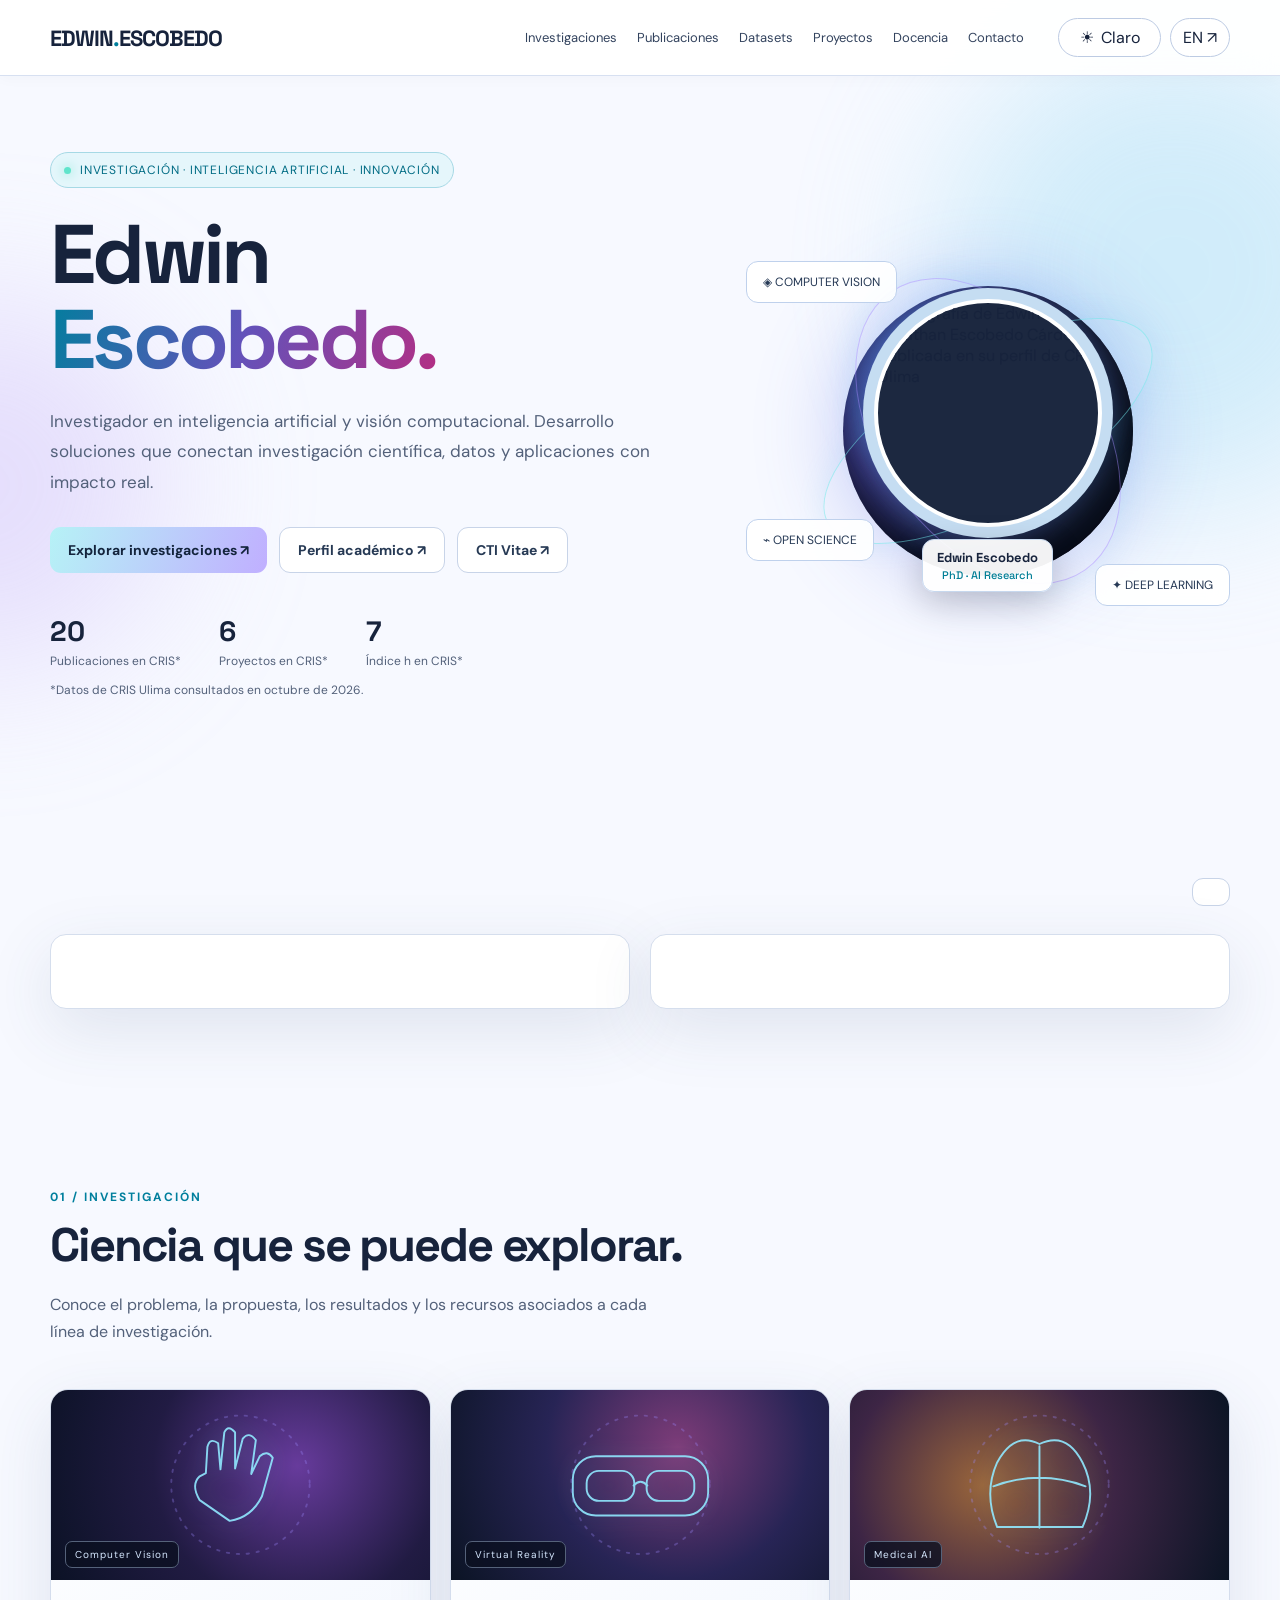
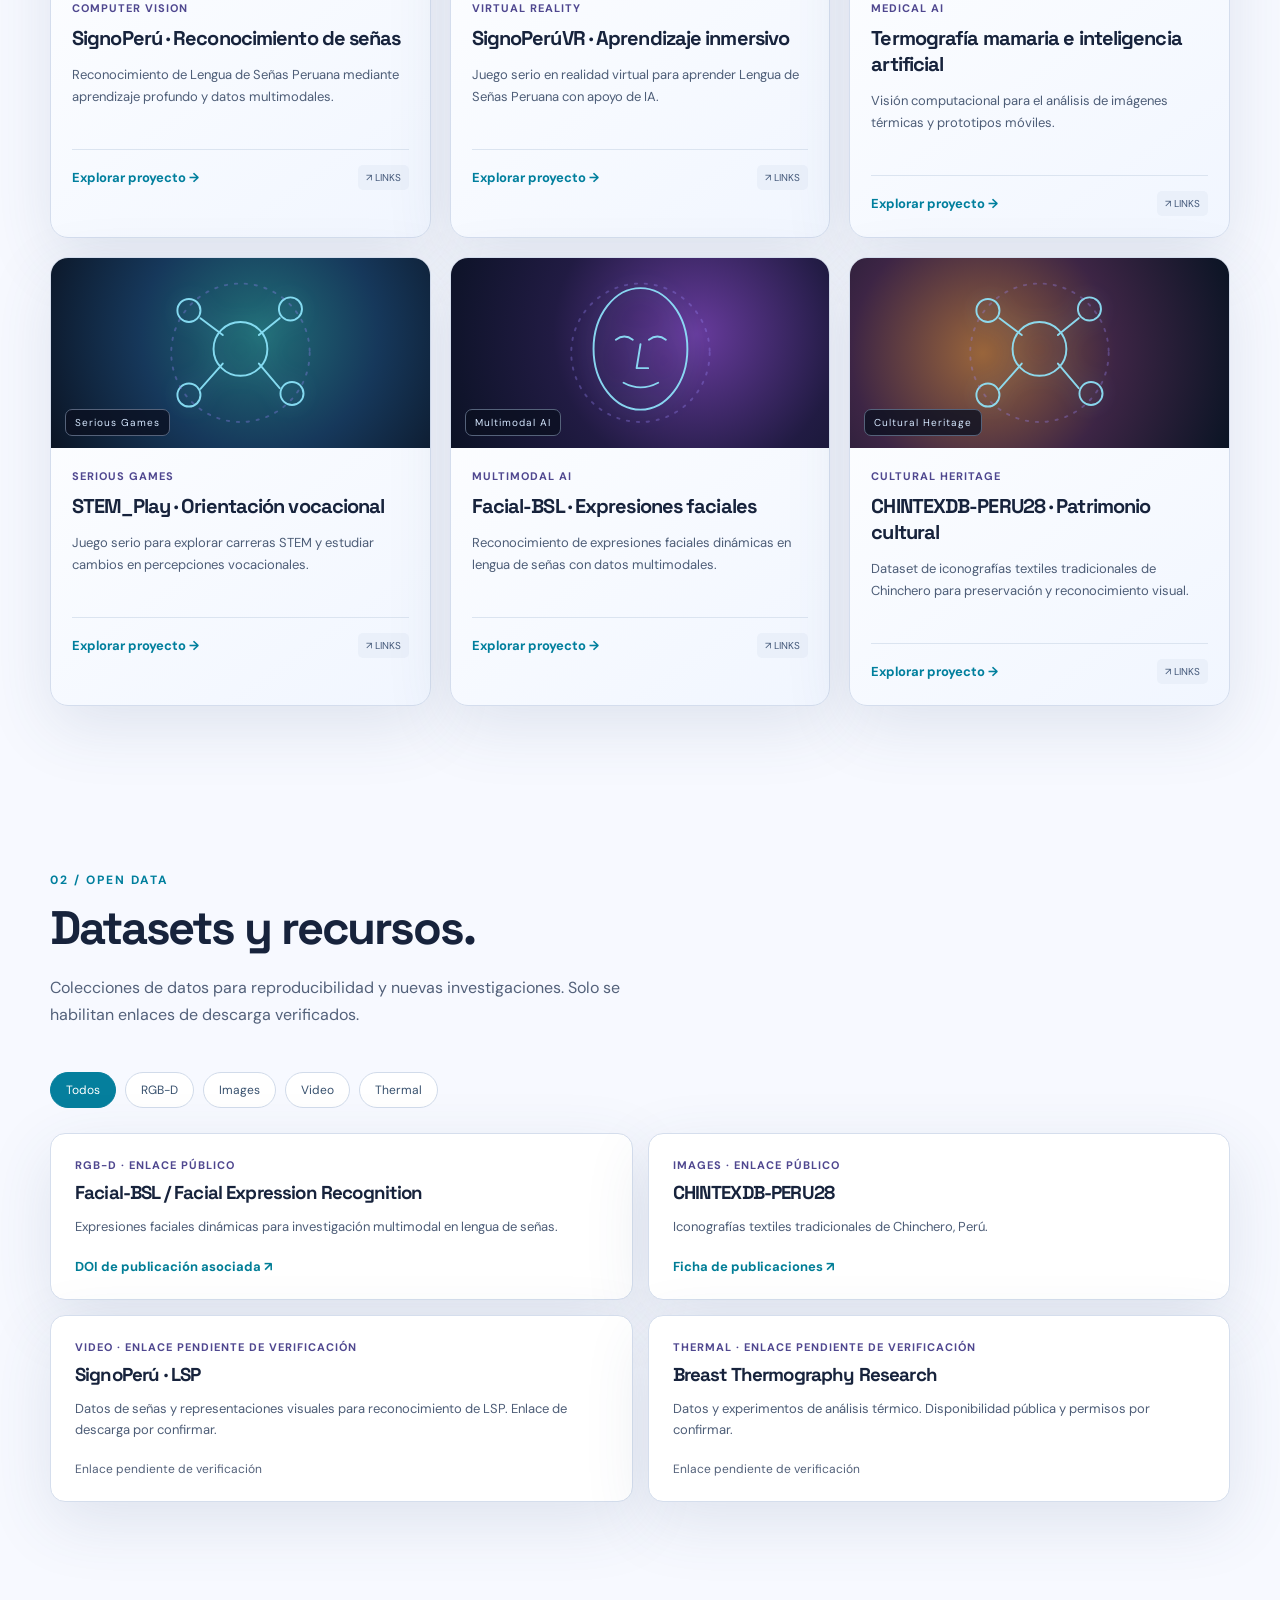
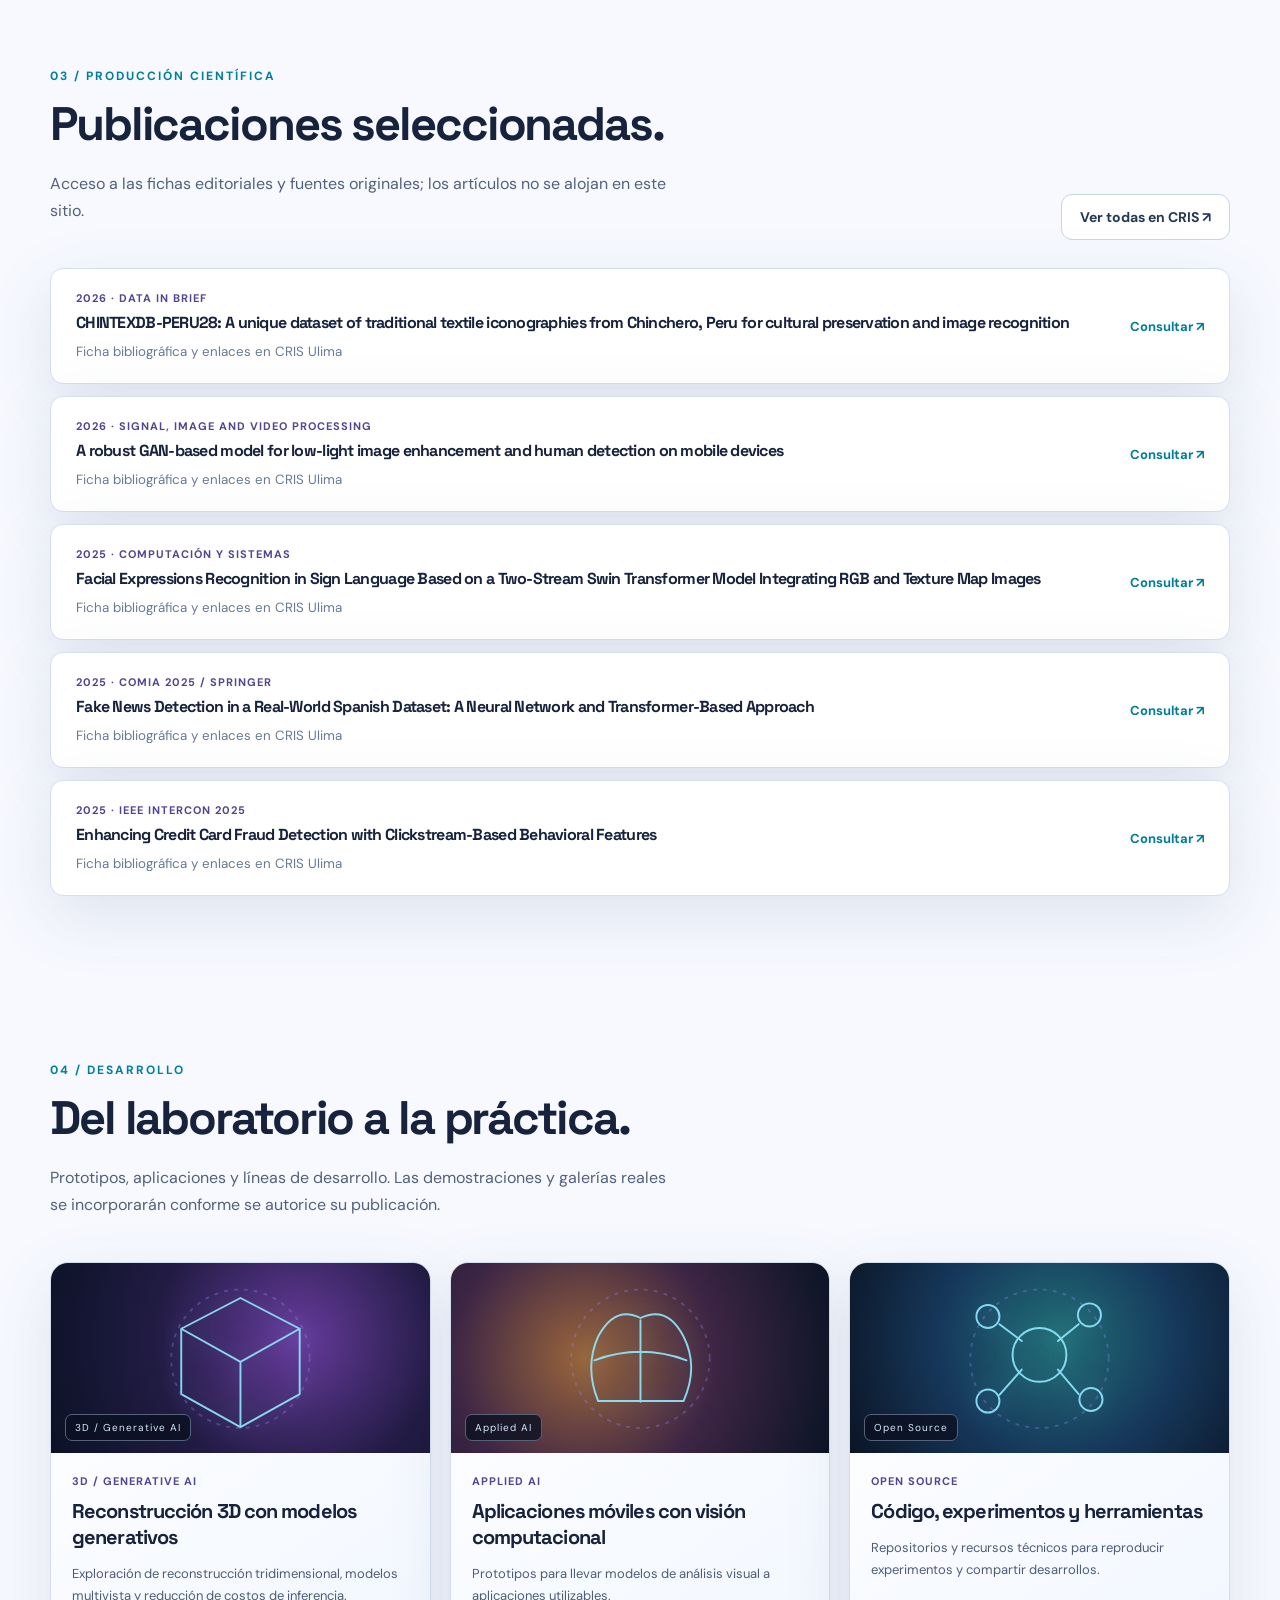
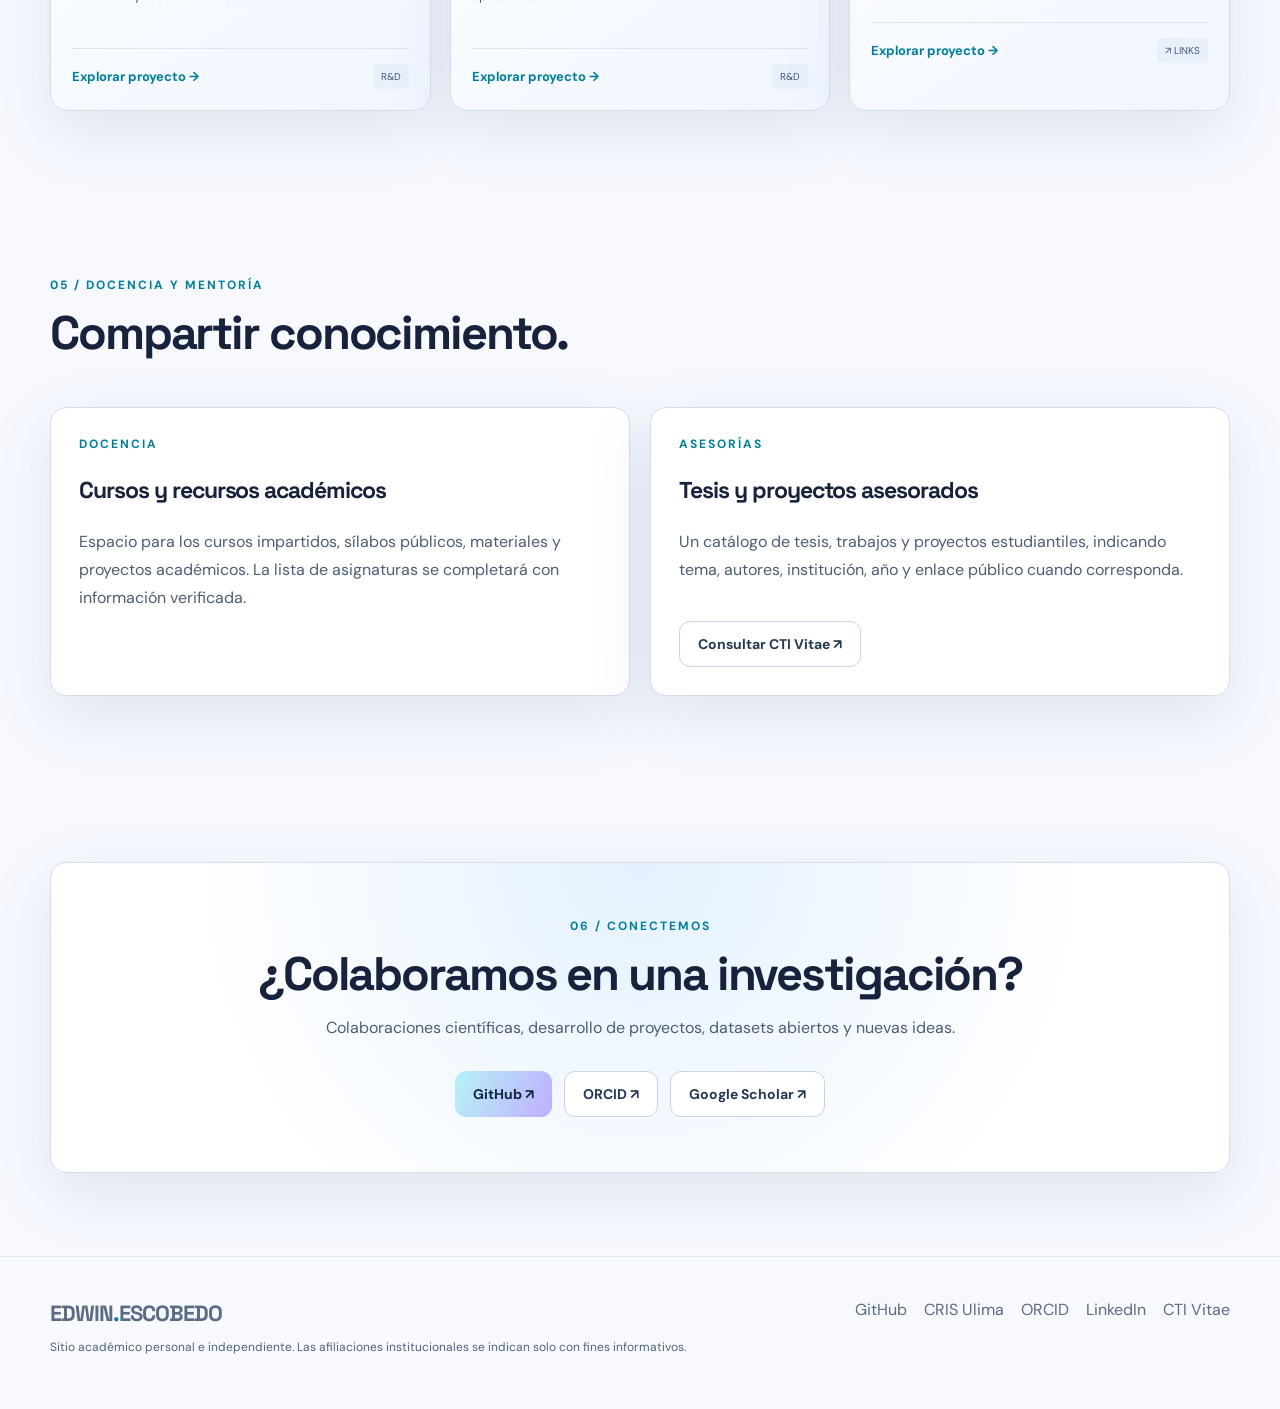
==== index.html @ c61f94c1 "Improve bilingual portfolio with CTI Vitae profile, portrait and light/dark themes: index.html" ====
<!doctype html><html lang="es"><head><meta charset="UTF-8"><meta name="viewport" content="width=device-width,initial-scale=1"><meta name="theme-color" content="#080b16" id="theme-color"><meta name="description" content="Edwin Jonathan Escobedo Cárdenas — Investigación en inteligencia artificial, visión computacional y ciencia de datos."><title>Edwin Escobedo — AI Research & Projects</title><link rel="preconnect" href="https://fonts.googleapis.com"><link rel="preconnect" href="https://fonts.gstatic.com" crossorigin><link href="https://fonts.googleapis.com/css2?family=DM+Sans:wght@400;500;600;700&family=Space+Grotesk:wght@400;500;600;700&display=swap" rel="stylesheet"><style>
:root{--bg:#080b16;--panel:#101629;--line:#29344d;--muted:#a1aec7;--txt:#f3f6ff;--cyan:#64e6ef;--violet:#aa8bff;--pink:#ff83c1}*{box-sizing:border-box}html{scroll-behavior:smooth}body{margin:0;background:var(--bg);color:var(--txt);font-family:'DM Sans',sans-serif;overflow-x:hidden}a{color:inherit;text-decoration:none}button,input{font:inherit}button{cursor:pointer}.glow{position:absolute;pointer-events:none;filter:blur(75px);opacity:.28;border-radius:50%;z-index:-1}.g1{width:470px;height:470px;background:#174aaf;top:35px;right:-130px}.g2{width:370px;height:370px;background:#6a2d98;top:300px;left:-200px}.container{width:min(1180px,calc(100% - 44px));margin:auto}header{position:sticky;top:0;z-index:20;background:#080b16df;backdrop-filter:blur(18px);border-bottom:1px solid #202a40}nav{height:75px;display:flex;align-items:center;gap:26px}.logo{font-family:'Space Grotesk';font-weight:700;letter-spacing:-1px;font-size:22px;white-space:nowrap}.logo span{color:var(--cyan)}.navlinks{display:flex;gap:20px;margin-left:auto;align-items:center}.navlinks a{font-size:13px;color:#b6c2d8}.navlinks a:hover,.navlinks a.active{color:var(--cyan)}.lang{border:1px solid #52627d;background:#151d31;color:white;border-radius:24px;padding:8px 12px}.menu{display:none;border:0;background:transparent;color:white;font-size:24px}.hero{min-height:650px;display:grid;grid-template-columns:1.15fr .85fr;align-items:center;gap:40px;position:relative;padding:76px 0 85px}.eyebrow{display:inline-flex;align-items:center;gap:9px;border:1px solid #3a4d65;background:#111a2a;padding:9px 13px;border-radius:24px;color:#9ee8ef;font-size:12px;letter-spacing:.8px;text-transform:uppercase}.dot{height:7px;width:7px;background:#5fe4cb;border-radius:50%;box-shadow:0 0 12px #5fe4cb}h1,h2,h3{font-family:'Space Grotesk',sans-serif;letter-spacing:-.045em}h1{font-size:clamp(45px,6.5vw,88px);line-height:1.02;margin:24px 0}h1 em{font-style:normal;background:linear-gradient(110deg,var(--cyan),var(--violet),var(--pink));color:transparent;background-clip:text}.lead{color:#b5c3da;font-size:17px;line-height:1.8;max-width:640px}.actions{display:flex;flex-wrap:wrap;gap:12px;margin-top:29px}.btn{display:inline-flex;align-items:center;gap:9px;padding:13px 18px;border-radius:11px;font-size:14px;font-weight:700;border:1px solid #4d5d7b;background:#121b30}.btn.primary{background:linear-gradient(110deg,#6de9ed,#a38aff);border:0;color:#08111e}.btn:hover{transform:translateY(-2px)}.visual{height:420px;position:relative;display:grid;place-items:center}.orb{height:290px;width:290px;border-radius:50%;background:radial-gradient(circle at 35% 35%,#83d5ff 0%,#4164ba 18%,#342f76 42%,#0a1025 73%);box-shadow:0 0 90px #5465e355,inset -25px -20px 55px #080b16;animation:float 7s ease-in-out infinite}.ring{position:absolute;width:370px;height:150px;border:1px solid #72e9e98a;border-radius:50%;transform:rotate(-30deg);box-shadow:0 0 30px #53bde81c;animation:spin 20s linear infinite}.ring.two{transform:rotate(55deg);width:340px;height:220px;border-color:#a88aff77;animation-direction:reverse}.chip{position:absolute;border:1px solid #3c4c6b;background:#10182de6;border-radius:12px;padding:12px 16px;font-size:12px;color:#c5d6f5;backdrop-filter:blur(10px)}.chip.a{top:40px;left:0}.chip.b{bottom:35px;right:0}.chip.c{bottom:80px;left:0}.stats{display:flex;gap:38px;margin-top:40px}.stat strong{display:block;font:700 28px 'Space Grotesk';color:white}.stat small{color:var(--muted);font-size:12px}.section{padding:83px 0;scroll-margin-top:70px}.sectionhead{display:flex;align-items:end;justify-content:space-between;gap:25px;margin-bottom:28px}.kicker{color:var(--cyan);font-size:12px;letter-spacing:2px;text-transform:uppercase;font-weight:700}.section h2{font-size:clamp(30px,4vw,47px);margin:10px 0}.sectionintro{color:var(--muted);max-width:630px;line-height:1.7}.cards{display:grid;grid-template-columns:repeat(3,1fr);gap:19px}.card{background:linear-gradient(150deg,#151d32,#0d1425);border:1px solid #29344e;border-radius:18px;overflow:hidden;transition:transform .3s,border-color .3s;min-width:0}.card:hover{transform:translateY(-6px);border-color:#67c4d0}.art{height:190px;position:relative;overflow:hidden;display:grid;place-items:center;background:radial-gradient(circle at 35% 30%,#2a5d81,#121c39 55%,#0a1122)}.art.purple{background:radial-gradient(circle at 65% 40%,#673b9c,#211b43 53%,#0b1225)}.art.orange{background:radial-gradient(circle at 35% 50%,#99653b,#3d2545 50%,#0a1424)}.art.green{background:radial-gradient(circle at 55% 40%,#216e77,#16385b 50%,#0b1424)}.art.pink{background:radial-gradient(circle at 60% 30%,#7e3c79,#272455 50%,#0b1424)}.art svg{width:80%;height:85%;opacity:.9;filter:drop-shadow(0 0 12px #80e6ff55);animation:float 6s ease-in-out infinite}.artlabel{position:absolute;bottom:12px;left:14px;background:#0b1020c9;border:1px solid #55627a;border-radius:7px;padding:6px 9px;font-size:10px;color:#d6e8ff;letter-spacing:1px}.cardbody{padding:21px}.meta{font-size:11px;color:#9cafff;text-transform:uppercase;letter-spacing:1px;font-weight:700}.card h3{font-size:20px;margin:10px 0;line-height:1.3}.card p{color:#aebbd2;font-size:13px;line-height:1.7;min-height:68px}.cardfooter{display:flex;justify-content:space-between;align-items:center;border-top:1px solid #2b344a;padding-top:15px;margin-top:17px}.cardfooter button{background:none;border:0;color:var(--cyan);font-size:13px;font-weight:700;padding:4px 0}.tag{font-size:10px;color:#c8d0e5;background:#24304a;border-radius:5px;padding:6px 8px}.filters{display:flex;gap:9px;flex-wrap:wrap;margin:0 0 25px}.filter{border:1px solid #39435c;background:#131a2c;color:#aebbd2;border-radius:22px;padding:9px 15px;font-size:12px}.filter.selected{background:#71e2e8;color:#0b1527;border-color:#71e2e8}.dataset-grid{display:grid;grid-template-columns:repeat(2,1fr);gap:15px}.dataset{padding:24px;border:1px solid #2c3b55;border-radius:15px;background:#101729}.dataset h3{margin:9px 0}.dataset p{font-size:13px;color:#aab9d1;line-height:1.6}.dataset .links{display:flex;gap:15px;flex-wrap:wrap;margin-top:20px}.dataset a,.publication a{font-size:13px;color:#78e4ec;font-weight:700}.publist{display:grid;gap:12px}.publication{border:1px solid #2a3850;background:#101728;padding:22px 25px;border-radius:13px;display:flex;justify-content:space-between;align-items:center;gap:25px}.publication h3{font-size:16px;margin:7px 0}.publication small{color:#9aaac4}.two-cols{display:grid;grid-template-columns:1fr 1fr;gap:20px}.panel{padding:28px;border:1px solid #2d3a55;border-radius:16px;background:#11192b}.panel p{color:#acbcd5;line-height:1.75}.panel h3{font-size:23px}.pill{display:inline-block;margin:4px 4px 4px 0;background:#22304b;padding:7px 11px;border-radius:18px;font-size:12px;color:#c9d7ed}.footer{border-top:1px solid #263149;padding:42px 0;color:#9ba9c2}.footerline{display:flex;justify-content:space-between;gap:20px;flex-wrap:wrap}.socials{display:flex;flex-wrap:wrap;gap:17px}.socials a:hover{color:var(--cyan)}.modal{position:fixed;inset:0;background:#03060dcf;backdrop-filter:blur(12px);z-index:50;display:none;align-items:center;justify-content:center;padding:20px}.modal.open{display:flex}.modalinner{max-width:750px;width:100%;max-height:88vh;overflow:auto;border:1px solid #3a5273;border-radius:22px;background:#10192c;padding:35px;position:relative}.close{position:absolute;right:20px;top:18px;background:#29354d;border:0;color:white;border-radius:50%;width:34px;height:34px}.modalinner h2{font-size:34px;max-width:620px}.modalinner p{line-height:1.8;color:#bfcee5}.modalinner .btn{margin:7px 8px 7px 0}.note{font-size:12px;color:#9cabc3}.reveal{opacity:0;transform:translateY(20px);transition:opacity .7s,transform .7s}.reveal.visible{opacity:1;transform:none}@keyframes float{50%{transform:translateY(-14px)}}@keyframes spin{to{rotate:360deg}}@media(max-width:960px){.navlinks{display:none;position:absolute;top:75px;left:0;right:0;padding:22px;background:#0c1323;flex-direction:column;align-items:start}.navlinks.open{display:flex}.menu{display:block;margin-left:auto}.hero{grid-template-columns:1fr;padding:65px 0 20px}.visual{height:300px;order:-1}.orb{height:205px;width:205px}.ring{width:280px;height:120px}.ring.two{width:250px;height:160px}.cards{grid-template-columns:repeat(2,1fr)}}@media(max-width:620px){.cards,.dataset-grid,.two-cols{grid-template-columns:1fr}.visual{height:240px}.chip{font-size:10px}.chip.a{top:0}.chip.b{bottom:0}.stats{gap:20px}.stat strong{font-size:23px}.section{padding:65px 0}.publication{align-items:start;flex-direction:column}.modalinner{padding:26px}.sectionhead{display:block}}
@media(prefers-reduced-motion:reduce){*,*:before,*:after{animation:none!important;scroll-behavior:auto!important;transition:none!important}.reveal{opacity:1;transform:none}}

/* Theme-aware UI: keep research visuals vibrant while using real contrast in both palettes. */
:root{color-scheme:dark;--nav-bg:#080b16e8;--card-bg:#101729;--theme-shadow:0 20px 70px #00000020}
.header-controls{display:flex;align-items:center;gap:9px;margin-left:8px}
.theme-switch{min-width:103px;display:inline-flex;justify-content:center;align-items:center;gap:7px}
.lang,.menu,.btn,.filter{transition:background .2s,color .2s,border-color .2s,transform .2s}
.portrait-frame{position:absolute;z-index:2;display:flex;flex-direction:column;align-items:center;justify-content:center;gap:12px;transform:translateY(15px)}
.portrait{width:228px;height:228px;object-fit:cover;object-position:center top;border-radius:50%;border:4px solid #b4ecf6;box-shadow:0 0 0 11px #22355377,0 0 52px #65d9ffa1;background:#1c2840}
.portrait-caption{background:#0b1527e8;border:1px solid #617d9b;border-radius:12px;padding:9px 14px;text-align:center;color:#f6faff;font:700 13px 'Space Grotesk',sans-serif;box-shadow:0 10px 35px #0003}
.portrait-caption span{display:block;color:#a4eafa;font-size:11px;font-weight:500;margin-top:2px}
.about-layout{display:grid;grid-template-columns:repeat(2,minmax(0,1fr));gap:20px}
.career-list{display:grid;gap:15px;margin-top:17px}
.career-entry{padding:14px 0;border-bottom:1px solid var(--line)}
.career-entry:last-child{border-bottom:0}
.career-entry strong{display:block;font-size:15px;line-height:1.45}
.career-entry .career-sub{display:block;font-size:13px;color:var(--muted);line-height:1.55;margin-top:5px}
.career-entry .career-year{display:inline-block;color:var(--cyan);font:700 11px 'Space Grotesk',sans-serif;letter-spacing:.06em;margin-bottom:5px}
.about-source{margin-top:14px}
.advice-list{max-height:515px;overflow:auto;padding-right:9px;margin-bottom:20px}
/* Clear palette (not a negative filter): surfaces, buttons, cards and modal are recolored independently. */
html[data-theme="light"]{color-scheme:light;--bg:#f7f9ff;--panel:#ffffff;--line:#d7e0f1;--muted:#52617b;--txt:#17233c;--cyan:#007f9d;--violet:#6352ba;--pink:#b52d82;--nav-bg:#ffffffed;--card-bg:#ffffff;--theme-shadow:0 20px 65px #364d7420}
html[data-theme="light"] body{background:var(--bg);color:var(--txt)}
html[data-theme="light"] header{background:var(--nav-bg);border-bottom-color:var(--line);box-shadow:0 2px 14px #25344b08}
html[data-theme="light"] .navlinks a{color:#33435e}
html[data-theme="light"] .navlinks a:hover,html[data-theme="light"] .navlinks a.active{color:var(--cyan)}
html[data-theme="light"] .lang{background:#ffffff;border-color:#bdcbe3;color:#17233c}
html[data-theme="light"] .menu{color:#162340}
html[data-theme="light"] .eyebrow{background:#e5f6fb;border-color:#a6d9e5;color:#006c84}
html[data-theme="light"] .lead,html[data-theme="light"] .sectionintro,html[data-theme="light"] .note,html[data-theme="light"] .stat small{color:#53617a}
html[data-theme="light"] .stat strong{color:#17233c}
html[data-theme="light"] .btn{background:#ffffff;color:#263954;border-color:#c8d4e8}
html[data-theme="light"] .btn.primary{background:linear-gradient(110deg,#b6f2f6,#c0afff);color:#13243c;border:0}
html[data-theme="light"] .chip{background:#ffffffeb;border-color:#bfd1ec;color:#263955}
html[data-theme="light"] .card{background:linear-gradient(145deg,#ffffff,#f1f6ff);border-color:#d4dded;box-shadow:var(--theme-shadow)}
html[data-theme="light"] .card:hover{border-color:#57aaba}
html[data-theme="light"] .card p,html[data-theme="light"] .dataset p,html[data-theme="light"] .panel p,html[data-theme="light"] .modalinner p{color:#4d5d77}
html[data-theme="light"] .meta{color:#4f478f}
html[data-theme="light"] .cardfooter{border-color:#dbe4f0}
html[data-theme="light"] .tag{background:#eaf0fa;color:#425778}
html[data-theme="light"] .filter{background:#fff;border-color:#d1dbea;color:#38516e}
html[data-theme="light"] .filter.selected{background:#057f9d;color:#fff;border-color:#057f9d}
html[data-theme="light"] .dataset,html[data-theme="light"] .publication,html[data-theme="light"] .panel{background:#fff;border-color:#d5deed;box-shadow:var(--theme-shadow)}
html[data-theme="light"] .dataset a,html[data-theme="light"] .publication a{color:#007d96}
html[data-theme="light"] .publication small{color:#687994}
html[data-theme="light"] .pill{background:#e9eff8;color:#354a69}
html[data-theme="light"] .footer{border-color:#dbe4f1;color:#5a6b84}
html[data-theme="light"] .modal{background:#1923389c}
html[data-theme="light"] .modalinner{background:#ffffff;border-color:#cad6e7}
html[data-theme="light"] .close{background:#e7eef9;color:#17243b}
html[data-theme="light"] .g1{background:#a3ddf4;opacity:.45}
html[data-theme="light"] .g2{background:#c9b4f8;opacity:.38}
html[data-theme="light"] .portrait{border-color:#ffffff;box-shadow:0 0 0 11px #c5ddf2,0 0 47px #75b9fa77}
html[data-theme="light"] .portrait-caption{background:#fffffff2;color:#17233c;border-color:#c7d8ee}
html[data-theme="light"] .portrait-caption span{color:#007e96}
html[data-theme="light"] #contacto .panel{background:radial-gradient(circle at 50% 0,#e4f1ff,#ffffff 68%)!important}
html[data-theme="light"] .career-entry .career-year{color:#007f9d}
@media(max-width:960px){html[data-theme="light"] .navlinks{background:#fff;border-bottom:1px solid #cbd5e8}.header-controls{margin-left:auto}.menu{margin-left:0}}
@media(max-width:620px){.header-controls{gap:5px}.lang{padding:8px 10px}.theme-switch{min-width:83px}.portrait{width:156px;height:156px}.portrait-caption{padding:5px 9px;font-size:11px}.portrait-caption span{font-size:9px}.about-layout{grid-template-columns:1fr}.visual{margin-top:10px}}
:focus-visible{outline:3px solid #21afcd;outline-offset:3px}
</style><script>try{const st=localStorage.getItem('edwin-theme');document.documentElement.dataset.theme=(st==='light'||st==='dark')?st:(matchMedia('(prefers-color-scheme: light)').matches?'light':'dark')}catch(e){document.documentElement.dataset.theme='dark'}</script></head><body><div class="glow g1"></div><div class="glow g2"></div><header><nav class="container"><a href="#inicio" class="logo">EDWIN<span>.</span>ESCOBEDO</a><div class="navlinks" id="navlinks"><a href="#perfil" data-i="navAbout">Sobre mí</a><a href="#investigaciones" data-i="navResearch">Investigaciones</a><a href="#publicaciones" data-i="navPubs">Publicaciones</a><a href="#datasets">Datasets</a><a href="#proyectos" data-i="navProjects">Proyectos</a><a href="#docencia" data-i="navTeach">Docencia</a><a href="#contacto" data-i="navContact">Contacto</a></div><div class="header-controls"><button class="lang theme-switch" id="themeToggle" type="button" aria-label="Activar tema claro" title="Activar tema claro" aria-pressed="false">☀ <span id="themeLabel">Claro</span></button><button class="lang" id="lang" type="button" aria-label="Switch language">EN ↗</button></div><button class="menu" id="menu" aria-label="Menu">☰</button></nav></header><main><section class="hero container" id="inicio"><div><div class="eyebrow"><span class="dot"></span><span data-i="heroBadge">INVESTIGACIÓN · INTELIGENCIA ARTIFICIAL · INNOVACIÓN</span></div><h1>Edwin<br><em>Escobedo.</em></h1><p class="lead" data-i="heroLead">Investigador en inteligencia artificial y visión computacional. Desarrollo soluciones que conectan investigación científica, datos y aplicaciones con impacto real.</p><div class="actions"><a class="btn primary" href="#investigaciones" data-i="explore">Explorar investigaciones ↗</a><a class="btn" href="https://cris.ulima.edu.pe/es/persons/edwin-jonathan-escobedo-cardenas/" target="_blank" rel="noopener" data-i="academic">Perfil académico ↗</a><a class="btn" href="https://ctivitae.concytec.gob.pe/appDirectorioCTI/VerDatosInvestigador.do?id_investigador=162198" target="_blank" rel="noopener noreferrer">CTI Vitae ↗</a></div><div class="stats"><div class="stat"><strong>20</strong><small data-i="statPubs">Publicaciones en CRIS*</small></div><div class="stat"><strong>6</strong><small data-i="statProjects">Proyectos en CRIS*</small></div><div class="stat"><strong>7</strong><small data-i="statH">Índice h en CRIS*</small></div></div><p class="note" data-i="statsNote">*Datos de CRIS Ulima consultados en octubre de 2026.</p></div><div class="visual"><div class="ring" aria-hidden="true"></div><div class="ring two" aria-hidden="true"></div><div class="orb" aria-hidden="true"></div><div class="portrait-frame"><img id="researcherPhoto" class="portrait" src="https://cris.ulima.edu.pe/files-asset/40822754/EEscobedo.jpg?f=jpg&amp;w=640" alt="Fotografía de Edwin Jonathan Escobedo Cárdenas publicada en su perfil de CRIS Ulima" width="234" height="234" fetchpriority="high" onerror="this.onerror=null;this.src='https://avatars.githubusercontent.com/u/30306144?v=4'"><span class="portrait-caption">Edwin Escobedo <span>PhD · AI Research</span></span></div><div class="chip a">◈ COMPUTER VISION</div><div class="chip b">✦ DEEP LEARNING</div><div class="chip c">⌁ OPEN SCIENCE</div></div></section><section class="section container" id="perfil"><div class="sectionhead reveal"><div><div class="kicker" data-i="aboutKicker">00 / TRAYECTORIA</div><h2 data-i="aboutTitle">Investigación, docencia e innovación.</h2><p class="sectionintro" data-i="aboutIntro">Doctor en Ciencias de la Computación, coordinador de investigación e investigador en inteligencia artificial. Trayectoria académica verificada en CTI Vitae y CRIS Ulima.</p></div><a class="btn" href="https://ctivitae.concytec.gob.pe/appDirectorioCTI/VerDatosInvestigador.do?id_investigador=162198" target="_blank" rel="noopener noreferrer" data-i="ctiProfile">Ver trayectoria en CTI Vitae ↗</a></div><div class="about-layout"><div class="about-feature panel reveal"><div class="kicker" data-i="academicTraining">FORMACIÓN ACADÉMICA</div><div id="degreeList" class="career-list"></div></div><div class="about-feature panel reveal"><div class="kicker" data-i="professionalExperience">EXPERIENCIA PROFESIONAL</div><div id="experienceList" class="career-list"></div></div></div><p class="note about-source" data-i="profileSource">Fuente: CTI Vitae (última actualización: 5 de octubre de 2026) y CRIS Ulima. Sitio personal independiente.</p></section><section class="section container" id="investigaciones"><div class="sectionhead reveal"><div><div class="kicker" data-i="researchKicker">01 / INVESTIGACIÓN</div><h2 data-i="researchTitle">Ciencia que se puede explorar.</h2><p class="sectionintro" data-i="researchDesc">Conoce el problema, la propuesta, los resultados y los recursos asociados a cada línea de investigación.</p></div></div><div class="cards" id="researchCards"></div></section><section class="section container" id="datasets"><div class="sectionhead reveal"><div><div class="kicker">02 / OPEN DATA</div><h2 data-i="dataTitle">Datasets y recursos.</h2><p class="sectionintro" data-i="dataDesc">Colecciones de datos para reproducibilidad y nuevas investigaciones. Solo se habilitan enlaces de descarga verificados.</p></div></div><div class="filters" id="dataFilters"></div><div class="dataset-grid" id="datasetGrid"></div></section><section class="section container" id="publicaciones"><div class="sectionhead reveal"><div><div class="kicker" data-i="pubKicker">03 / PRODUCCIÓN CIENTÍFICA</div><h2 data-i="pubTitle">Publicaciones seleccionadas.</h2><p class="sectionintro" data-i="pubDesc">Acceso a las fichas editoriales y fuentes originales; los artículos no se alojan en este sitio.</p></div><a class="btn" href="https://cris.ulima.edu.pe/es/persons/edwin-jonathan-escobedo-cardenas/" target="_blank" rel="noopener" data-i="allPubs">Ver todas en CRIS ↗</a></div><div class="publist" id="pubList"></div></section><section class="section container" id="proyectos"><div class="sectionhead reveal"><div><div class="kicker" data-i="projectsKicker">04 / DESARROLLO</div><h2 data-i="projectsTitle">Del laboratorio a la práctica.</h2><p class="sectionintro" data-i="projectsDesc">Prototipos, aplicaciones y líneas de desarrollo. Las demostraciones y galerías reales se incorporarán conforme se autorice su publicación.</p></div></div><div class="cards" id="projectCards"></div></section><section class="section container" id="docencia"><div class="sectionhead reveal"><div><div class="kicker" data-i="teachKicker">05 / DOCENCIA Y MENTORÍA</div><h2 data-i="teachTitle">Compartir conocimiento.</h2><p class="sectionintro" data-i="teachOverview">Experiencia docente y asesorías académicas documentadas públicamente en CTI Vitae.</p></div></div><div class="two-cols"><div class="panel reveal"><div class="kicker" data-i="teaching">DOCENCIA</div><h3 data-i="coursesTitle">Cursos y experiencia docente</h3><p data-i="coursesDesc">Asignaturas y actividades académicas verificadas. No se atribuyen cursos que no aparecen en las fuentes públicas.</p><div id="courseList" class="career-list"></div></div><div class="panel reveal"><div class="kicker" data-i="mentorship">ASESORÍAS</div><h3 data-i="thesisTitle">Tesis asesoradas</h3><p data-i="thesisDesc">Registros de asesoría publicados por CONCYTEC. Los títulos y enlaces no identificados en la ficha no se inventan.</p><div id="adviceList" class="career-list advice-list"></div><a class="btn" href="https://ctivitae.concytec.gob.pe/appDirectorioCTI/VerDatosInvestigador.do?id_investigador=162198" target="_blank" rel="noopener noreferrer" data-i="cvLink">Consultar CTI Vitae ↗</a></div></div></section><section class="section container" id="contacto"><div class="panel reveal" style="text-align:center;background:radial-gradient(circle at 50% 0,#223b65,#11182a 65%);padding:55px 25px"><div class="kicker" data-i="contactKicker">06 / CONECTEMOS</div><h2 data-i="contactTitle">¿Colaboramos en una investigación?</h2><p class="sectionintro" style="margin:0 auto 24px" data-i="contactDesc">Colaboraciones científicas, desarrollo de proyectos, datasets abiertos y nuevas ideas.</p><div class="actions" style="justify-content:center"><a class="btn primary" href="https://github.com/EdwinEscobedo" target="_blank" rel="noopener">GitHub ↗</a><a class="btn" href="https://orcid.org/0000-0003-2034-513X" target="_blank" rel="noopener">ORCID ↗</a><a class="btn" href="https://scholar.google.com/citations?user=PK8d0PkAAAAJ" target="_blank" rel="noopener">Google Scholar ↗</a></div></div></section></main><footer class="footer"><div class="container footerline"><div><div class="logo">EDWIN<span>.</span>ESCOBEDO</div><p class="note" data-i="disclaimer">Sitio académico personal e independiente. Las afiliaciones institucionales se indican solo con fines informativos.</p></div><div class="socials"><a href="https://github.com/EdwinEscobedo" target="_blank" rel="noopener">GitHub</a><a href="https://cris.ulima.edu.pe/es/persons/edwin-jonathan-escobedo-cardenas/" target="_blank" rel="noopener">CRIS Ulima</a><a href="https://orcid.org/0000-0003-2034-513X" target="_blank" rel="noopener">ORCID</a><a href="https://pe.linkedin.com/in/edwin-escobedo" target="_blank" rel="noopener">LinkedIn</a><a href="https://ctivitae.concytec.gob.pe/appDirectorioCTI/VerDatosInvestigador.do?id_investigador=162198" target="_blank" rel="noopener noreferrer">CTI Vitae</a></div></div></footer><div class="modal" id="modal" role="dialog" aria-modal="true" aria-labelledby="modalTitle"><div class="modalinner"><button class="close" id="close" aria-label="Cerrar">✕</button><div class="kicker" id="modalCategory"></div><h2 id="modalTitle"></h2><p id="modalText"></p><div id="modalLinks"></div></div></div><script src="site.js"></script></body></html>
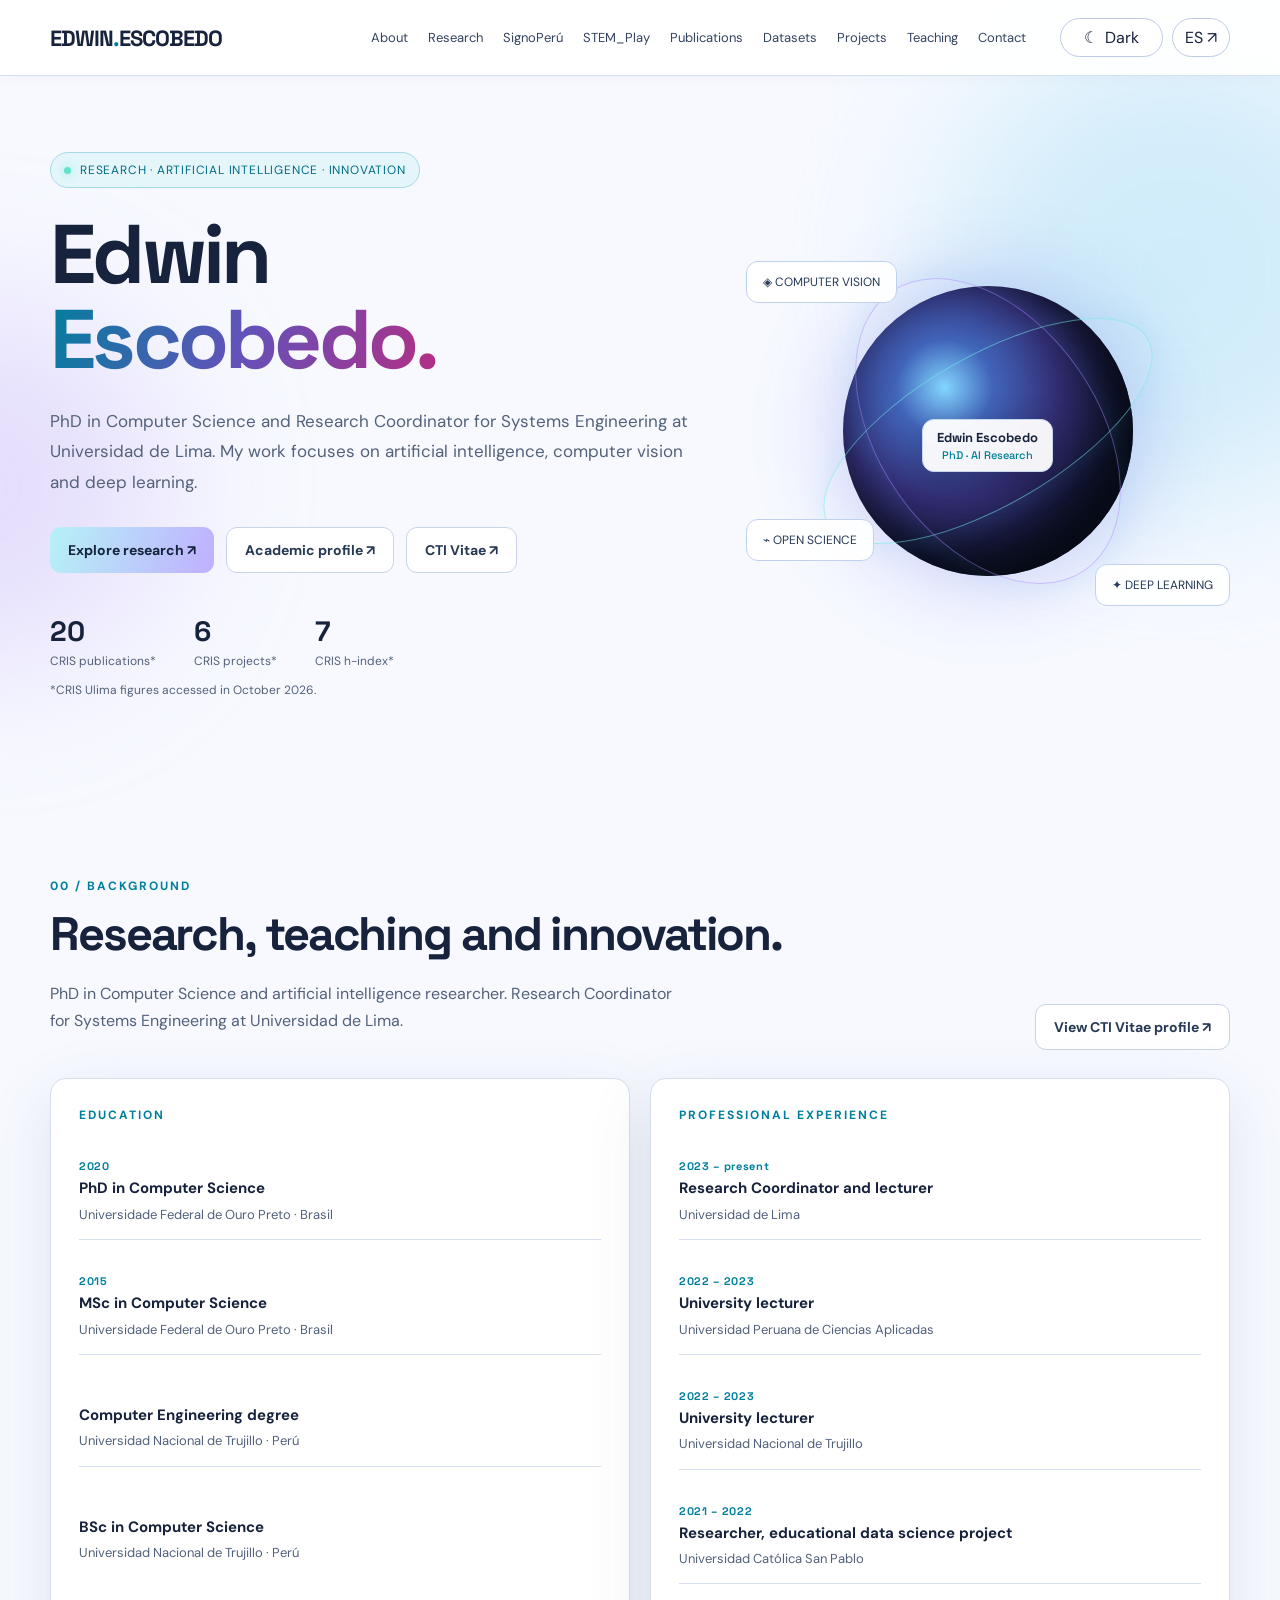
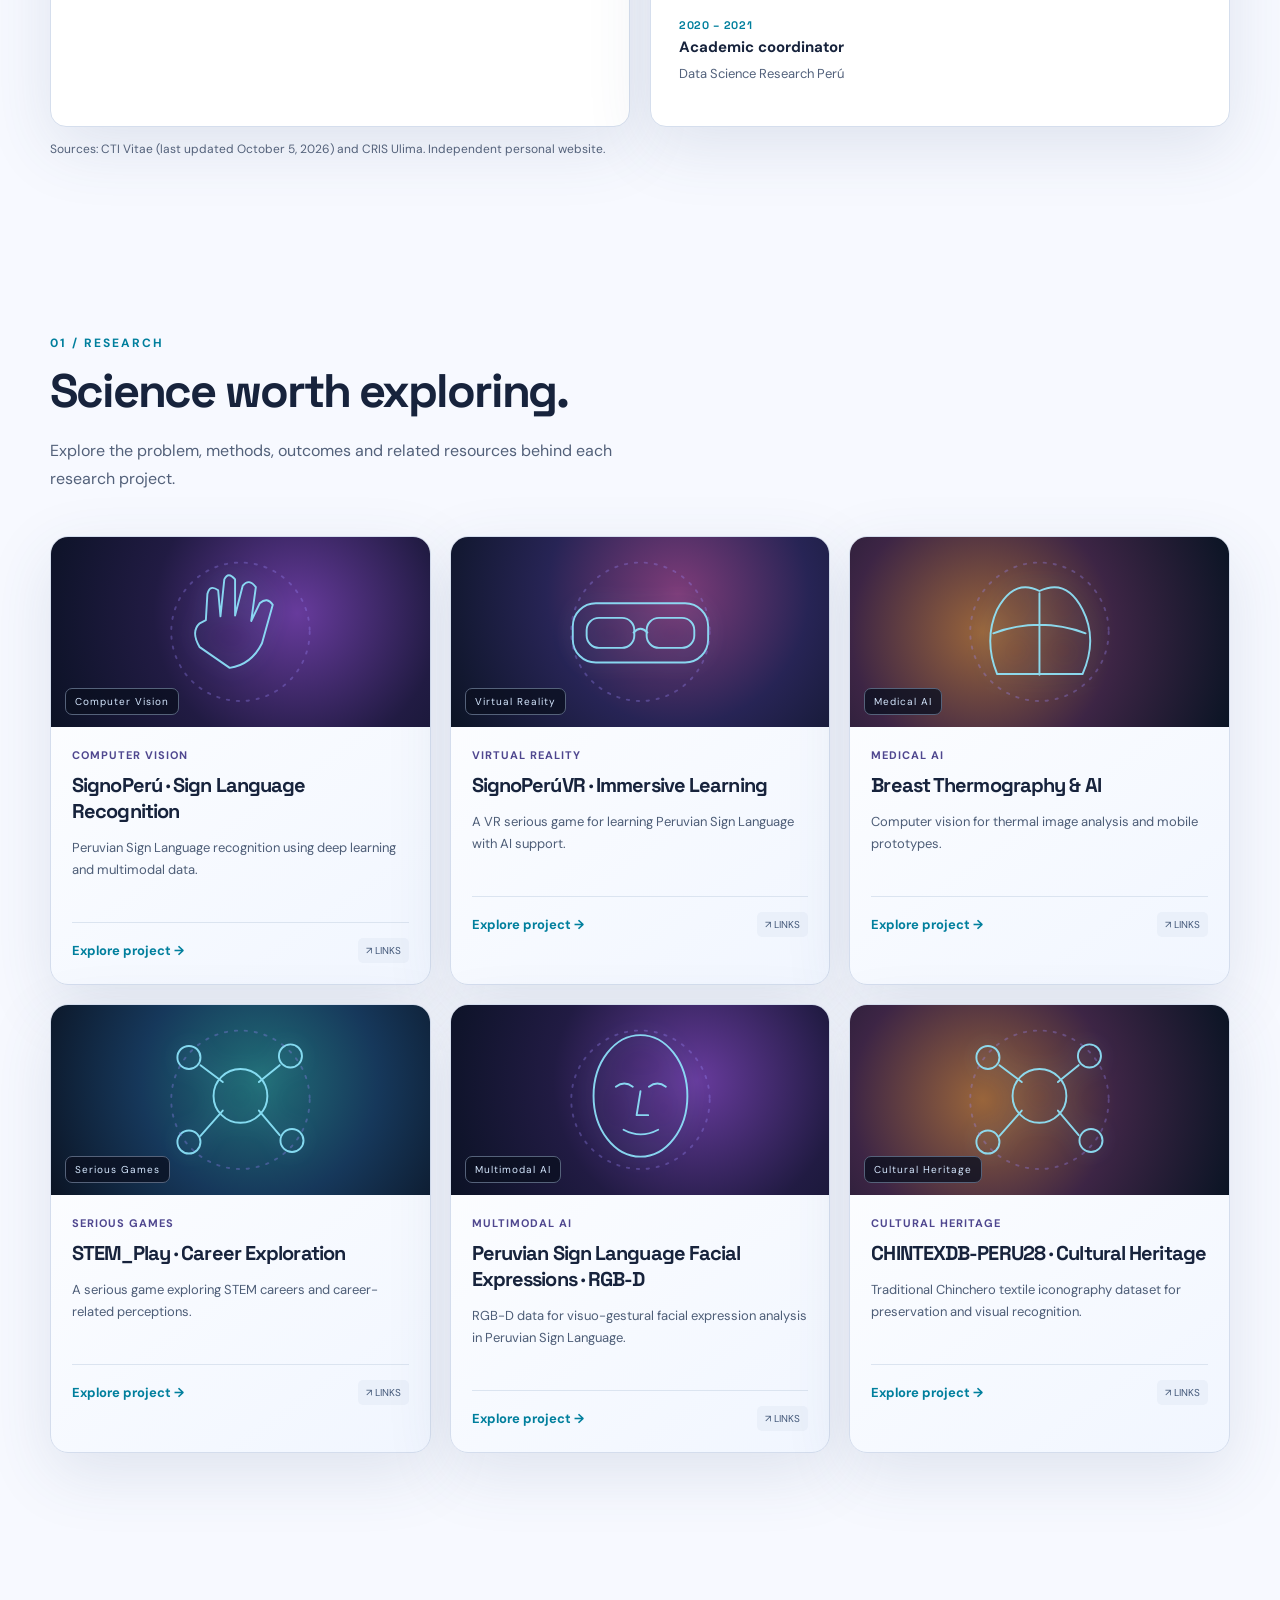
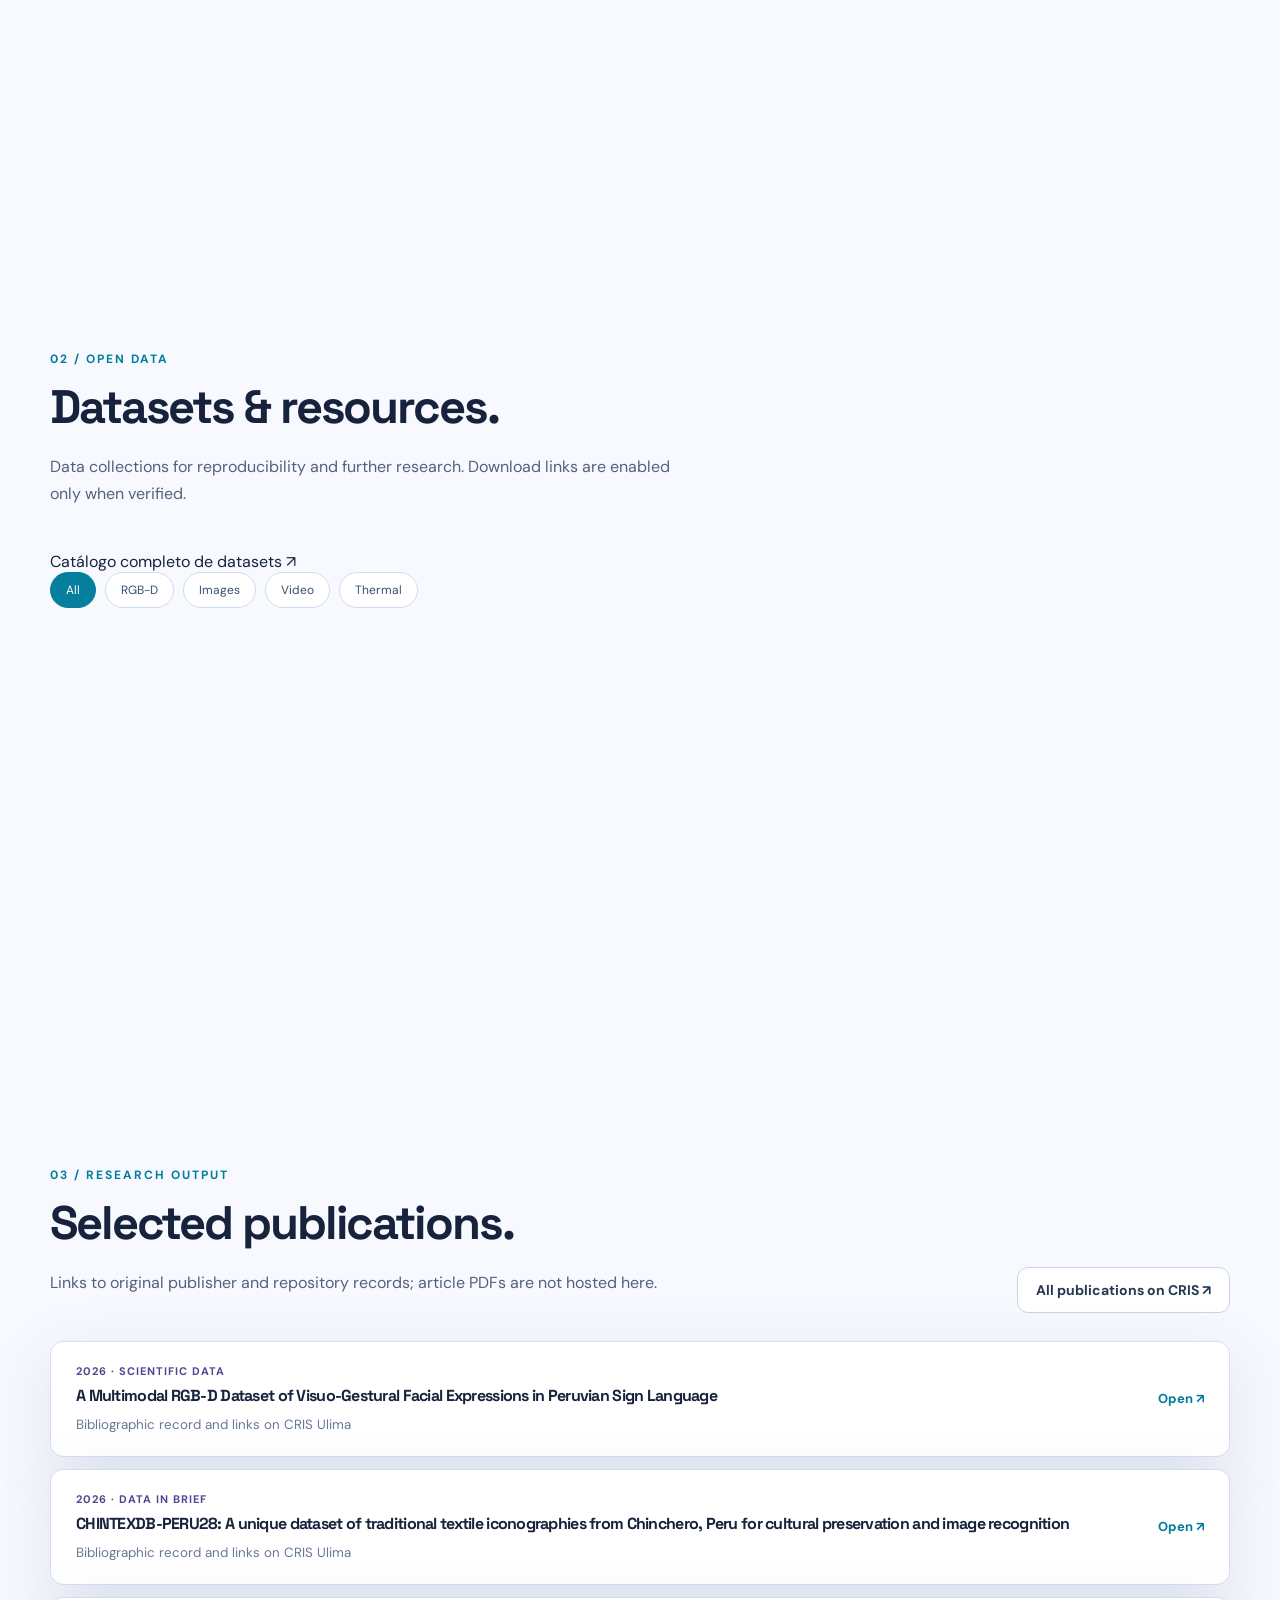
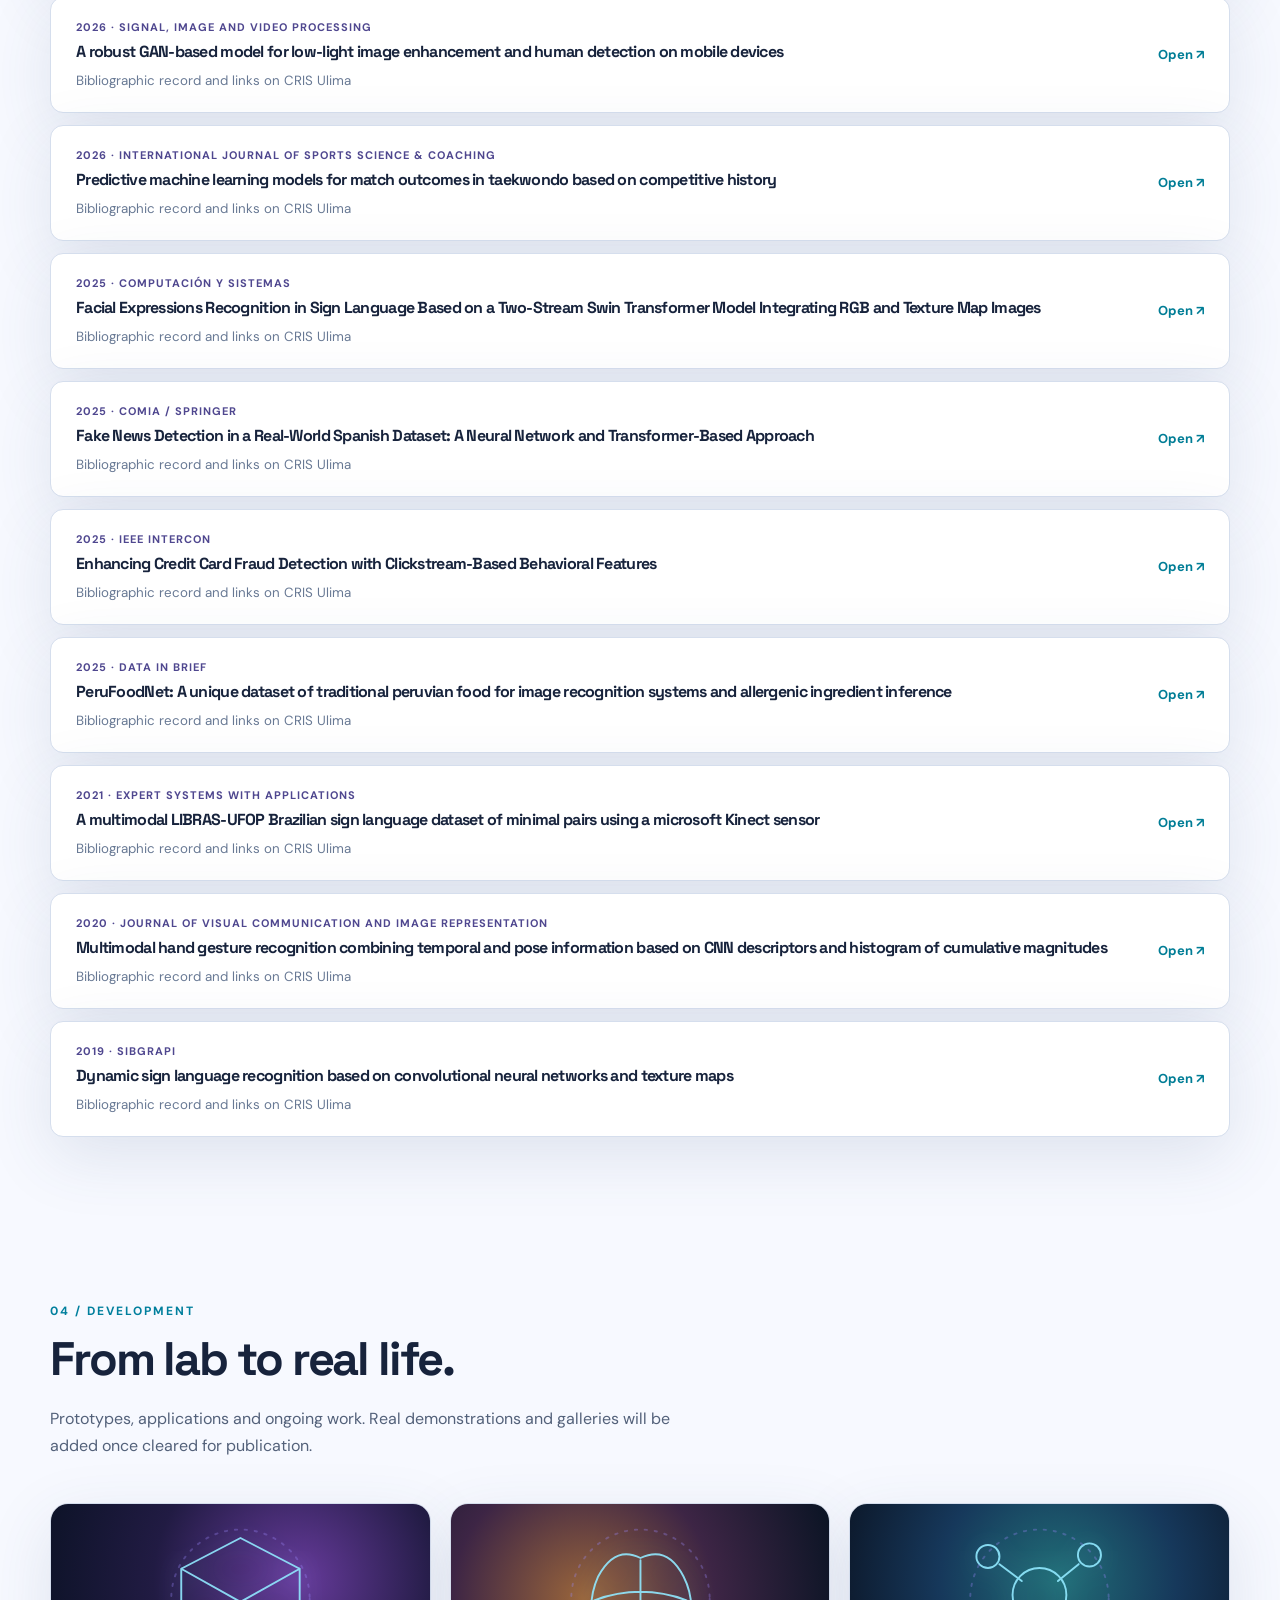
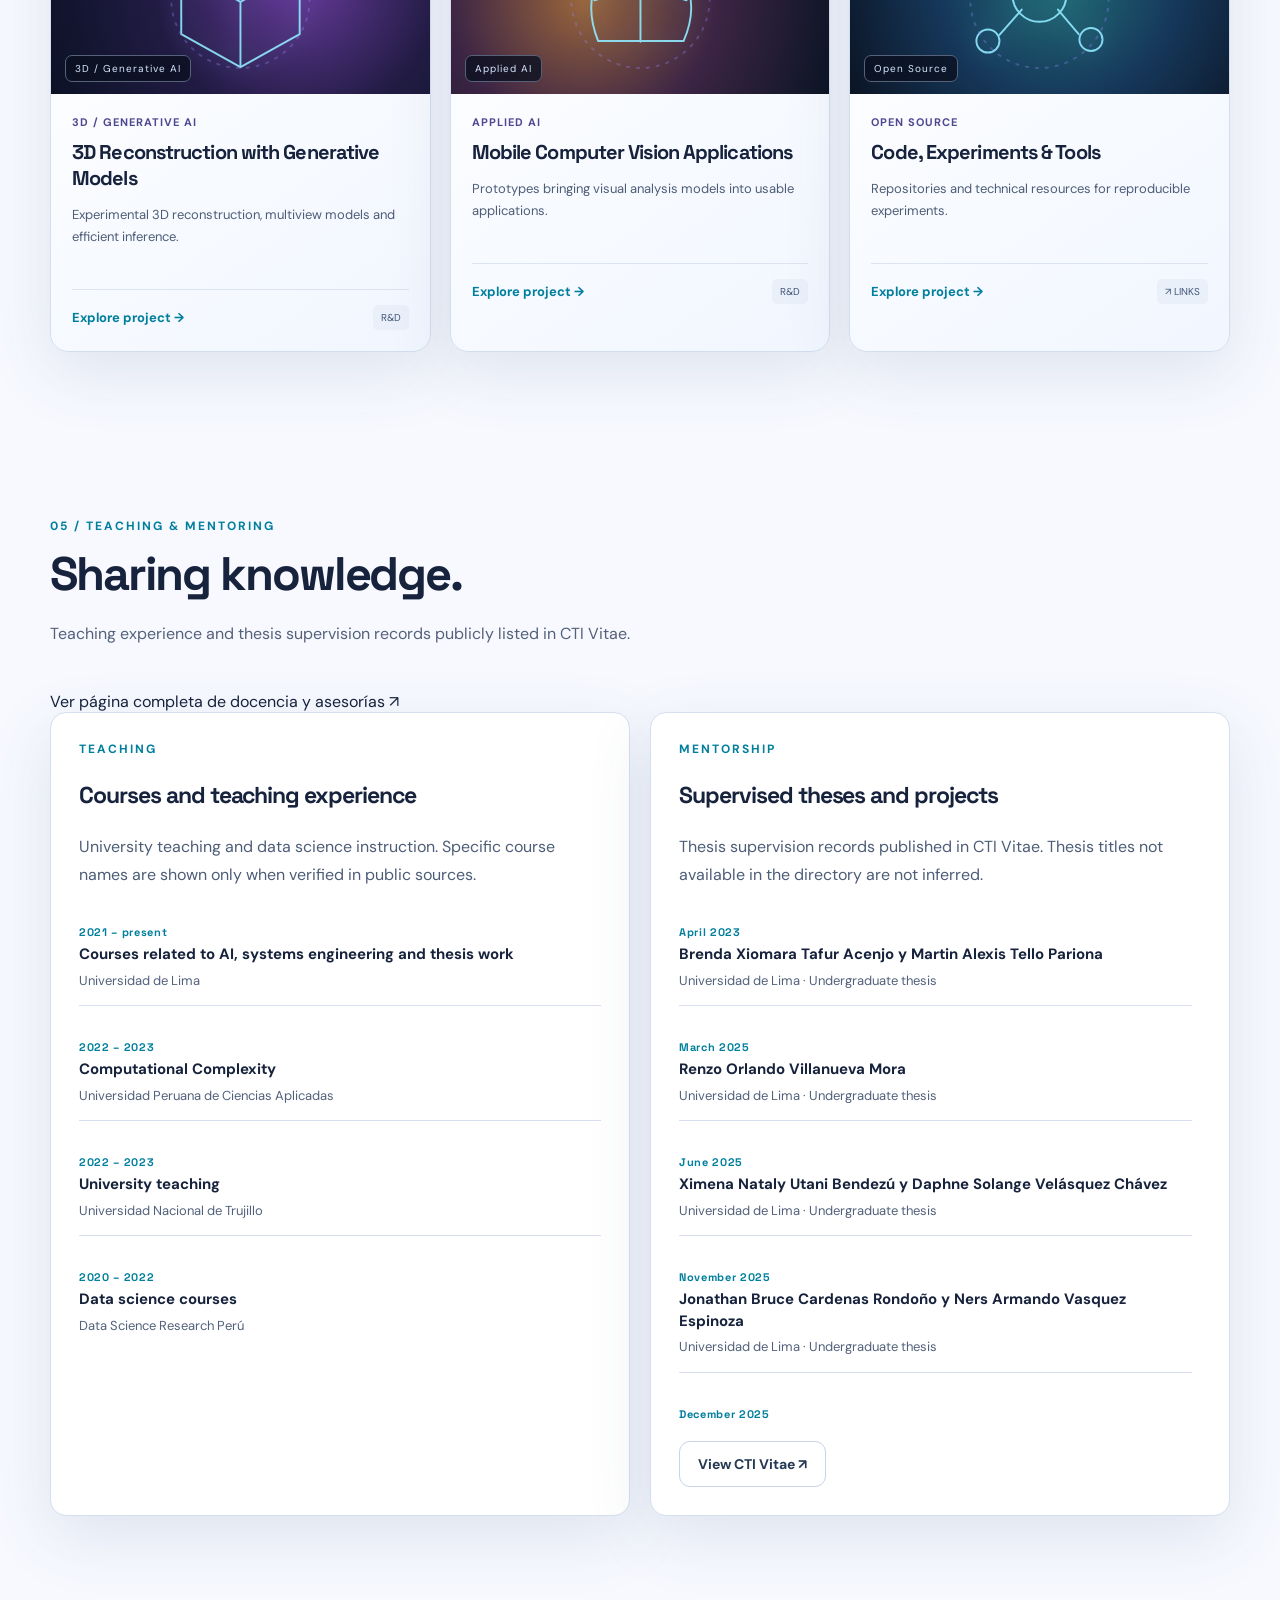
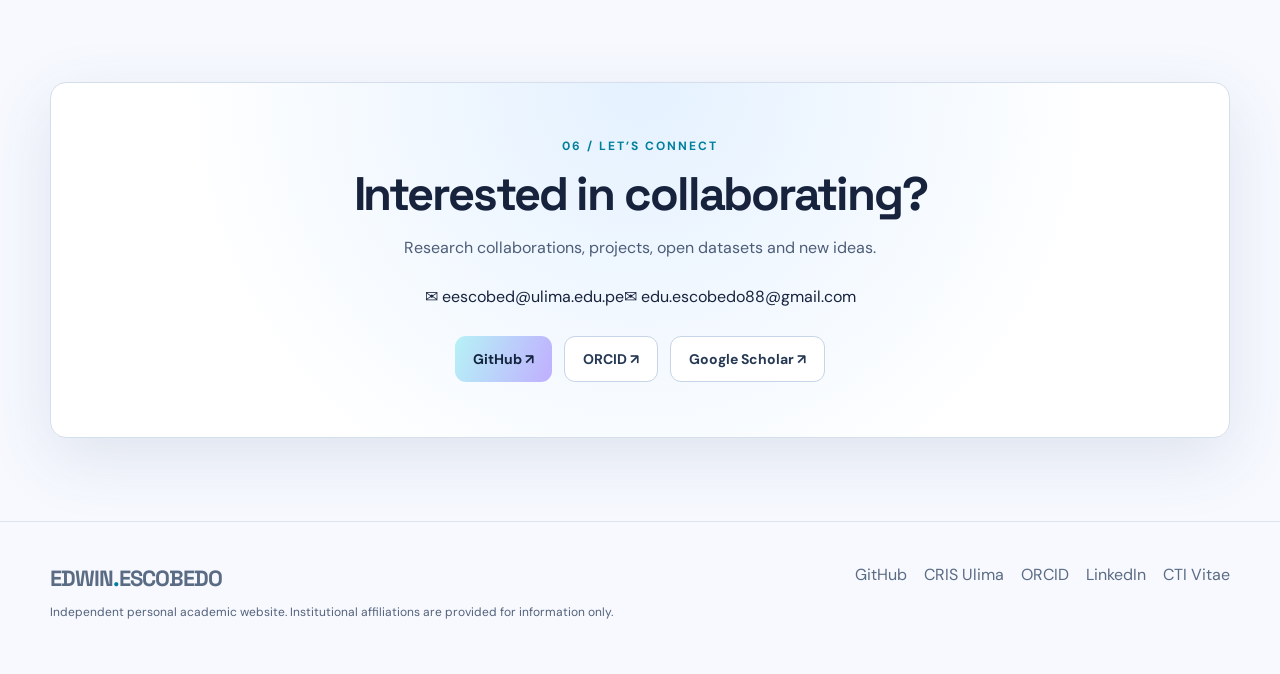
==== commit 07e0f41a: "Upgrade website V3: index.html" ====
--- a/index.html
+++ b/index.html
@@ -60,4 +60,4 @@
 @media(max-width:960px){html[data-theme="light"] .navlinks{background:#fff;border-bottom:1px solid #cbd5e8}.header-controls{margin-left:auto}.menu{margin-left:0}}
 @media(max-width:620px){.header-controls{gap:5px}.lang{padding:8px 10px}.theme-switch{min-width:83px}.portrait{width:156px;height:156px}.portrait-caption{padding:5px 9px;font-size:11px}.portrait-caption span{font-size:9px}.about-layout{grid-template-columns:1fr}.visual{margin-top:10px}}
 :focus-visible{outline:3px solid #21afcd;outline-offset:3px}
-</style><script>try{const st=localStorage.getItem('edwin-theme');document.documentElement.dataset.theme=(st==='light'||st==='dark')?st:(matchMedia('(prefers-color-scheme: light)').matches?'light':'dark')}catch(e){document.documentElement.dataset.theme='dark'}</script></head><body><div class="glow g1"></div><div class="glow g2"></div><header><nav class="container"><a href="#inicio" class="logo">EDWIN<span>.</span>ESCOBEDO</a><div class="navlinks" id="navlinks"><a href="#perfil" data-i="navAbout">Sobre mí</a><a href="#investigaciones" data-i="navResearch">Investigaciones</a><a href="#publicaciones" data-i="navPubs">Publicaciones</a><a href="#datasets">Datasets</a><a href="#proyectos" data-i="navProjects">Proyectos</a><a href="#docencia" data-i="navTeach">Docencia</a><a href="#contacto" data-i="navContact">Contacto</a></div><div class="header-controls"><button class="lang theme-switch" id="themeToggle" type="button" aria-label="Activar tema claro" title="Activar tema claro" aria-pressed="false">☀ <span id="themeLabel">Claro</span></button><button class="lang" id="lang" type="button" aria-label="Switch language">EN ↗</button></div><button class="menu" id="menu" aria-label="Menu">☰</button></nav></header><main><section class="hero container" id="inicio"><div><div class="eyebrow"><span class="dot"></span><span data-i="heroBadge">INVESTIGACIÓN · INTELIGENCIA ARTIFICIAL · INNOVACIÓN</span></div><h1>Edwin<br><em>Escobedo.</em></h1><p class="lead" data-i="heroLead">Investigador en inteligencia artificial y visión computacional. Desarrollo soluciones que conectan investigación científica, datos y aplicaciones con impacto real.</p><div class="actions"><a class="btn primary" href="#investigaciones" data-i="explore">Explorar investigaciones ↗</a><a class="btn" href="https://cris.ulima.edu.pe/es/persons/edwin-jonathan-escobedo-cardenas/" target="_blank" rel="noopener" data-i="academic">Perfil académico ↗</a><a class="btn" href="https://ctivitae.concytec.gob.pe/appDirectorioCTI/VerDatosInvestigador.do?id_investigador=162198" target="_blank" rel="noopener noreferrer">CTI Vitae ↗</a></div><div class="stats"><div class="stat"><strong>20</strong><small data-i="statPubs">Publicaciones en CRIS*</small></div><div class="stat"><strong>6</strong><small data-i="statProjects">Proyectos en CRIS*</small></div><div class="stat"><strong>7</strong><small data-i="statH">Índice h en CRIS*</small></div></div><p class="note" data-i="statsNote">*Datos de CRIS Ulima consultados en octubre de 2026.</p></div><div class="visual"><div class="ring" aria-hidden="true"></div><div class="ring two" aria-hidden="true"></div><div class="orb" aria-hidden="true"></div><div class="portrait-frame"><img id="researcherPhoto" class="portrait" src="https://cris.ulima.edu.pe/files-asset/40822754/EEscobedo.jpg?f=jpg&amp;w=640" alt="Fotografía de Edwin Jonathan Escobedo Cárdenas publicada en su perfil de CRIS Ulima" width="234" height="234" fetchpriority="high" onerror="this.onerror=null;this.src='https://avatars.githubusercontent.com/u/30306144?v=4'"><span class="portrait-caption">Edwin Escobedo <span>PhD · AI Research</span></span></div><div class="chip a">◈ COMPUTER VISION</div><div class="chip b">✦ DEEP LEARNING</div><div class="chip c">⌁ OPEN SCIENCE</div></div></section><section class="section container" id="perfil"><div class="sectionhead reveal"><div><div class="kicker" data-i="aboutKicker">00 / TRAYECTORIA</div><h2 data-i="aboutTitle">Investigación, docencia e innovación.</h2><p class="sectionintro" data-i="aboutIntro">Doctor en Ciencias de la Computación, coordinador de investigación e investigador en inteligencia artificial. Trayectoria académica verificada en CTI Vitae y CRIS Ulima.</p></div><a class="btn" href="https://ctivitae.concytec.gob.pe/appDirectorioCTI/VerDatosInvestigador.do?id_investigador=162198" target="_blank" rel="noopener noreferrer" data-i="ctiProfile">Ver trayectoria en CTI Vitae ↗</a></div><div class="about-layout"><div class="about-feature panel reveal"><div class="kicker" data-i="academicTraining">FORMACIÓN ACADÉMICA</div><div id="degreeList" class="career-list"></div></div><div class="about-feature panel reveal"><div class="kicker" data-i="professionalExperience">EXPERIENCIA PROFESIONAL</div><div id="experienceList" class="career-list"></div></div></div><p class="note about-source" data-i="profileSource">Fuente: CTI Vitae (última actualización: 5 de octubre de 2026) y CRIS Ulima. Sitio personal independiente.</p></section><section class="section container" id="investigaciones"><div class="sectionhead reveal"><div><div class="kicker" data-i="researchKicker">01 / INVESTIGACIÓN</div><h2 data-i="researchTitle">Ciencia que se puede explorar.</h2><p class="sectionintro" data-i="researchDesc">Conoce el problema, la propuesta, los resultados y los recursos asociados a cada línea de investigación.</p></div></div><div class="cards" id="researchCards"></div></section><section class="section container" id="datasets"><div class="sectionhead reveal"><div><div class="kicker">02 / OPEN DATA</div><h2 data-i="dataTitle">Datasets y recursos.</h2><p class="sectionintro" data-i="dataDesc">Colecciones de datos para reproducibilidad y nuevas investigaciones. Solo se habilitan enlaces de descarga verificados.</p></div></div><div class="filters" id="dataFilters"></div><div class="dataset-grid" id="datasetGrid"></div></section><section class="section container" id="publicaciones"><div class="sectionhead reveal"><div><div class="kicker" data-i="pubKicker">03 / PRODUCCIÓN CIENTÍFICA</div><h2 data-i="pubTitle">Publicaciones seleccionadas.</h2><p class="sectionintro" data-i="pubDesc">Acceso a las fichas editoriales y fuentes originales; los artículos no se alojan en este sitio.</p></div><a class="btn" href="https://cris.ulima.edu.pe/es/persons/edwin-jonathan-escobedo-cardenas/" target="_blank" rel="noopener" data-i="allPubs">Ver todas en CRIS ↗</a></div><div class="publist" id="pubList"></div></section><section class="section container" id="proyectos"><div class="sectionhead reveal"><div><div class="kicker" data-i="projectsKicker">04 / DESARROLLO</div><h2 data-i="projectsTitle">Del laboratorio a la práctica.</h2><p class="sectionintro" data-i="projectsDesc">Prototipos, aplicaciones y líneas de desarrollo. Las demostraciones y galerías reales se incorporarán conforme se autorice su publicación.</p></div></div><div class="cards" id="projectCards"></div></section><section class="section container" id="docencia"><div class="sectionhead reveal"><div><div class="kicker" data-i="teachKicker">05 / DOCENCIA Y MENTORÍA</div><h2 data-i="teachTitle">Compartir conocimiento.</h2><p class="sectionintro" data-i="teachOverview">Experiencia docente y asesorías académicas documentadas públicamente en CTI Vitae.</p></div></div><div class="two-cols"><div class="panel reveal"><div class="kicker" data-i="teaching">DOCENCIA</div><h3 data-i="coursesTitle">Cursos y experiencia docente</h3><p data-i="coursesDesc">Asignaturas y actividades académicas verificadas. No se atribuyen cursos que no aparecen en las fuentes públicas.</p><div id="courseList" class="career-list"></div></div><div class="panel reveal"><div class="kicker" data-i="mentorship">ASESORÍAS</div><h3 data-i="thesisTitle">Tesis asesoradas</h3><p data-i="thesisDesc">Registros de asesoría publicados por CONCYTEC. Los títulos y enlaces no identificados en la ficha no se inventan.</p><div id="adviceList" class="career-list advice-list"></div><a class="btn" href="https://ctivitae.concytec.gob.pe/appDirectorioCTI/VerDatosInvestigador.do?id_investigador=162198" target="_blank" rel="noopener noreferrer" data-i="cvLink">Consultar CTI Vitae ↗</a></div></div></section><section class="section container" id="contacto"><div class="panel reveal" style="text-align:center;background:radial-gradient(circle at 50% 0,#223b65,#11182a 65%);padding:55px 25px"><div class="kicker" data-i="contactKicker">06 / CONECTEMOS</div><h2 data-i="contactTitle">¿Colaboramos en una investigación?</h2><p class="sectionintro" style="margin:0 auto 24px" data-i="contactDesc">Colaboraciones científicas, desarrollo de proyectos, datasets abiertos y nuevas ideas.</p><div class="actions" style="justify-content:center"><a class="btn primary" href="https://github.com/EdwinEscobedo" target="_blank" rel="noopener">GitHub ↗</a><a class="btn" href="https://orcid.org/0000-0003-2034-513X" target="_blank" rel="noopener">ORCID ↗</a><a class="btn" href="https://scholar.google.com/citations?user=PK8d0PkAAAAJ" target="_blank" rel="noopener">Google Scholar ↗</a></div></div></section></main><footer class="footer"><div class="container footerline"><div><div class="logo">EDWIN<span>.</span>ESCOBEDO</div><p class="note" data-i="disclaimer">Sitio académico personal e independiente. Las afiliaciones institucionales se indican solo con fines informativos.</p></div><div class="socials"><a href="https://github.com/EdwinEscobedo" target="_blank" rel="noopener">GitHub</a><a href="https://cris.ulima.edu.pe/es/persons/edwin-jonathan-escobedo-cardenas/" target="_blank" rel="noopener">CRIS Ulima</a><a href="https://orcid.org/0000-0003-2034-513X" target="_blank" rel="noopener">ORCID</a><a href="https://pe.linkedin.com/in/edwin-escobedo" target="_blank" rel="noopener">LinkedIn</a><a href="https://ctivitae.concytec.gob.pe/appDirectorioCTI/VerDatosInvestigador.do?id_investigador=162198" target="_blank" rel="noopener noreferrer">CTI Vitae</a></div></div></footer><div class="modal" id="modal" role="dialog" aria-modal="true" aria-labelledby="modalTitle"><div class="modalinner"><button class="close" id="close" aria-label="Cerrar">✕</button><div class="kicker" id="modalCategory"></div><h2 id="modalTitle"></h2><p id="modalText"></p><div id="modalLinks"></div></div></div><script src="site.js"></script></body></html>+</style><script>try{const st=localStorage.getItem('edwin-theme');document.documentElement.dataset.theme=(st==='light'||st==='dark')?st:(matchMedia('(prefers-color-scheme: light)').matches?'light':'dark')}catch(e){document.documentElement.dataset.theme='dark'}</script><link rel="stylesheet" href="site-v3.css?v=3"></head><body><div class="glow g1"></div><div class="glow g2"></div><header><nav class="container"><a href="#inicio" class="logo">EDWIN<span>.</span>ESCOBEDO</a><div class="navlinks" id="navlinks"><a href="#perfil" data-i="navAbout">Sobre mí</a><a href="#investigaciones" data-i="navResearch">Investigaciones</a><a href="#signoperu">SignoPerú</a><a href="#stemplay">STEM_Play</a><a href="#publicaciones" data-i="navPubs">Publicaciones</a><a href="#datasets">Datasets</a><a href="#proyectos" data-i="navProjects">Proyectos</a><a href="#docencia" data-i="navTeach">Docencia</a><a href="#contacto" data-i="navContact">Contacto</a></div><div class="header-controls"><button class="lang theme-switch" id="themeToggle" type="button" aria-label="Activar tema claro" title="Activar tema claro" aria-pressed="false">☀ <span id="themeLabel">Claro</span></button><button class="lang" id="lang" type="button" aria-label="Switch language">EN ↗</button></div><button class="menu" id="menu" aria-label="Menu">☰</button></nav></header><main><section class="hero container" id="inicio"><div><div class="eyebrow"><span class="dot"></span><span data-i="heroBadge">INVESTIGACIÓN · INTELIGENCIA ARTIFICIAL · INNOVACIÓN</span></div><h1>Edwin<br><em>Escobedo.</em></h1><p class="lead" data-i="heroLead">Investigador en inteligencia artificial y visión computacional. Desarrollo soluciones que conectan investigación científica, datos y aplicaciones con impacto real.</p><div class="actions"><a class="btn primary" href="#investigaciones" data-i="explore">Explorar investigaciones ↗</a><a class="btn" href="https://cris.ulima.edu.pe/es/persons/edwin-jonathan-escobedo-cardenas/" target="_blank" rel="noopener" data-i="academic">Perfil académico ↗</a><a class="btn" href="https://ctivitae.concytec.gob.pe/appDirectorioCTI/VerDatosInvestigador.do?id_investigador=162198" target="_blank" rel="noopener noreferrer">CTI Vitae ↗</a></div><div class="stats"><div class="stat"><strong>20</strong><small data-i="statPubs">Publicaciones en CRIS*</small></div><div class="stat"><strong>6</strong><small data-i="statProjects">Proyectos en CRIS*</small></div><div class="stat"><strong>7</strong><small data-i="statH">Índice h en CRIS*</small></div></div><p class="note" data-i="statsNote">*Datos de CRIS Ulima consultados en octubre de 2026.</p></div><div class="visual"><div class="ring" aria-hidden="true"></div><div class="ring two" aria-hidden="true"></div><div class="orb" aria-hidden="true"></div><div class="portrait-frame"><img id="researcherPhoto" class="portrait" src="https://cris.ulima.edu.pe/files-asset/40822754/EEscobedo.jpg?f=jpg&amp;w=640" alt="Fotografía de Edwin Jonathan Escobedo Cárdenas publicada en su perfil de CRIS Ulima" width="234" height="234" fetchpriority="high" onerror="if(!this.dataset.fallback){this.dataset.fallback='1';this.src='https://avatars.githubusercontent.com/u/30306144?v=4'}else{this.style.display='none';this.parentElement.classList.add('portrait-unavailable')}"><span class="portrait-caption">Edwin Escobedo <span>PhD · AI Research</span></span></div><div class="chip a">◈ COMPUTER VISION</div><div class="chip b">✦ DEEP LEARNING</div><div class="chip c">⌁ OPEN SCIENCE</div></div></section><section class="section container" id="perfil"><div class="sectionhead reveal"><div><div class="kicker" data-i="aboutKicker">00 / TRAYECTORIA</div><h2 data-i="aboutTitle">Investigación, docencia e innovación.</h2><p class="sectionintro" data-i="aboutIntro">Doctor en Ciencias de la Computación, coordinador de investigación e investigador en inteligencia artificial. Trayectoria académica verificada en CTI Vitae y CRIS Ulima.</p></div><a class="btn" href="https://ctivitae.concytec.gob.pe/appDirectorioCTI/VerDatosInvestigador.do?id_investigador=162198" target="_blank" rel="noopener noreferrer" data-i="ctiProfile">Ver trayectoria en CTI Vitae ↗</a></div><div class="about-layout"><div class="about-feature panel reveal"><div class="kicker" data-i="academicTraining">FORMACIÓN ACADÉMICA</div><div id="degreeList" class="career-list"></div></div><div class="about-feature panel reveal"><div class="kicker" data-i="professionalExperience">EXPERIENCIA PROFESIONAL</div><div id="experienceList" class="career-list"></div></div></div><p class="note about-source" data-i="profileSource">Fuente: CTI Vitae (última actualización: 5 de octubre de 2026) y CRIS Ulima. Sitio personal independiente.</p></section><section class="section container" id="investigaciones"><div class="sectionhead reveal"><div><div class="kicker" data-i="researchKicker">01 / INVESTIGACIÓN</div><h2 data-i="researchTitle">Ciencia que se puede explorar.</h2><p class="sectionintro" data-i="researchDesc">Conoce el problema, la propuesta, los resultados y los recursos asociados a cada línea de investigación.</p></div></div><div class="cards" id="researchCards"></div></section><section class="section section--ecosystem container" id="signoperu" aria-label="SignoPerú"><div class="ecosystem-pipeline" aria-live="polite"></div></section><section class="section container" id="stemplay" aria-label="STEM_Play"></section><section class="section container" id="datasets"><div class="sectionhead reveal"><div><div class="kicker">02 / OPEN DATA</div><h2 data-i="dataTitle">Datasets y recursos.</h2><p class="sectionintro" data-i="dataDesc">Colecciones de datos para reproducibilidad y nuevas investigaciones. Solo se habilitan enlaces de descarga verificados.</p></div></div><div class="dataset-nav"><a class="page-jump" href="datasets.html" id="datasetMoreLink">Catálogo completo de datasets ↗</a></div><div class="filters" id="dataFilters"></div><div class="dataset-grid" id="datasetGrid"></div></section><section class="section container" id="publicaciones"><div class="sectionhead reveal"><div><div class="kicker" data-i="pubKicker">03 / PRODUCCIÓN CIENTÍFICA</div><h2 data-i="pubTitle">Publicaciones seleccionadas.</h2><p class="sectionintro" data-i="pubDesc">Acceso a las fichas editoriales y fuentes originales; los artículos no se alojan en este sitio.</p></div><a class="btn" href="https://cris.ulima.edu.pe/es/persons/edwin-jonathan-escobedo-cardenas/" target="_blank" rel="noopener" data-i="allPubs">Ver todas en CRIS ↗</a></div><div class="publist" id="pubList"></div></section><section class="section container" id="proyectos"><div class="sectionhead reveal"><div><div class="kicker" data-i="projectsKicker">04 / DESARROLLO</div><h2 data-i="projectsTitle">Del laboratorio a la práctica.</h2><p class="sectionintro" data-i="projectsDesc">Prototipos, aplicaciones y líneas de desarrollo. Las demostraciones y galerías reales se incorporarán conforme se autorice su publicación.</p></div></div><div class="cards" id="projectCards"></div></section><section class="section container" id="docencia"><div class="sectionhead reveal"><div><div class="kicker" data-i="teachKicker">05 / DOCENCIA Y MENTORÍA</div><h2 data-i="teachTitle">Compartir conocimiento.</h2><p class="sectionintro" data-i="teachOverview">Experiencia docente y asesorías académicas documentadas públicamente en CTI Vitae.</p></div></div><a class="page-jump" href="docencia.html" id="teachingPageLink">Ver página completa de docencia y asesorías ↗</a><div class="two-cols"><div class="panel reveal"><div class="kicker" data-i="teaching">DOCENCIA</div><h3 data-i="coursesTitle">Cursos y experiencia docente</h3><p data-i="coursesDesc">Asignaturas y actividades académicas verificadas. No se atribuyen cursos que no aparecen en las fuentes públicas.</p><div id="courseList" class="career-list"></div></div><div class="panel reveal"><div class="kicker" data-i="mentorship">ASESORÍAS</div><h3 data-i="thesisTitle">Tesis asesoradas</h3><p data-i="thesisDesc">Registros de asesoría publicados por CONCYTEC. Los títulos y enlaces no identificados en la ficha no se inventan.</p><div id="adviceList" class="career-list advice-list"></div><a class="btn" href="https://ctivitae.concytec.gob.pe/appDirectorioCTI/VerDatosInvestigador.do?id_investigador=162198" target="_blank" rel="noopener noreferrer" data-i="cvLink">Consultar CTI Vitae ↗</a></div></div></section><section class="section container" id="contacto"><div class="panel reveal" style="text-align:center;background:radial-gradient(circle at 50% 0,#223b65,#11182a 65%);padding:55px 25px"><div class="kicker" data-i="contactKicker">06 / CONECTEMOS</div><h2 data-i="contactTitle">¿Colaboramos en una investigación?</h2><p class="sectionintro" style="margin:0 auto 24px" data-i="contactDesc">Colaboraciones científicas, desarrollo de proyectos, datasets abiertos y nuevas ideas.</p><div class="contact-emails" id="contact-emails" aria-label="Correos de contacto"><a href="mailto:eescobed@ulima.edu.pe">✉ eescobed@ulima.edu.pe</a><a href="mailto:edu.escobedo88@gmail.com">✉ edu.escobedo88@gmail.com</a></div><div class="actions" style="justify-content:center"><a class="btn primary" href="https://github.com/EdwinEscobedo" target="_blank" rel="noopener">GitHub ↗</a><a class="btn" href="https://orcid.org/0000-0003-2034-513X" target="_blank" rel="noopener">ORCID ↗</a><a class="btn" href="https://scholar.google.com/citations?user=PK8d0PkAAAAJ" target="_blank" rel="noopener">Google Scholar ↗</a></div></div></section></main><footer class="footer"><div class="container footerline"><div><div class="logo">EDWIN<span>.</span>ESCOBEDO</div><p class="note" data-i="disclaimer">Sitio académico personal e independiente. Las afiliaciones institucionales se indican solo con fines informativos.</p></div><div class="socials"><a href="https://github.com/EdwinEscobedo" target="_blank" rel="noopener">GitHub</a><a href="https://cris.ulima.edu.pe/es/persons/edwin-jonathan-escobedo-cardenas/" target="_blank" rel="noopener">CRIS Ulima</a><a href="https://orcid.org/0000-0003-2034-513X" target="_blank" rel="noopener">ORCID</a><a href="https://pe.linkedin.com/in/edwin-escobedo" target="_blank" rel="noopener">LinkedIn</a><a href="https://ctivitae.concytec.gob.pe/appDirectorioCTI/VerDatosInvestigador.do?id_investigador=162198" target="_blank" rel="noopener noreferrer">CTI Vitae</a></div></div></footer><div class="modal" id="modal" role="dialog" aria-modal="true" aria-labelledby="modalTitle"><div class="modalinner"><button class="close" id="close" aria-label="Cerrar">✕</button><div class="kicker" id="modalCategory"></div><h2 id="modalTitle"></h2><p id="modalText"></p><div id="modalLinks"></div></div></div><script src="site.js"></script><script src="site-v3.js?v=3"></script></body></html>
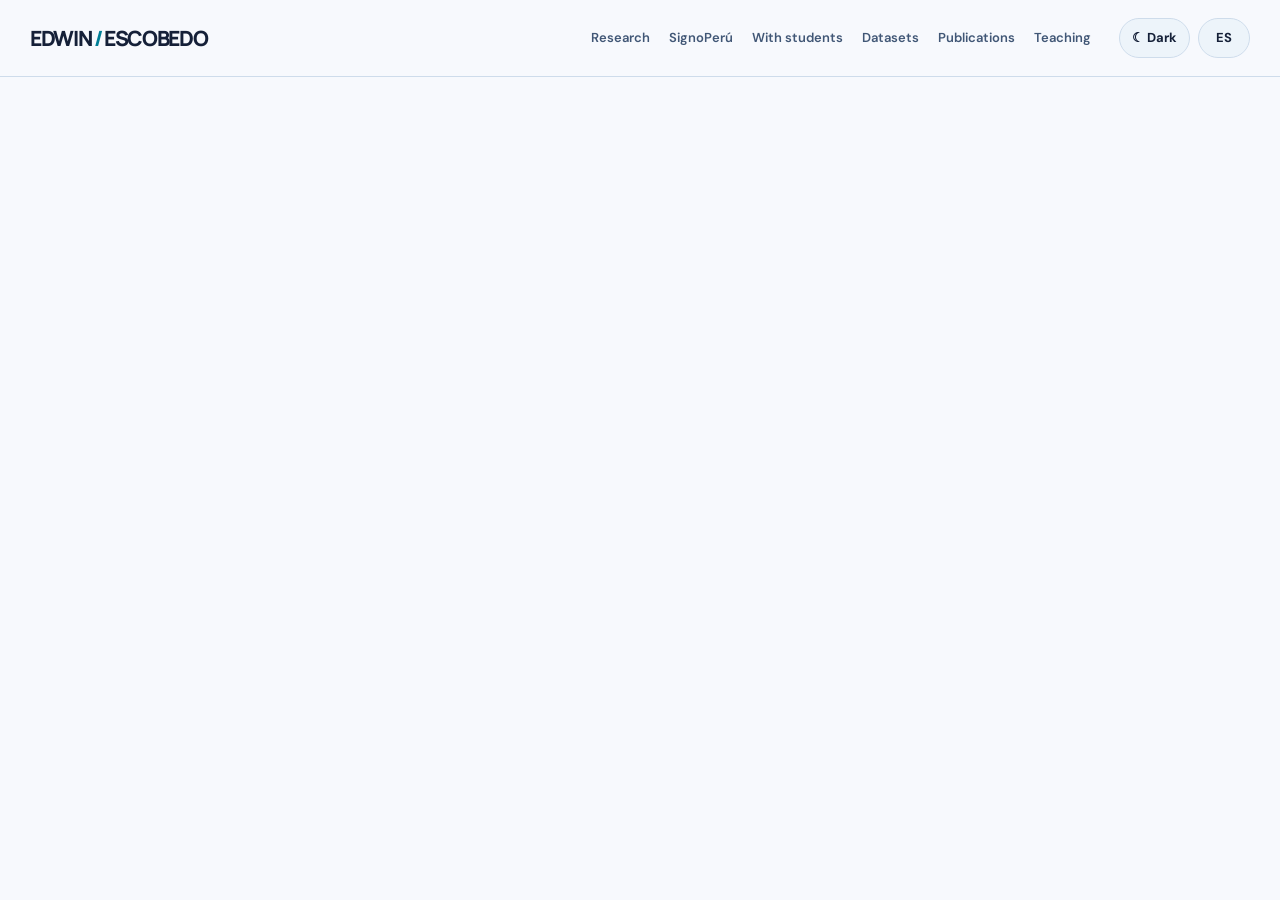
==== commit 8f016347: "Publish editorial research portfolio V4: index.html" ====
--- a/index.html
+++ b/index.html
@@ -1,63 +1,24 @@
-<!doctype html><html lang="es"><head><meta charset="UTF-8"><meta name="viewport" content="width=device-width,initial-scale=1"><meta name="theme-color" content="#080b16" id="theme-color"><meta name="description" content="Edwin Jonathan Escobedo Cárdenas — Investigación en inteligencia artificial, visión computacional y ciencia de datos."><title>Edwin Escobedo — AI Research & Projects</title><link rel="preconnect" href="https://fonts.googleapis.com"><link rel="preconnect" href="https://fonts.gstatic.com" crossorigin><link href="https://fonts.googleapis.com/css2?family=DM+Sans:wght@400;500;600;700&family=Space+Grotesk:wght@400;500;600;700&display=swap" rel="stylesheet"><style>
-:root{--bg:#080b16;--panel:#101629;--line:#29344d;--muted:#a1aec7;--txt:#f3f6ff;--cyan:#64e6ef;--violet:#aa8bff;--pink:#ff83c1}*{box-sizing:border-box}html{scroll-behavior:smooth}body{margin:0;background:var(--bg);color:var(--txt);font-family:'DM Sans',sans-serif;overflow-x:hidden}a{color:inherit;text-decoration:none}button,input{font:inherit}button{cursor:pointer}.glow{position:absolute;pointer-events:none;filter:blur(75px);opacity:.28;border-radius:50%;z-index:-1}.g1{width:470px;height:470px;background:#174aaf;top:35px;right:-130px}.g2{width:370px;height:370px;background:#6a2d98;top:300px;left:-200px}.container{width:min(1180px,calc(100% - 44px));margin:auto}header{position:sticky;top:0;z-index:20;background:#080b16df;backdrop-filter:blur(18px);border-bottom:1px solid #202a40}nav{height:75px;display:flex;align-items:center;gap:26px}.logo{font-family:'Space Grotesk';font-weight:700;letter-spacing:-1px;font-size:22px;white-space:nowrap}.logo span{color:var(--cyan)}.navlinks{display:flex;gap:20px;margin-left:auto;align-items:center}.navlinks a{font-size:13px;color:#b6c2d8}.navlinks a:hover,.navlinks a.active{color:var(--cyan)}.lang{border:1px solid #52627d;background:#151d31;color:white;border-radius:24px;padding:8px 12px}.menu{display:none;border:0;background:transparent;color:white;font-size:24px}.hero{min-height:650px;display:grid;grid-template-columns:1.15fr .85fr;align-items:center;gap:40px;position:relative;padding:76px 0 85px}.eyebrow{display:inline-flex;align-items:center;gap:9px;border:1px solid #3a4d65;background:#111a2a;padding:9px 13px;border-radius:24px;color:#9ee8ef;font-size:12px;letter-spacing:.8px;text-transform:uppercase}.dot{height:7px;width:7px;background:#5fe4cb;border-radius:50%;box-shadow:0 0 12px #5fe4cb}h1,h2,h3{font-family:'Space Grotesk',sans-serif;letter-spacing:-.045em}h1{font-size:clamp(45px,6.5vw,88px);line-height:1.02;margin:24px 0}h1 em{font-style:normal;background:linear-gradient(110deg,var(--cyan),var(--violet),var(--pink));color:transparent;background-clip:text}.lead{color:#b5c3da;font-size:17px;line-height:1.8;max-width:640px}.actions{display:flex;flex-wrap:wrap;gap:12px;margin-top:29px}.btn{display:inline-flex;align-items:center;gap:9px;padding:13px 18px;border-radius:11px;font-size:14px;font-weight:700;border:1px solid #4d5d7b;background:#121b30}.btn.primary{background:linear-gradient(110deg,#6de9ed,#a38aff);border:0;color:#08111e}.btn:hover{transform:translateY(-2px)}.visual{height:420px;position:relative;display:grid;place-items:center}.orb{height:290px;width:290px;border-radius:50%;background:radial-gradient(circle at 35% 35%,#83d5ff 0%,#4164ba 18%,#342f76 42%,#0a1025 73%);box-shadow:0 0 90px #5465e355,inset -25px -20px 55px #080b16;animation:float 7s ease-in-out infinite}.ring{position:absolute;width:370px;height:150px;border:1px solid #72e9e98a;border-radius:50%;transform:rotate(-30deg);box-shadow:0 0 30px #53bde81c;animation:spin 20s linear infinite}.ring.two{transform:rotate(55deg);width:340px;height:220px;border-color:#a88aff77;animation-direction:reverse}.chip{position:absolute;border:1px solid #3c4c6b;background:#10182de6;border-radius:12px;padding:12px 16px;font-size:12px;color:#c5d6f5;backdrop-filter:blur(10px)}.chip.a{top:40px;left:0}.chip.b{bottom:35px;right:0}.chip.c{bottom:80px;left:0}.stats{display:flex;gap:38px;margin-top:40px}.stat strong{display:block;font:700 28px 'Space Grotesk';color:white}.stat small{color:var(--muted);font-size:12px}.section{padding:83px 0;scroll-margin-top:70px}.sectionhead{display:flex;align-items:end;justify-content:space-between;gap:25px;margin-bottom:28px}.kicker{color:var(--cyan);font-size:12px;letter-spacing:2px;text-transform:uppercase;font-weight:700}.section h2{font-size:clamp(30px,4vw,47px);margin:10px 0}.sectionintro{color:var(--muted);max-width:630px;line-height:1.7}.cards{display:grid;grid-template-columns:repeat(3,1fr);gap:19px}.card{background:linear-gradient(150deg,#151d32,#0d1425);border:1px solid #29344e;border-radius:18px;overflow:hidden;transition:transform .3s,border-color .3s;min-width:0}.card:hover{transform:translateY(-6px);border-color:#67c4d0}.art{height:190px;position:relative;overflow:hidden;display:grid;place-items:center;background:radial-gradient(circle at 35% 30%,#2a5d81,#121c39 55%,#0a1122)}.art.purple{background:radial-gradient(circle at 65% 40%,#673b9c,#211b43 53%,#0b1225)}.art.orange{background:radial-gradient(circle at 35% 50%,#99653b,#3d2545 50%,#0a1424)}.art.green{background:radial-gradient(circle at 55% 40%,#216e77,#16385b 50%,#0b1424)}.art.pink{background:radial-gradient(circle at 60% 30%,#7e3c79,#272455 50%,#0b1424)}.art svg{width:80%;height:85%;opacity:.9;filter:drop-shadow(0 0 12px #80e6ff55);animation:float 6s ease-in-out infinite}.artlabel{position:absolute;bottom:12px;left:14px;background:#0b1020c9;border:1px solid #55627a;border-radius:7px;padding:6px 9px;font-size:10px;color:#d6e8ff;letter-spacing:1px}.cardbody{padding:21px}.meta{font-size:11px;color:#9cafff;text-transform:uppercase;letter-spacing:1px;font-weight:700}.card h3{font-size:20px;margin:10px 0;line-height:1.3}.card p{color:#aebbd2;font-size:13px;line-height:1.7;min-height:68px}.cardfooter{display:flex;justify-content:space-between;align-items:center;border-top:1px solid #2b344a;padding-top:15px;margin-top:17px}.cardfooter button{background:none;border:0;color:var(--cyan);font-size:13px;font-weight:700;padding:4px 0}.tag{font-size:10px;color:#c8d0e5;background:#24304a;border-radius:5px;padding:6px 8px}.filters{display:flex;gap:9px;flex-wrap:wrap;margin:0 0 25px}.filter{border:1px solid #39435c;background:#131a2c;color:#aebbd2;border-radius:22px;padding:9px 15px;font-size:12px}.filter.selected{background:#71e2e8;color:#0b1527;border-color:#71e2e8}.dataset-grid{display:grid;grid-template-columns:repeat(2,1fr);gap:15px}.dataset{padding:24px;border:1px solid #2c3b55;border-radius:15px;background:#101729}.dataset h3{margin:9px 0}.dataset p{font-size:13px;color:#aab9d1;line-height:1.6}.dataset .links{display:flex;gap:15px;flex-wrap:wrap;margin-top:20px}.dataset a,.publication a{font-size:13px;color:#78e4ec;font-weight:700}.publist{display:grid;gap:12px}.publication{border:1px solid #2a3850;background:#101728;padding:22px 25px;border-radius:13px;display:flex;justify-content:space-between;align-items:center;gap:25px}.publication h3{font-size:16px;margin:7px 0}.publication small{color:#9aaac4}.two-cols{display:grid;grid-template-columns:1fr 1fr;gap:20px}.panel{padding:28px;border:1px solid #2d3a55;border-radius:16px;background:#11192b}.panel p{color:#acbcd5;line-height:1.75}.panel h3{font-size:23px}.pill{display:inline-block;margin:4px 4px 4px 0;background:#22304b;padding:7px 11px;border-radius:18px;font-size:12px;color:#c9d7ed}.footer{border-top:1px solid #263149;padding:42px 0;color:#9ba9c2}.footerline{display:flex;justify-content:space-between;gap:20px;flex-wrap:wrap}.socials{display:flex;flex-wrap:wrap;gap:17px}.socials a:hover{color:var(--cyan)}.modal{position:fixed;inset:0;background:#03060dcf;backdrop-filter:blur(12px);z-index:50;display:none;align-items:center;justify-content:center;padding:20px}.modal.open{display:flex}.modalinner{max-width:750px;width:100%;max-height:88vh;overflow:auto;border:1px solid #3a5273;border-radius:22px;background:#10192c;padding:35px;position:relative}.close{position:absolute;right:20px;top:18px;background:#29354d;border:0;color:white;border-radius:50%;width:34px;height:34px}.modalinner h2{font-size:34px;max-width:620px}.modalinner p{line-height:1.8;color:#bfcee5}.modalinner .btn{margin:7px 8px 7px 0}.note{font-size:12px;color:#9cabc3}.reveal{opacity:0;transform:translateY(20px);transition:opacity .7s,transform .7s}.reveal.visible{opacity:1;transform:none}@keyframes float{50%{transform:translateY(-14px)}}@keyframes spin{to{rotate:360deg}}@media(max-width:960px){.navlinks{display:none;position:absolute;top:75px;left:0;right:0;padding:22px;background:#0c1323;flex-direction:column;align-items:start}.navlinks.open{display:flex}.menu{display:block;margin-left:auto}.hero{grid-template-columns:1fr;padding:65px 0 20px}.visual{height:300px;order:-1}.orb{height:205px;width:205px}.ring{width:280px;height:120px}.ring.two{width:250px;height:160px}.cards{grid-template-columns:repeat(2,1fr)}}@media(max-width:620px){.cards,.dataset-grid,.two-cols{grid-template-columns:1fr}.visual{height:240px}.chip{font-size:10px}.chip.a{top:0}.chip.b{bottom:0}.stats{gap:20px}.stat strong{font-size:23px}.section{padding:65px 0}.publication{align-items:start;flex-direction:column}.modalinner{padding:26px}.sectionhead{display:block}}
-@media(prefers-reduced-motion:reduce){*,*:before,*:after{animation:none!important;scroll-behavior:auto!important;transition:none!important}.reveal{opacity:1;transform:none}}
-
-/* Theme-aware UI: keep research visuals vibrant while using real contrast in both palettes. */
-:root{color-scheme:dark;--nav-bg:#080b16e8;--card-bg:#101729;--theme-shadow:0 20px 70px #00000020}
-.header-controls{display:flex;align-items:center;gap:9px;margin-left:8px}
-.theme-switch{min-width:103px;display:inline-flex;justify-content:center;align-items:center;gap:7px}
-.lang,.menu,.btn,.filter{transition:background .2s,color .2s,border-color .2s,transform .2s}
-.portrait-frame{position:absolute;z-index:2;display:flex;flex-direction:column;align-items:center;justify-content:center;gap:12px;transform:translateY(15px)}
-.portrait{width:228px;height:228px;object-fit:cover;object-position:center top;border-radius:50%;border:4px solid #b4ecf6;box-shadow:0 0 0 11px #22355377,0 0 52px #65d9ffa1;background:#1c2840}
-.portrait-caption{background:#0b1527e8;border:1px solid #617d9b;border-radius:12px;padding:9px 14px;text-align:center;color:#f6faff;font:700 13px 'Space Grotesk',sans-serif;box-shadow:0 10px 35px #0003}
-.portrait-caption span{display:block;color:#a4eafa;font-size:11px;font-weight:500;margin-top:2px}
-.about-layout{display:grid;grid-template-columns:repeat(2,minmax(0,1fr));gap:20px}
-.career-list{display:grid;gap:15px;margin-top:17px}
-.career-entry{padding:14px 0;border-bottom:1px solid var(--line)}
-.career-entry:last-child{border-bottom:0}
-.career-entry strong{display:block;font-size:15px;line-height:1.45}
-.career-entry .career-sub{display:block;font-size:13px;color:var(--muted);line-height:1.55;margin-top:5px}
-.career-entry .career-year{display:inline-block;color:var(--cyan);font:700 11px 'Space Grotesk',sans-serif;letter-spacing:.06em;margin-bottom:5px}
-.about-source{margin-top:14px}
-.advice-list{max-height:515px;overflow:auto;padding-right:9px;margin-bottom:20px}
-/* Clear palette (not a negative filter): surfaces, buttons, cards and modal are recolored independently. */
-html[data-theme="light"]{color-scheme:light;--bg:#f7f9ff;--panel:#ffffff;--line:#d7e0f1;--muted:#52617b;--txt:#17233c;--cyan:#007f9d;--violet:#6352ba;--pink:#b52d82;--nav-bg:#ffffffed;--card-bg:#ffffff;--theme-shadow:0 20px 65px #364d7420}
-html[data-theme="light"] body{background:var(--bg);color:var(--txt)}
-html[data-theme="light"] header{background:var(--nav-bg);border-bottom-color:var(--line);box-shadow:0 2px 14px #25344b08}
-html[data-theme="light"] .navlinks a{color:#33435e}
-html[data-theme="light"] .navlinks a:hover,html[data-theme="light"] .navlinks a.active{color:var(--cyan)}
-html[data-theme="light"] .lang{background:#ffffff;border-color:#bdcbe3;color:#17233c}
-html[data-theme="light"] .menu{color:#162340}
-html[data-theme="light"] .eyebrow{background:#e5f6fb;border-color:#a6d9e5;color:#006c84}
-html[data-theme="light"] .lead,html[data-theme="light"] .sectionintro,html[data-theme="light"] .note,html[data-theme="light"] .stat small{color:#53617a}
-html[data-theme="light"] .stat strong{color:#17233c}
-html[data-theme="light"] .btn{background:#ffffff;color:#263954;border-color:#c8d4e8}
-html[data-theme="light"] .btn.primary{background:linear-gradient(110deg,#b6f2f6,#c0afff);color:#13243c;border:0}
-html[data-theme="light"] .chip{background:#ffffffeb;border-color:#bfd1ec;color:#263955}
-html[data-theme="light"] .card{background:linear-gradient(145deg,#ffffff,#f1f6ff);border-color:#d4dded;box-shadow:var(--theme-shadow)}
-html[data-theme="light"] .card:hover{border-color:#57aaba}
-html[data-theme="light"] .card p,html[data-theme="light"] .dataset p,html[data-theme="light"] .panel p,html[data-theme="light"] .modalinner p{color:#4d5d77}
-html[data-theme="light"] .meta{color:#4f478f}
-html[data-theme="light"] .cardfooter{border-color:#dbe4f0}
-html[data-theme="light"] .tag{background:#eaf0fa;color:#425778}
-html[data-theme="light"] .filter{background:#fff;border-color:#d1dbea;color:#38516e}
-html[data-theme="light"] .filter.selected{background:#057f9d;color:#fff;border-color:#057f9d}
-html[data-theme="light"] .dataset,html[data-theme="light"] .publication,html[data-theme="light"] .panel{background:#fff;border-color:#d5deed;box-shadow:var(--theme-shadow)}
-html[data-theme="light"] .dataset a,html[data-theme="light"] .publication a{color:#007d96}
-html[data-theme="light"] .publication small{color:#687994}
-html[data-theme="light"] .pill{background:#e9eff8;color:#354a69}
-html[data-theme="light"] .footer{border-color:#dbe4f1;color:#5a6b84}
-html[data-theme="light"] .modal{background:#1923389c}
-html[data-theme="light"] .modalinner{background:#ffffff;border-color:#cad6e7}
-html[data-theme="light"] .close{background:#e7eef9;color:#17243b}
-html[data-theme="light"] .g1{background:#a3ddf4;opacity:.45}
-html[data-theme="light"] .g2{background:#c9b4f8;opacity:.38}
-html[data-theme="light"] .portrait{border-color:#ffffff;box-shadow:0 0 0 11px #c5ddf2,0 0 47px #75b9fa77}
-html[data-theme="light"] .portrait-caption{background:#fffffff2;color:#17233c;border-color:#c7d8ee}
-html[data-theme="light"] .portrait-caption span{color:#007e96}
-html[data-theme="light"] #contacto .panel{background:radial-gradient(circle at 50% 0,#e4f1ff,#ffffff 68%)!important}
-html[data-theme="light"] .career-entry .career-year{color:#007f9d}
-@media(max-width:960px){html[data-theme="light"] .navlinks{background:#fff;border-bottom:1px solid #cbd5e8}.header-controls{margin-left:auto}.menu{margin-left:0}}
-@media(max-width:620px){.header-controls{gap:5px}.lang{padding:8px 10px}.theme-switch{min-width:83px}.portrait{width:156px;height:156px}.portrait-caption{padding:5px 9px;font-size:11px}.portrait-caption span{font-size:9px}.about-layout{grid-template-columns:1fr}.visual{margin-top:10px}}
-:focus-visible{outline:3px solid #21afcd;outline-offset:3px}
-</style><script>try{const st=localStorage.getItem('edwin-theme');document.documentElement.dataset.theme=(st==='light'||st==='dark')?st:(matchMedia('(prefers-color-scheme: light)').matches?'light':'dark')}catch(e){document.documentElement.dataset.theme='dark'}</script><link rel="stylesheet" href="site-v3.css?v=3"></head><body><div class="glow g1"></div><div class="glow g2"></div><header><nav class="container"><a href="#inicio" class="logo">EDWIN<span>.</span>ESCOBEDO</a><div class="navlinks" id="navlinks"><a href="#perfil" data-i="navAbout">Sobre mí</a><a href="#investigaciones" data-i="navResearch">Investigaciones</a><a href="#signoperu">SignoPerú</a><a href="#stemplay">STEM_Play</a><a href="#publicaciones" data-i="navPubs">Publicaciones</a><a href="#datasets">Datasets</a><a href="#proyectos" data-i="navProjects">Proyectos</a><a href="#docencia" data-i="navTeach">Docencia</a><a href="#contacto" data-i="navContact">Contacto</a></div><div class="header-controls"><button class="lang theme-switch" id="themeToggle" type="button" aria-label="Activar tema claro" title="Activar tema claro" aria-pressed="false">☀ <span id="themeLabel">Claro</span></button><button class="lang" id="lang" type="button" aria-label="Switch language">EN ↗</button></div><button class="menu" id="menu" aria-label="Menu">☰</button></nav></header><main><section class="hero container" id="inicio"><div><div class="eyebrow"><span class="dot"></span><span data-i="heroBadge">INVESTIGACIÓN · INTELIGENCIA ARTIFICIAL · INNOVACIÓN</span></div><h1>Edwin<br><em>Escobedo.</em></h1><p class="lead" data-i="heroLead">Investigador en inteligencia artificial y visión computacional. Desarrollo soluciones que conectan investigación científica, datos y aplicaciones con impacto real.</p><div class="actions"><a class="btn primary" href="#investigaciones" data-i="explore">Explorar investigaciones ↗</a><a class="btn" href="https://cris.ulima.edu.pe/es/persons/edwin-jonathan-escobedo-cardenas/" target="_blank" rel="noopener" data-i="academic">Perfil académico ↗</a><a class="btn" href="https://ctivitae.concytec.gob.pe/appDirectorioCTI/VerDatosInvestigador.do?id_investigador=162198" target="_blank" rel="noopener noreferrer">CTI Vitae ↗</a></div><div class="stats"><div class="stat"><strong>20</strong><small data-i="statPubs">Publicaciones en CRIS*</small></div><div class="stat"><strong>6</strong><small data-i="statProjects">Proyectos en CRIS*</small></div><div class="stat"><strong>7</strong><small data-i="statH">Índice h en CRIS*</small></div></div><p class="note" data-i="statsNote">*Datos de CRIS Ulima consultados en octubre de 2026.</p></div><div class="visual"><div class="ring" aria-hidden="true"></div><div class="ring two" aria-hidden="true"></div><div class="orb" aria-hidden="true"></div><div class="portrait-frame"><img id="researcherPhoto" class="portrait" src="https://cris.ulima.edu.pe/files-asset/40822754/EEscobedo.jpg?f=jpg&amp;w=640" alt="Fotografía de Edwin Jonathan Escobedo Cárdenas publicada en su perfil de CRIS Ulima" width="234" height="234" fetchpriority="high" onerror="if(!this.dataset.fallback){this.dataset.fallback='1';this.src='https://avatars.githubusercontent.com/u/30306144?v=4'}else{this.style.display='none';this.parentElement.classList.add('portrait-unavailable')}"><span class="portrait-caption">Edwin Escobedo <span>PhD · AI Research</span></span></div><div class="chip a">◈ COMPUTER VISION</div><div class="chip b">✦ DEEP LEARNING</div><div class="chip c">⌁ OPEN SCIENCE</div></div></section><section class="section container" id="perfil"><div class="sectionhead reveal"><div><div class="kicker" data-i="aboutKicker">00 / TRAYECTORIA</div><h2 data-i="aboutTitle">Investigación, docencia e innovación.</h2><p class="sectionintro" data-i="aboutIntro">Doctor en Ciencias de la Computación, coordinador de investigación e investigador en inteligencia artificial. Trayectoria académica verificada en CTI Vitae y CRIS Ulima.</p></div><a class="btn" href="https://ctivitae.concytec.gob.pe/appDirectorioCTI/VerDatosInvestigador.do?id_investigador=162198" target="_blank" rel="noopener noreferrer" data-i="ctiProfile">Ver trayectoria en CTI Vitae ↗</a></div><div class="about-layout"><div class="about-feature panel reveal"><div class="kicker" data-i="academicTraining">FORMACIÓN ACADÉMICA</div><div id="degreeList" class="career-list"></div></div><div class="about-feature panel reveal"><div class="kicker" data-i="professionalExperience">EXPERIENCIA PROFESIONAL</div><div id="experienceList" class="career-list"></div></div></div><p class="note about-source" data-i="profileSource">Fuente: CTI Vitae (última actualización: 5 de octubre de 2026) y CRIS Ulima. Sitio personal independiente.</p></section><section class="section container" id="investigaciones"><div class="sectionhead reveal"><div><div class="kicker" data-i="researchKicker">01 / INVESTIGACIÓN</div><h2 data-i="researchTitle">Ciencia que se puede explorar.</h2><p class="sectionintro" data-i="researchDesc">Conoce el problema, la propuesta, los resultados y los recursos asociados a cada línea de investigación.</p></div></div><div class="cards" id="researchCards"></div></section><section class="section section--ecosystem container" id="signoperu" aria-label="SignoPerú"><div class="ecosystem-pipeline" aria-live="polite"></div></section><section class="section container" id="stemplay" aria-label="STEM_Play"></section><section class="section container" id="datasets"><div class="sectionhead reveal"><div><div class="kicker">02 / OPEN DATA</div><h2 data-i="dataTitle">Datasets y recursos.</h2><p class="sectionintro" data-i="dataDesc">Colecciones de datos para reproducibilidad y nuevas investigaciones. Solo se habilitan enlaces de descarga verificados.</p></div></div><div class="dataset-nav"><a class="page-jump" href="datasets.html" id="datasetMoreLink">Catálogo completo de datasets ↗</a></div><div class="filters" id="dataFilters"></div><div class="dataset-grid" id="datasetGrid"></div></section><section class="section container" id="publicaciones"><div class="sectionhead reveal"><div><div class="kicker" data-i="pubKicker">03 / PRODUCCIÓN CIENTÍFICA</div><h2 data-i="pubTitle">Publicaciones seleccionadas.</h2><p class="sectionintro" data-i="pubDesc">Acceso a las fichas editoriales y fuentes originales; los artículos no se alojan en este sitio.</p></div><a class="btn" href="https://cris.ulima.edu.pe/es/persons/edwin-jonathan-escobedo-cardenas/" target="_blank" rel="noopener" data-i="allPubs">Ver todas en CRIS ↗</a></div><div class="publist" id="pubList"></div></section><section class="section container" id="proyectos"><div class="sectionhead reveal"><div><div class="kicker" data-i="projectsKicker">04 / DESARROLLO</div><h2 data-i="projectsTitle">Del laboratorio a la práctica.</h2><p class="sectionintro" data-i="projectsDesc">Prototipos, aplicaciones y líneas de desarrollo. Las demostraciones y galerías reales se incorporarán conforme se autorice su publicación.</p></div></div><div class="cards" id="projectCards"></div></section><section class="section container" id="docencia"><div class="sectionhead reveal"><div><div class="kicker" data-i="teachKicker">05 / DOCENCIA Y MENTORÍA</div><h2 data-i="teachTitle">Compartir conocimiento.</h2><p class="sectionintro" data-i="teachOverview">Experiencia docente y asesorías académicas documentadas públicamente en CTI Vitae.</p></div></div><a class="page-jump" href="docencia.html" id="teachingPageLink">Ver página completa de docencia y asesorías ↗</a><div class="two-cols"><div class="panel reveal"><div class="kicker" data-i="teaching">DOCENCIA</div><h3 data-i="coursesTitle">Cursos y experiencia docente</h3><p data-i="coursesDesc">Asignaturas y actividades académicas verificadas. No se atribuyen cursos que no aparecen en las fuentes públicas.</p><div id="courseList" class="career-list"></div></div><div class="panel reveal"><div class="kicker" data-i="mentorship">ASESORÍAS</div><h3 data-i="thesisTitle">Tesis asesoradas</h3><p data-i="thesisDesc">Registros de asesoría publicados por CONCYTEC. Los títulos y enlaces no identificados en la ficha no se inventan.</p><div id="adviceList" class="career-list advice-list"></div><a class="btn" href="https://ctivitae.concytec.gob.pe/appDirectorioCTI/VerDatosInvestigador.do?id_investigador=162198" target="_blank" rel="noopener noreferrer" data-i="cvLink">Consultar CTI Vitae ↗</a></div></div></section><section class="section container" id="contacto"><div class="panel reveal" style="text-align:center;background:radial-gradient(circle at 50% 0,#223b65,#11182a 65%);padding:55px 25px"><div class="kicker" data-i="contactKicker">06 / CONECTEMOS</div><h2 data-i="contactTitle">¿Colaboramos en una investigación?</h2><p class="sectionintro" style="margin:0 auto 24px" data-i="contactDesc">Colaboraciones científicas, desarrollo de proyectos, datasets abiertos y nuevas ideas.</p><div class="contact-emails" id="contact-emails" aria-label="Correos de contacto"><a href="mailto:eescobed@ulima.edu.pe">✉ eescobed@ulima.edu.pe</a><a href="mailto:edu.escobedo88@gmail.com">✉ edu.escobedo88@gmail.com</a></div><div class="actions" style="justify-content:center"><a class="btn primary" href="https://github.com/EdwinEscobedo" target="_blank" rel="noopener">GitHub ↗</a><a class="btn" href="https://orcid.org/0000-0003-2034-513X" target="_blank" rel="noopener">ORCID ↗</a><a class="btn" href="https://scholar.google.com/citations?user=PK8d0PkAAAAJ" target="_blank" rel="noopener">Google Scholar ↗</a></div></div></section></main><footer class="footer"><div class="container footerline"><div><div class="logo">EDWIN<span>.</span>ESCOBEDO</div><p class="note" data-i="disclaimer">Sitio académico personal e independiente. Las afiliaciones institucionales se indican solo con fines informativos.</p></div><div class="socials"><a href="https://github.com/EdwinEscobedo" target="_blank" rel="noopener">GitHub</a><a href="https://cris.ulima.edu.pe/es/persons/edwin-jonathan-escobedo-cardenas/" target="_blank" rel="noopener">CRIS Ulima</a><a href="https://orcid.org/0000-0003-2034-513X" target="_blank" rel="noopener">ORCID</a><a href="https://pe.linkedin.com/in/edwin-escobedo" target="_blank" rel="noopener">LinkedIn</a><a href="https://ctivitae.concytec.gob.pe/appDirectorioCTI/VerDatosInvestigador.do?id_investigador=162198" target="_blank" rel="noopener noreferrer">CTI Vitae</a></div></div></footer><div class="modal" id="modal" role="dialog" aria-modal="true" aria-labelledby="modalTitle"><div class="modalinner"><button class="close" id="close" aria-label="Cerrar">✕</button><div class="kicker" id="modalCategory"></div><h2 id="modalTitle"></h2><p id="modalText"></p><div id="modalLinks"></div></div></div><script src="site.js"></script><script src="site-v3.js?v=3"></script></body></html>
+<!doctype html>
+<html lang="en">
+<head>
+<meta charset="utf-8">
+<meta name="viewport" content="width=device-width,initial-scale=1">
+<meta name="theme-color" content="#09101d">
+<meta name="description" content="Research, papers, datasets, and student collaborations by Edwin Escobedo.">
+<meta property="og:type" content="website">
+<meta property="og:title" content="Edwin Escobedo | Research in AI and Computer Vision">
+<meta property="og:description" content="Research, papers, datasets, and student collaborations by Edwin Escobedo.">
+<link rel="canonical" href="https://edwinescobedo.github.io/index.html">
+<title>Edwin Escobedo | Research in AI and Computer Vision</title>
+<link rel="icon" href="assets/icon.svg" type="image/svg+xml">
+<link rel="stylesheet" href="style.css?v=4.1">
+<script src="content.js?v=4.1" defer></script>
+<script src="app.js?v=4.1" defer></script>
+</head>
+<body data-page="home">
+<div id="site-header"></div>
+<main id="app"></main>
+<div id="site-footer"></div>
+<noscript><p style="margin:6rem auto;max-width:40rem">JavaScript is required for this interactive research portfolio. View the author's public research profile at <a href="https://cris.ulima.edu.pe/es/persons/edwin-jonathan-escobedo-cardenas/">CRIS Ulima</a>.</p></noscript>
+</body>
+</html>
--- a/style.css
+++ b/style.css
@@ -0,0 +1,22 @@
+@import url('https://fonts.googleapis.com/css2?family=DM+Sans:wght@400;500;600;700&family=Manrope:wght@400;500;600;700;800&display=swap');
+:root{color-scheme:dark;--bg:#09101d;--bg-soft:#0c1728;--card:#121e32;--surface:#152139;--surface2:#192943;--border:#2b3952;--text:#eef4ff;--muted:#abbad3;--faint:#8395b1;--accent:#51d9e5;--accent-dark:#03131c;--purple:#a7a1fc;--shadow:0 18px 45px #02061455;--radius:19px}
+:root[data-theme=light]{color-scheme:light;--bg:#f7f9fd;--bg-soft:#edf3fa;--card:#ffffff;--surface:#edf4fa;--surface2:#e8eff8;--border:#cedceb;--text:#152038;--muted:#415776;--faint:#61738d;--accent:#007f97;--accent-dark:#ffffff;--purple:#6451a7;--shadow:0 14px 34px #53688818}
+*{box-sizing:border-box}html{scroll-behavior:smooth}body{margin:0;background:var(--bg);color:var(--text);font:400 16px/1.65 'DM Sans',sans-serif;-webkit-font-smoothing:antialiased}a{color:inherit;text-decoration:none}button,input,select{font:inherit}button{cursor:pointer}img{max-width:100%;display:block}figure{margin:0}.shell{width:min(1220px,calc(100% - 60px));margin:0 auto}.sr-only{position:absolute;width:1px;height:1px;overflow:hidden;clip:rect(0,0,0,0)}:focus-visible{outline:3px solid var(--accent);outline-offset:3px}
+.site-header{position:sticky;top:0;z-index:100;background:color-mix(in srgb,var(--bg) 93%,transparent);backdrop-filter:blur(16px);border-bottom:1px solid var(--border)}.nav-shell{min-height:76px;display:flex;align-items:center;gap:20px}.brand{white-space:nowrap;font-family:Manrope,sans-serif;font-weight:800;letter-spacing:-.065em;font-size:21px}.brand span{color:var(--accent)}.main-nav{margin-left:auto;display:flex;gap:19px;align-items:center}.main-nav a{font-size:13px;font-weight:600;color:var(--muted);transition:color .15s}.main-nav a:hover,.main-nav a:focus{color:var(--accent)}.switches{display:flex;gap:8px;margin-left:8px}.switch,.menu-switch{border:1px solid var(--border);background:var(--surface);border-radius:20px;color:var(--text);font-size:13px;font-weight:700;min-width:52px;padding:8px 12px}.switch:hover,.menu-switch:hover{border-color:var(--accent)}.menu-switch{display:none;font-size:19px}
+.eyebrow{display:inline-flex;gap:7px;align-items:center;color:var(--accent);font:700 11px/1.3 Manrope,sans-serif;letter-spacing:.18em;text-transform:uppercase}.hero{display:grid;grid-template-columns:1fr .94fr;gap:62px;align-items:center;min-height:550px;padding:90px 0 75px}.author-inline{display:flex;align-items:center;gap:13px;color:var(--muted);font-size:13px;font-weight:500;max-width:565px;margin-bottom:36px}.author-inline img{width:47px;height:47px;border-radius:12px;object-fit:cover;object-position:center top;border:1px solid var(--border)}h1,h2,h3,p{margin-top:0}h1,h2,h3{font-family:Manrope,sans-serif;letter-spacing:-.045em;line-height:1.22}.hero h1{font-weight:800;font-size:clamp(39px,4.6vw,69px);max-width:710px;margin:19px 0 24px}.hero-content>p{color:var(--muted);font-size:17px;max-width:600px;line-height:1.85}.actions{display:flex;flex-wrap:wrap;gap:10px;margin-top:29px}.button{border:1px solid var(--border);padding:12px 18px;display:inline-flex;align-items:center;justify-content:center;gap:9px;border-radius:10px;font-size:13px;font-weight:700;line-height:1.4;transition:transform .18s,border-color .18s,background .18s;min-height:43px}.button:hover{transform:translateY(-2px);border-color:var(--accent)}.button.primary{border-color:transparent;background:linear-gradient(105deg,#52dce4,#a49bfa);color:#082135}.button.secondary{background:var(--surface);color:var(--text)}.button.subtle{background:transparent;color:var(--accent);border-color:var(--border)}.text-link{font-size:13px;font-weight:800;color:var(--accent);display:inline-flex;align-items:center;gap:6px}.text-link:hover{text-decoration:underline}.hero-visual{background:var(--card);border:1px solid var(--border);border-radius:var(--radius);overflow:hidden;box-shadow:var(--shadow)}.hero-project-image{display:block;height:345px}.hero-project-image .visual{height:100%;border-radius:0}.hero-project-caption{display:flex;flex-direction:column;padding:20px 24px 23px;gap:9px}.hero-project-caption strong{font:800 19px Manrope,sans-serif}.hero-project-caption .text-link{margin-top:2px}
+.visual{position:relative;overflow:hidden;height:100%;width:100%;background:linear-gradient(135deg,#163e57,#1b234b)}.visual img{object-fit:cover;width:100%;height:100%;transition:transform .35s ease}.visual figcaption{position:absolute;right:10px;bottom:10px;padding:5px 8px;font-size:10px;color:#e7efff;background:#071424ba;border:1px solid #ffffff29;border-radius:5px}.card-image:hover img,.stage-card:hover img{transform:scale(1.04)}
+.section{padding:74px 0;scroll-margin-top:85px}.section+.section{border-top:1px solid var(--border)}.section-head{display:flex;align-items:end;justify-content:space-between;gap:35px;margin-bottom:29px}.section-head h2{font-size:clamp(28px,3.2vw,44px);margin:8px 0 10px}.section-head p{color:var(--muted);max-width:770px;margin:0;line-height:1.75}.section-head>.button{flex-shrink:0}.research-grid{display:grid;grid-template-columns:repeat(3,minmax(0,1fr));gap:18px}.research-card{background:var(--card);border:1px solid var(--border);border-radius:var(--radius);overflow:hidden;display:flex;flex-direction:column;min-width:0;transition:border-color .18s,transform .18s}.research-card:hover,.stage-card:hover,.student-card:hover{border-color:var(--accent);transform:translateY(-3px)}.research-card .card-image{height:213px;display:block;overflow:hidden}.research-copy{padding:23px;display:flex;flex-direction:column;flex:1}.card-meta{display:flex;flex-wrap:wrap;gap:7px;margin-bottom:10px}.card-meta span{color:var(--accent);font-size:10px;letter-spacing:.035em;font-weight:700;padding:4px 8px;border:1px solid color-mix(in srgb,var(--accent) 28%,var(--border));border-radius:5px}.research-copy h3{font-size:19px;letter-spacing:-.035em;margin:8px 0 10px}.research-copy h3 a:hover{color:var(--accent)}.research-copy p{color:var(--muted);font-size:13.5px;line-height:1.75;margin-bottom:18px}.card-bottom{margin-top:auto;display:flex;justify-content:space-between;gap:10px;align-items:center;border-top:1px solid var(--border);padding-top:16px}.card-bottom small{display:none;color:var(--faint);font-size:10px}.research-card.featured-card{grid-column:span 3;display:grid;grid-template-columns:1.06fr 1fr;min-height:360px}.featured-card .card-image{order:2;height:100%;max-height:450px}.featured-card .research-copy{padding:45px;order:1;justify-content:center}.featured-card .research-copy h3{font-size:clamp(25px,2.6vw,37px)}.featured-card .research-copy p{font-size:15px}.featured-card .card-bottom small{display:block}
+.special-section{background:var(--bg-soft);border-block:1px solid var(--border)}.signo-grid{display:grid;grid-template-columns:repeat(3,minmax(0,1fr));gap:20px}.stage-card{border:1px solid var(--border);border-radius:var(--radius);background:var(--card);padding:17px;transition:transform .18s,border-color .18s;display:flex;flex-direction:column;min-width:0}.stage-label{display:flex;justify-content:space-between;align-items:center;font:800 21px Manrope,sans-serif;color:var(--accent);margin-bottom:14px}.stage-label span{font:700 12px Manrope,sans-serif;color:var(--muted)}.stage-card .visual{height:177px;border-radius:11px}.stage-card h3{font-size:19px;margin:20px 0 9px}.stage-card p{color:var(--muted);font-size:13px;line-height:1.7;flex:1}.stage-card>.text-link{margin-top:12px;margin-bottom:5px}
+.student-grid{display:grid;grid-template-columns:repeat(2,minmax(0,1fr));gap:20px}.student-card{border:1px solid var(--border);background:var(--card);border-radius:var(--radius);overflow:hidden;transition:border-color .18s,transform .18s;display:flex;min-height:275px}.student-visual{width:38%;flex-shrink:0}.student-visual .visual{height:100%}.student-copy{padding:24px;display:flex;flex-direction:column;align-items:flex-start;min-width:0}.student-copy .eyebrow{font-size:10px}.student-copy h3{font-size:19px;margin:11px 0 7px}.student-copy>strong{font-size:12px;color:var(--accent)}.student-copy p{color:var(--muted);font-size:13px;line-height:1.75;margin:14px 0 15px}.student-copy small{color:var(--faint);font-size:10.5px;margin-top:auto;padding-top:10px}.student-copy .button{padding:9px 12px;font-size:12px}
+.dataset-list,.publication-list{display:grid;gap:13px}.dataset-row{display:grid;grid-template-columns:240px minmax(0,1fr) 185px;gap:22px;align-items:center;padding:13px;border:1px solid var(--border);border-radius:var(--radius);background:var(--card)}.dataset-photo .visual{height:145px;border-radius:11px}.dataset-info h3{font-size:19px;margin:9px 0 8px}.dataset-info p{font-size:13px;color:var(--muted);margin-bottom:11px}.dataset-tags{display:flex;gap:7px;flex-wrap:wrap}.dataset-tags span{border-radius:6px;background:var(--surface2);padding:4px 9px;color:var(--muted);font-size:11px}.dataset-action{display:flex;flex-direction:column;align-items:stretch;text-align:center;gap:14px}.dataset-action .button{font-size:12px}.dataset-action .minor{font-size:12px;color:var(--muted)}.dataset-action .minor:hover{color:var(--accent)}.pending{font-size:12px;border-radius:9px;border:1px solid var(--border);padding:10px;color:var(--faint)}
+.publication-row{background:var(--card);border:1px solid var(--border);border-radius:14px;padding:19px 22px;display:grid;grid-template-columns:58px 1fr auto;align-items:center;gap:20px}.publication-year{font-size:13px;color:var(--accent);font-weight:800}.pub-venue{font-size:11px;color:var(--faint)}.publication-row h3{font-size:15px;line-height:1.55;font-weight:700;margin:5px 0 0}.publication-row .button{min-width:65px}
+.about-strip{padding:50px 0;background:var(--bg-soft);border-block:1px solid var(--border)}.about-flex{display:flex;justify-content:space-between;align-items:center;gap:50px}.about-flex h2{font-size:29px;margin:8px 0}.about-flex p{font-size:14px;color:var(--muted);max-width:780px;margin:0}.about-flex .button{flex-shrink:0}.contact-card{background:linear-gradient(125deg,var(--card),var(--bg-soft));border:1px solid var(--border);border-radius:24px;padding:35px 40px;display:grid;grid-template-columns:1fr auto;gap:30px}.contact-card h2{font-size:28px;margin:9px 0}.contact-card p{color:var(--muted);margin:0}.contact-mails{display:flex;flex-direction:column;justify-content:center;gap:10px}.contact-mails a{display:flex;flex-direction:column;gap:1px;padding:8px 18px;border-radius:9px;border:1px solid var(--border);font-size:10px;color:var(--muted)}.contact-mails strong{font-size:13px;color:var(--accent)}.contact-mails a:hover{border-color:var(--accent)}.site-footer{border-top:1px solid var(--border);margin-top:60px}.footer-wrap{padding:27px 0 37px;display:flex;align-items:center;justify-content:space-between;gap:40px}.footer-wrap b{font:800 15px Manrope,sans-serif}.footer-wrap p{margin:5px 0 0;max-width:560px;font-size:11px;color:var(--faint)}.footer-links{display:flex;align-items:center;gap:22px;flex-wrap:wrap}.footer-links .text-link{font-size:12px}
+.page-hero{padding:70px 0 30px}.page-hero h1{max-width:900px;font-size:clamp(35px,4.5vw,56px);margin:13px 0 15px}.page-hero p{font-size:16px;color:var(--muted);max-width:800px}.back-link{font-size:12px;color:var(--faint);display:block;margin-bottom:28px}.back-link:hover{color:var(--accent)}.page-section{padding-top:15px}.filter-bar{display:flex;gap:12px;margin-bottom:23px}.filter-bar input,.filter-bar select{background:var(--card);color:var(--text);border:1px solid var(--border);padding:12px 15px;border-radius:10px;outline-offset:2px}.filter-bar input{flex:1;min-width:0}.filter-bar select{min-width:190px}.catalog-grid{display:grid;grid-template-columns:repeat(3,minmax(0,1fr));gap:18px}.catalog-grid .card-image{height:200px}
+.advising-panel{margin-top:55px;border-top:1px solid var(--border);padding-top:45px}.thesis-grid{display:grid;grid-template-columns:repeat(3,minmax(0,1fr));gap:13px}.thesis-item{padding:19px;border:1px solid var(--border);border-radius:13px;background:var(--card)}.thesis-item span{font-size:11px;color:var(--accent);font-weight:700}.thesis-item strong{display:block;margin-top:8px;font-size:13px}.thesis-item p{font-size:11px;color:var(--faint);margin:8px 0 0}.tiny-note{font-size:12px;color:var(--faint);margin:20px 0 0}
+.teaching-flex{display:grid;grid-template-columns:1.45fr .85fr;gap:23px}.teaching-panel,.teaching-aside{border:1px solid var(--border);background:var(--card);border-radius:19px;padding:29px}.teaching-panel h2,.teaching-aside h2{font-size:25px;margin:4px 0 25px}.career-items p{display:flex;gap:18px;align-items:baseline;color:var(--muted);border-top:1px solid var(--border);padding-top:19px;margin-top:19px}.career-items span{color:var(--accent);font-size:12px;font-weight:800}.teaching-aside p{color:var(--muted);font-size:14px}.teaching-aside .text-link{margin-top:25px}
+.detail-top{padding:55px 0 40px}.detail-hero{display:grid;grid-template-columns:1fr 42%;gap:42px;align-items:center}.detail-heading h1{font-size:clamp(36px,4vw,57px);margin:19px 0}.detail-heading>p{color:var(--muted);font-size:17px;line-height:1.9}.detail-hero>.visual{height:350px;border:1px solid var(--border);border-radius:var(--radius)}.detail-body{display:grid;grid-template-columns:1fr 320px;gap:40px;border-block:1px solid var(--border);padding:47px 0}.case-number{grid-column:1/-1;color:var(--accent);font-weight:800;font-size:12px;letter-spacing:.1em}.case-sections article{display:grid;grid-template-columns:140px 1fr;gap:0 35px;border-bottom:1px solid var(--border);padding:27px 0}.case-sections .eyebrow{grid-row:span 2;padding-top:8px}.case-sections h2{font-size:23px;margin:0 0 8px}.case-sections p{grid-column:2;color:var(--muted);margin:0;font-size:15px}.case-aside{border-radius:16px;background:var(--card);border:1px solid var(--border);padding:24px;align-self:start}.case-aside h3{font-size:14px;margin:13px 0 6px}.case-aside p{font-size:13px;color:var(--muted)}.resource-links{display:flex;flex-direction:column;gap:12px}.empty-pubs{padding:20px;background:var(--card);border:1px solid var(--border);border-radius:13px;color:var(--muted)}.related-grid{grid-template-columns:repeat(3,minmax(0,1fr))}
+@media(max-width:1150px){.nav-shell{gap:14px}.main-nav{gap:10px}.main-nav a{font-size:12px}.brand{font-size:18px}.hero{gap:28px}.dataset-row{grid-template-columns:210px minmax(0,1fr) 172px}.student-card{flex-direction:column}.student-visual{width:100%;height:145px}.student-copy{flex:1}}
+@media(max-width:900px){.shell{width:min(100% - 36px,1220px)}.nav-shell{min-height:67px}.menu-switch{display:block}.main-nav{position:absolute;top:67px;left:0;right:0;background:var(--card);border-bottom:1px solid var(--border);padding:18px 25px;display:none;flex-direction:column;align-items:flex-start;margin:0;gap:13px}.main-nav.show{display:flex}.switches{margin-left:auto}.hero{min-height:0;grid-template-columns:1fr;padding:50px 0}.hero-visual{max-width:740px}.hero-project-image{height:260px}.research-grid,.catalog-grid{grid-template-columns:repeat(2,minmax(0,1fr))}.research-card.featured-card{grid-column:span 2}.signo-grid{gap:12px}.stage-card{padding:13px}.stage-card h3{font-size:17px}.stage-card .visual{height:130px}.dataset-row{grid-template-columns:180px minmax(0,1fr)}.dataset-photo .visual{height:155px}.dataset-action{grid-column:2;align-items:flex-start;text-align:left;flex-direction:row}.dataset-action .button{min-height:38px}.detail-body{grid-template-columns:1fr}.case-number{grid-column:1}.case-aside{width:100%}}
+@media(max-width:650px){.shell{width:calc(100% - 30px)}.brand{font-size:17px}.switches{gap:5px}.switch{padding:8px 10px;min-width:auto}.switch span{display:none}.hero{padding:37px 0 43px}.hero h1{font-size:clamp(35px,10vw,48px)}.hero-content>p{font-size:15px}.author-inline{margin-bottom:22px}.hero-project-image{height:200px}.section{padding:54px 0}.section-head{display:block;margin-bottom:21px}.section-head .button{margin-top:20px}.section-head h2{font-size:29px}.research-grid,.catalog-grid,.signo-grid,.student-grid,.thesis-grid{grid-template-columns:1fr}.research-card.featured-card{grid-column:auto;display:flex;flex-direction:column}.featured-card .card-image{order:0;height:200px}.featured-card .research-copy{padding:22px;order:1}.featured-card .research-copy h3{font-size:23px}.research-card .card-image{height:190px}.signo-grid{gap:15px}.stage-card .visual{height:185px}.student-card{flex-direction:row;min-height:0}.student-visual{width:32%;height:auto}.student-copy{padding:18px}.student-copy h3{font-size:16px}.student-copy p{font-size:12px}.dataset-row{grid-template-columns:110px minmax(0,1fr);gap:13px}.dataset-photo .visual{height:120px}.dataset-info h3{font-size:16px}.dataset-info p{font-size:12px}.dataset-info .card-meta{font-size:9px}.dataset-action{grid-column:1/-1}.publication-row{grid-template-columns:46px 1fr;gap:10px}.publication-row>div:last-child{grid-column:2}.publication-row h3{font-size:13px}.about-flex,.footer-wrap{display:block}.about-flex .button{margin-top:22px}.footer-links{margin-top:19px}.contact-card{padding:22px;grid-template-columns:1fr}.contact-card h2{font-size:24px}.contact-mails{min-width:0}.contact-mails strong{overflow-wrap:anywhere}.page-hero{padding:44px 0 20px}.page-hero h1{font-size:34px}.filter-bar{flex-direction:column}.filter-bar select{min-width:0}.detail-hero{grid-template-columns:1fr}.detail-hero>.visual{height:240px}.detail-heading h1{font-size:36px}.detail-body{gap:23px}.case-sections article{display:block}.case-sections h2{margin-top:12px}.case-sections p{margin-top:10px}.teaching-flex{grid-template-columns:1fr}}
+@media(max-width:420px){.student-card{flex-direction:column}.student-visual{width:100%;height:160px}.student-copy{padding:20px}}
+@media(prefers-reduced-motion:reduce){*,*:before,*:after{scroll-behavior:auto!important;animation:none!important;transition:none!important}}
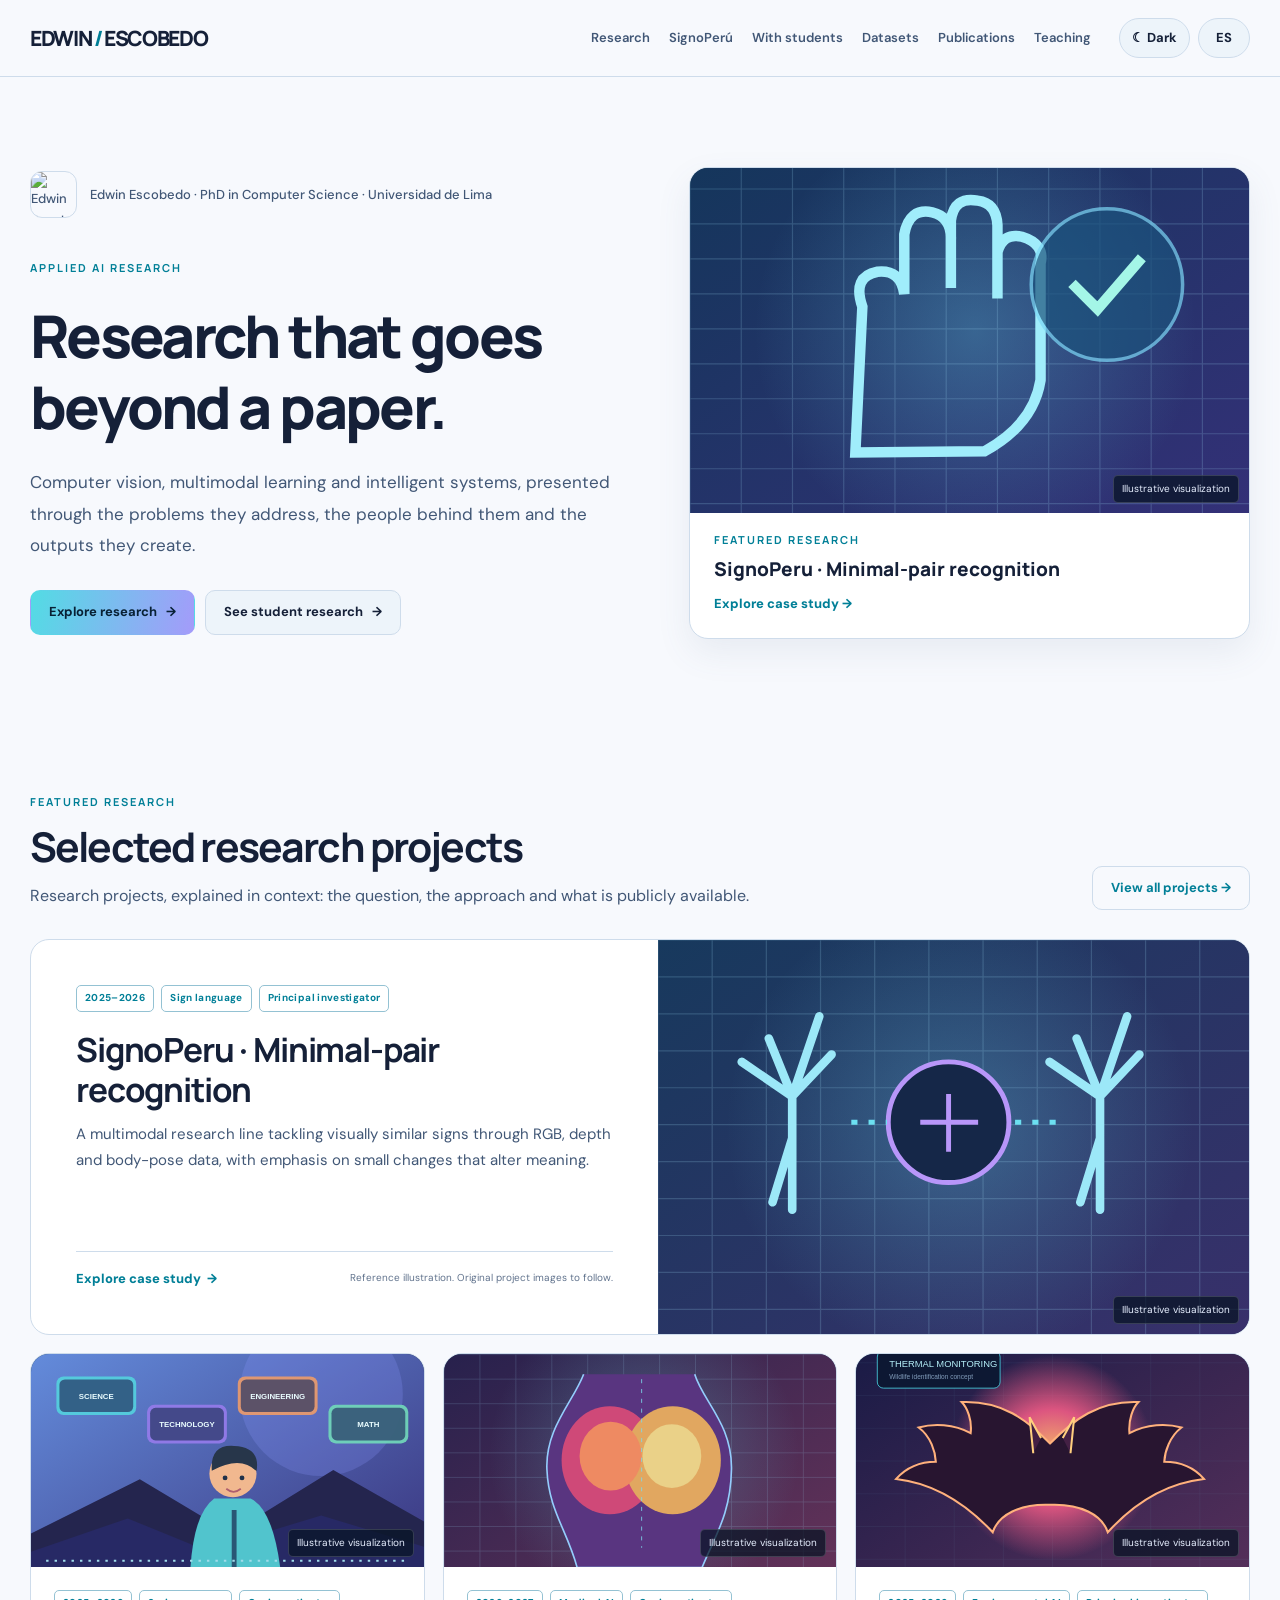
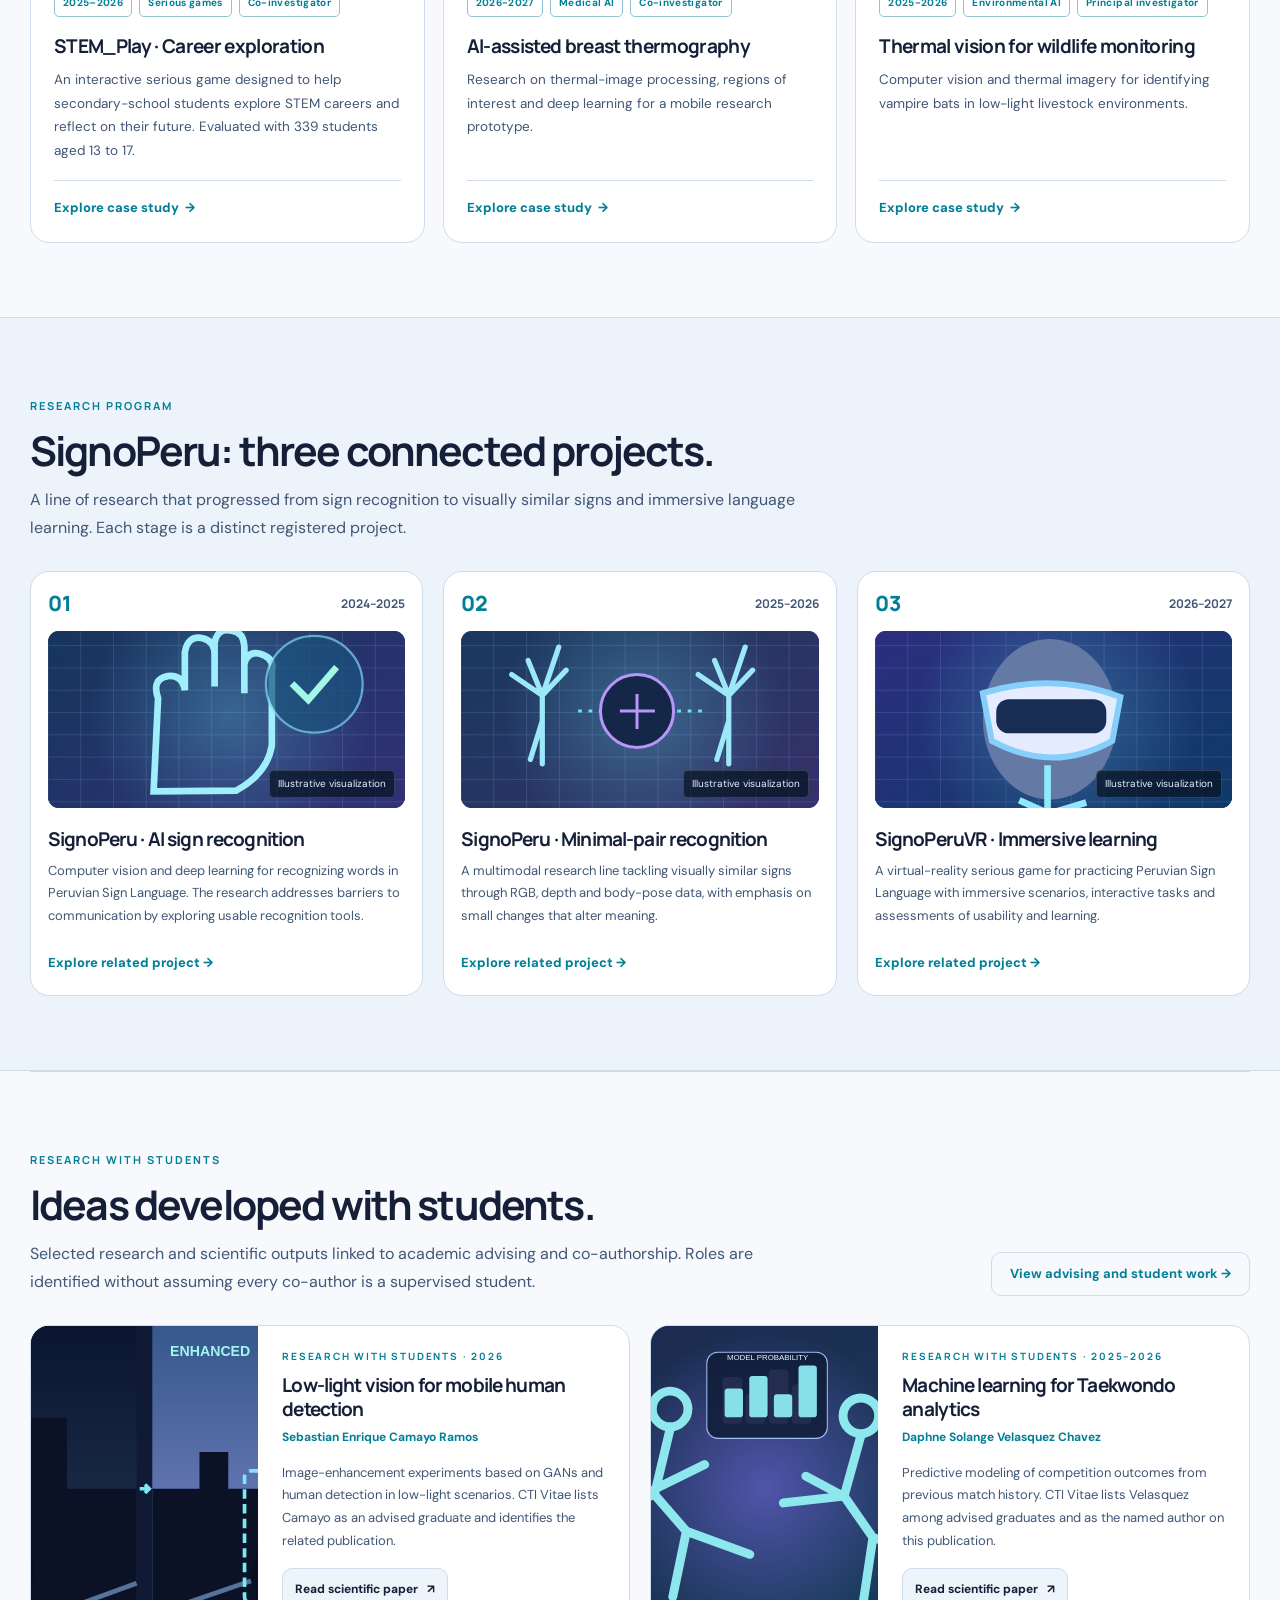
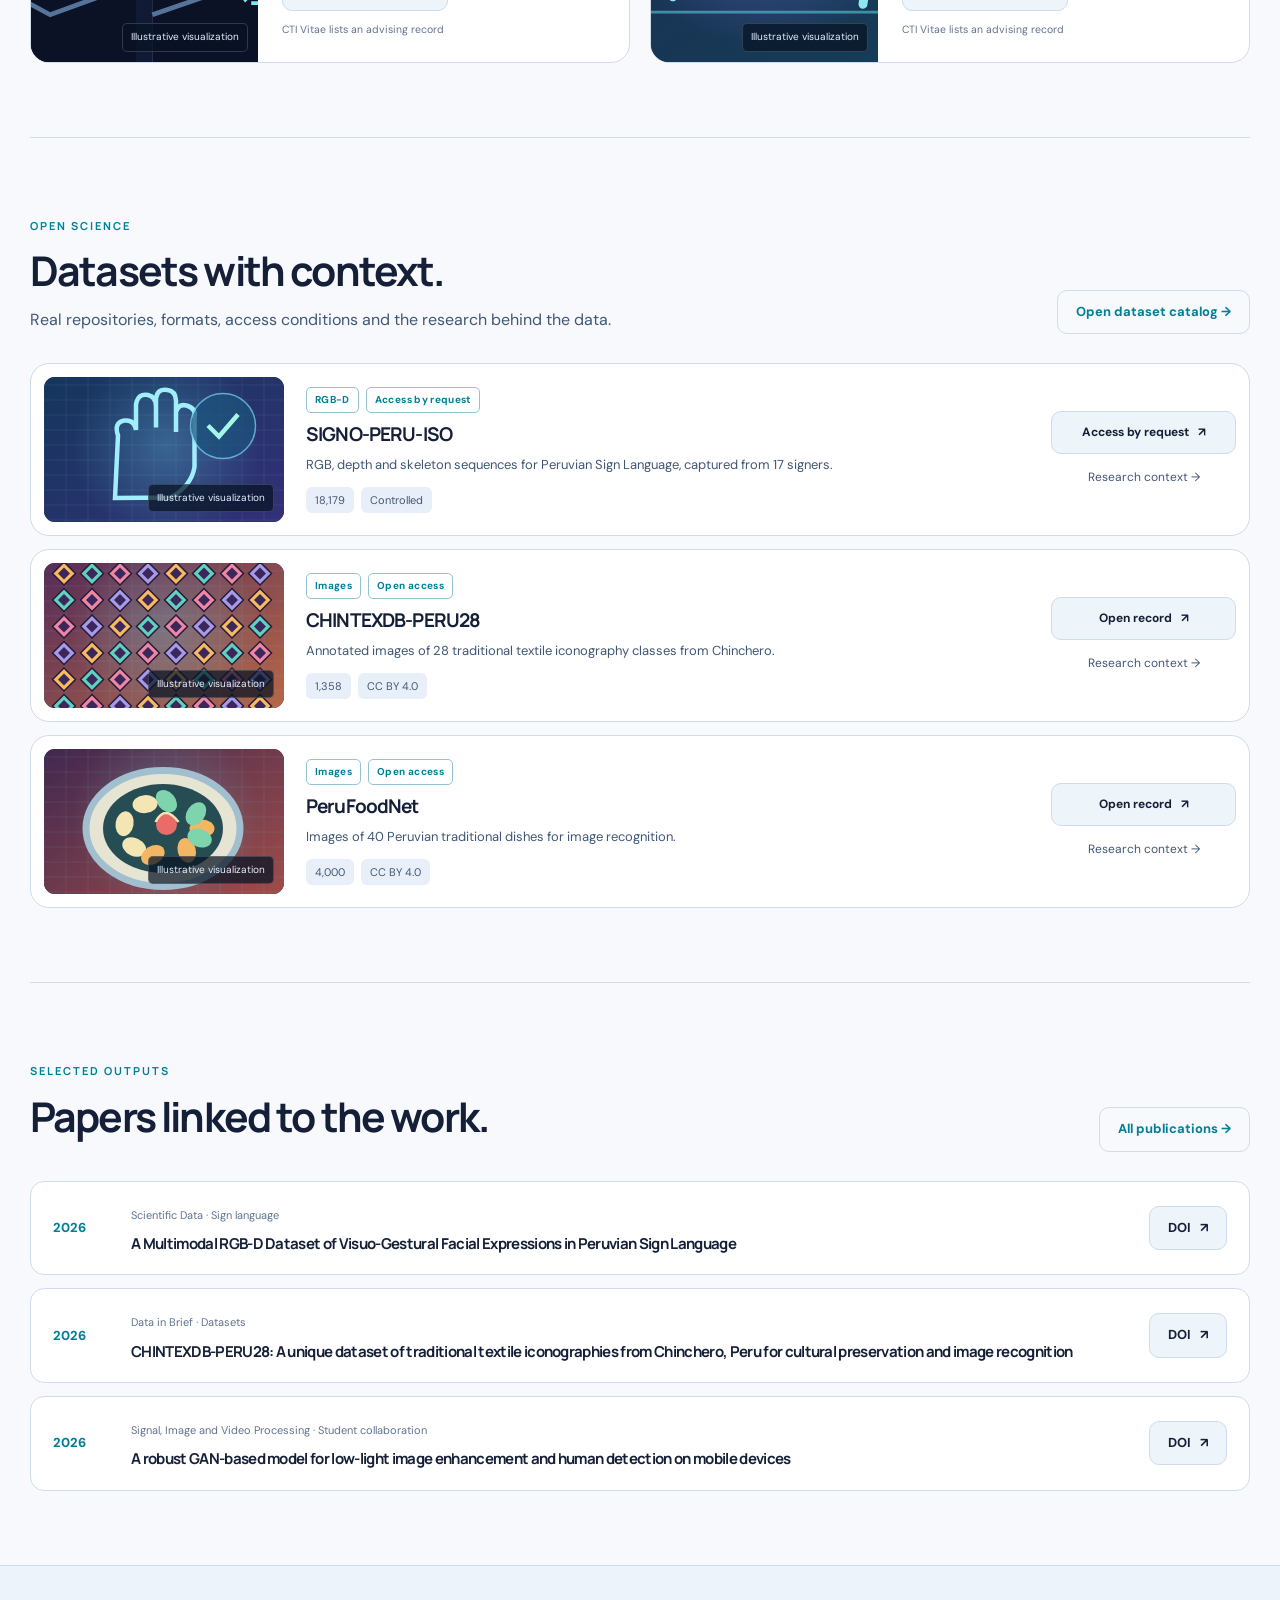
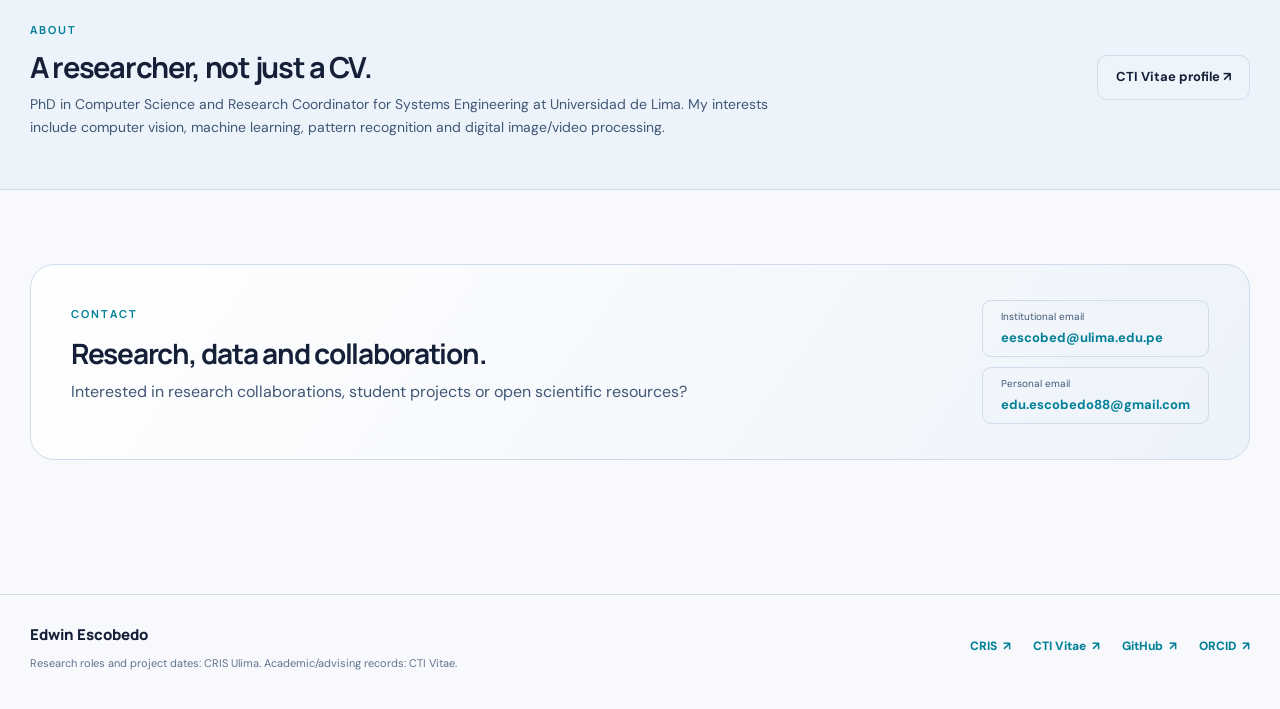
==== commit a951e528: "Finalize research portfolio V5: index.html" ====
--- a/index.html
+++ b/index.html
@@ -8,12 +8,12 @@
 <meta property="og:type" content="website">
 <meta property="og:title" content="Edwin Escobedo | Research in AI and Computer Vision">
 <meta property="og:description" content="Research, papers, datasets, and student collaborations by Edwin Escobedo.">
-<link rel="canonical" href="https://edwinescobedo.github.io/index.html">
+<link rel="canonical" href="https://edwinescobedo.github.io/">
 <title>Edwin Escobedo | Research in AI and Computer Vision</title>
 <link rel="icon" href="assets/icon.svg" type="image/svg+xml">
-<link rel="stylesheet" href="style.css?v=4.1">
-<script src="content.js?v=4.1" defer></script>
-<script src="app.js?v=4.1" defer></script>
+<link rel="stylesheet" href="style.css?v=5.0">
+<script src="content.js?v=5.0" defer></script>
+<script src="app.js?v=5.0" defer></script>
 </head>
 <body data-page="home">
 <div id="site-header"></div>
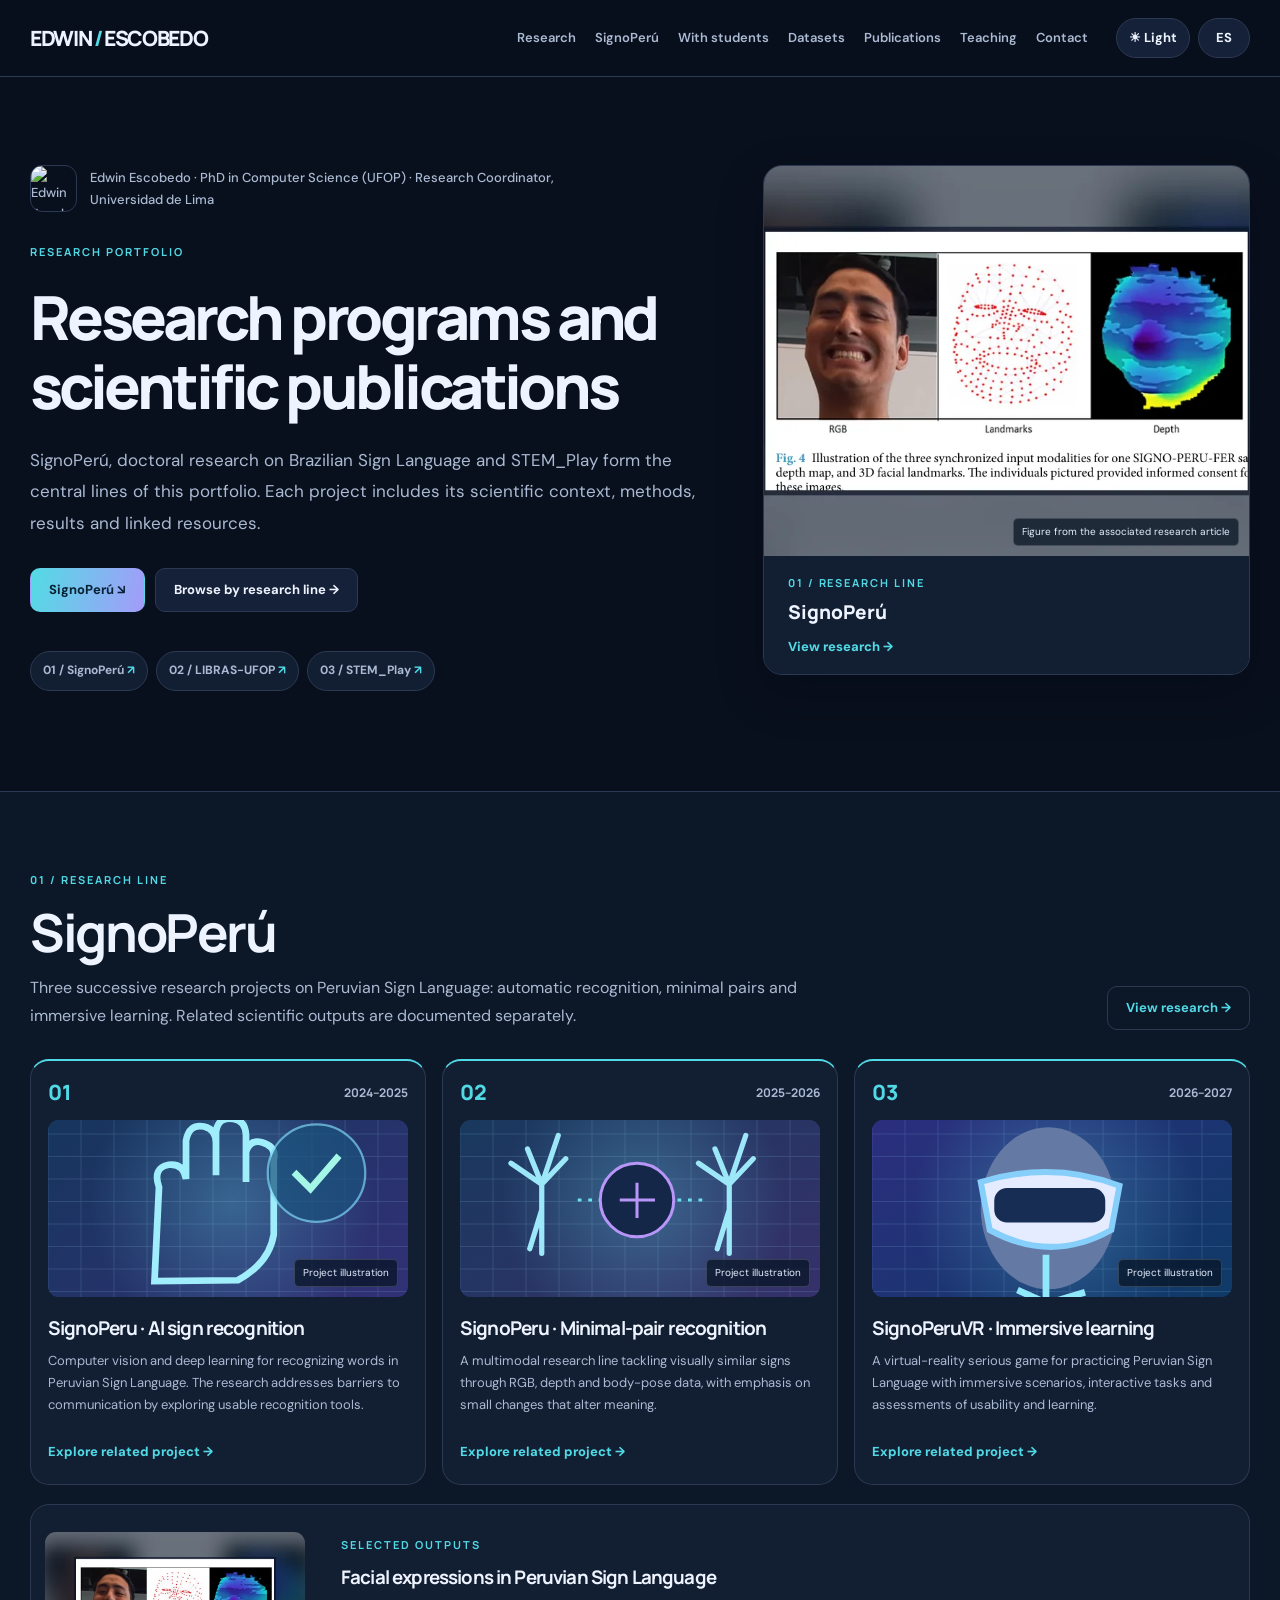
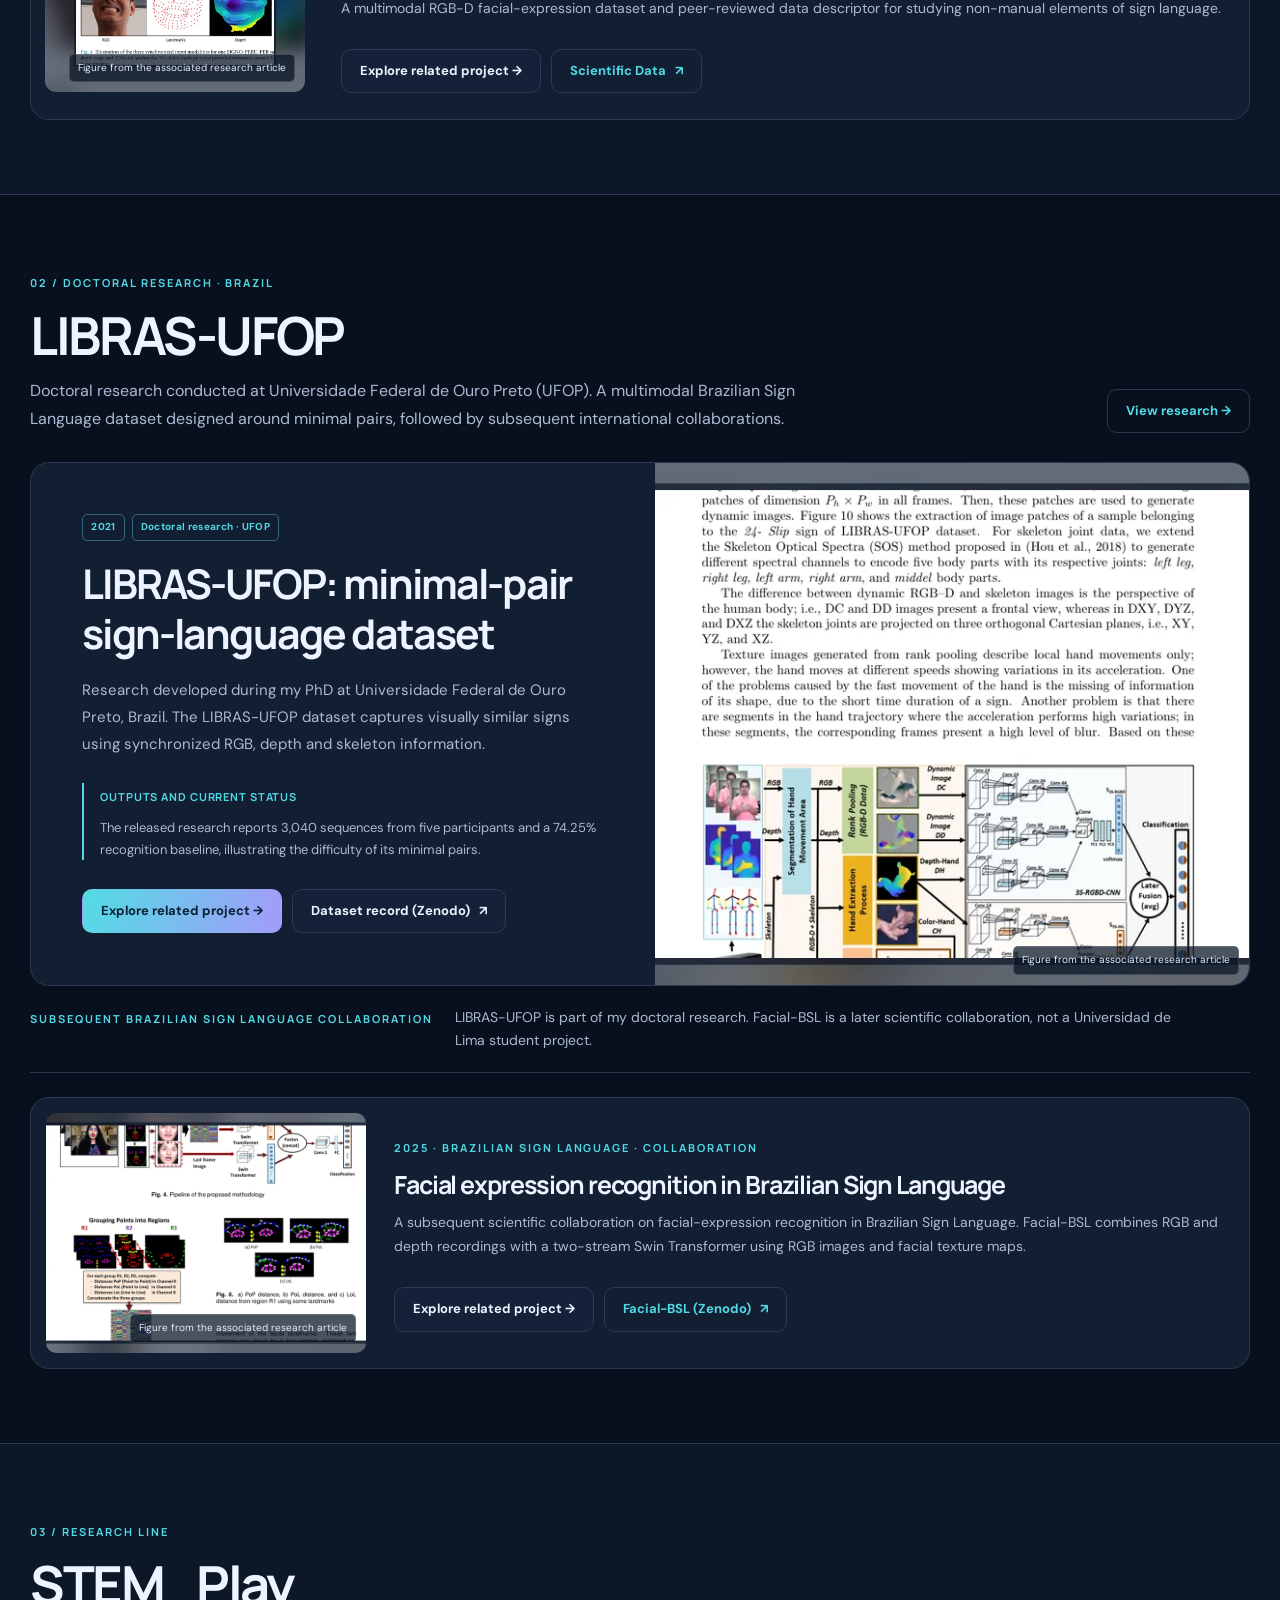
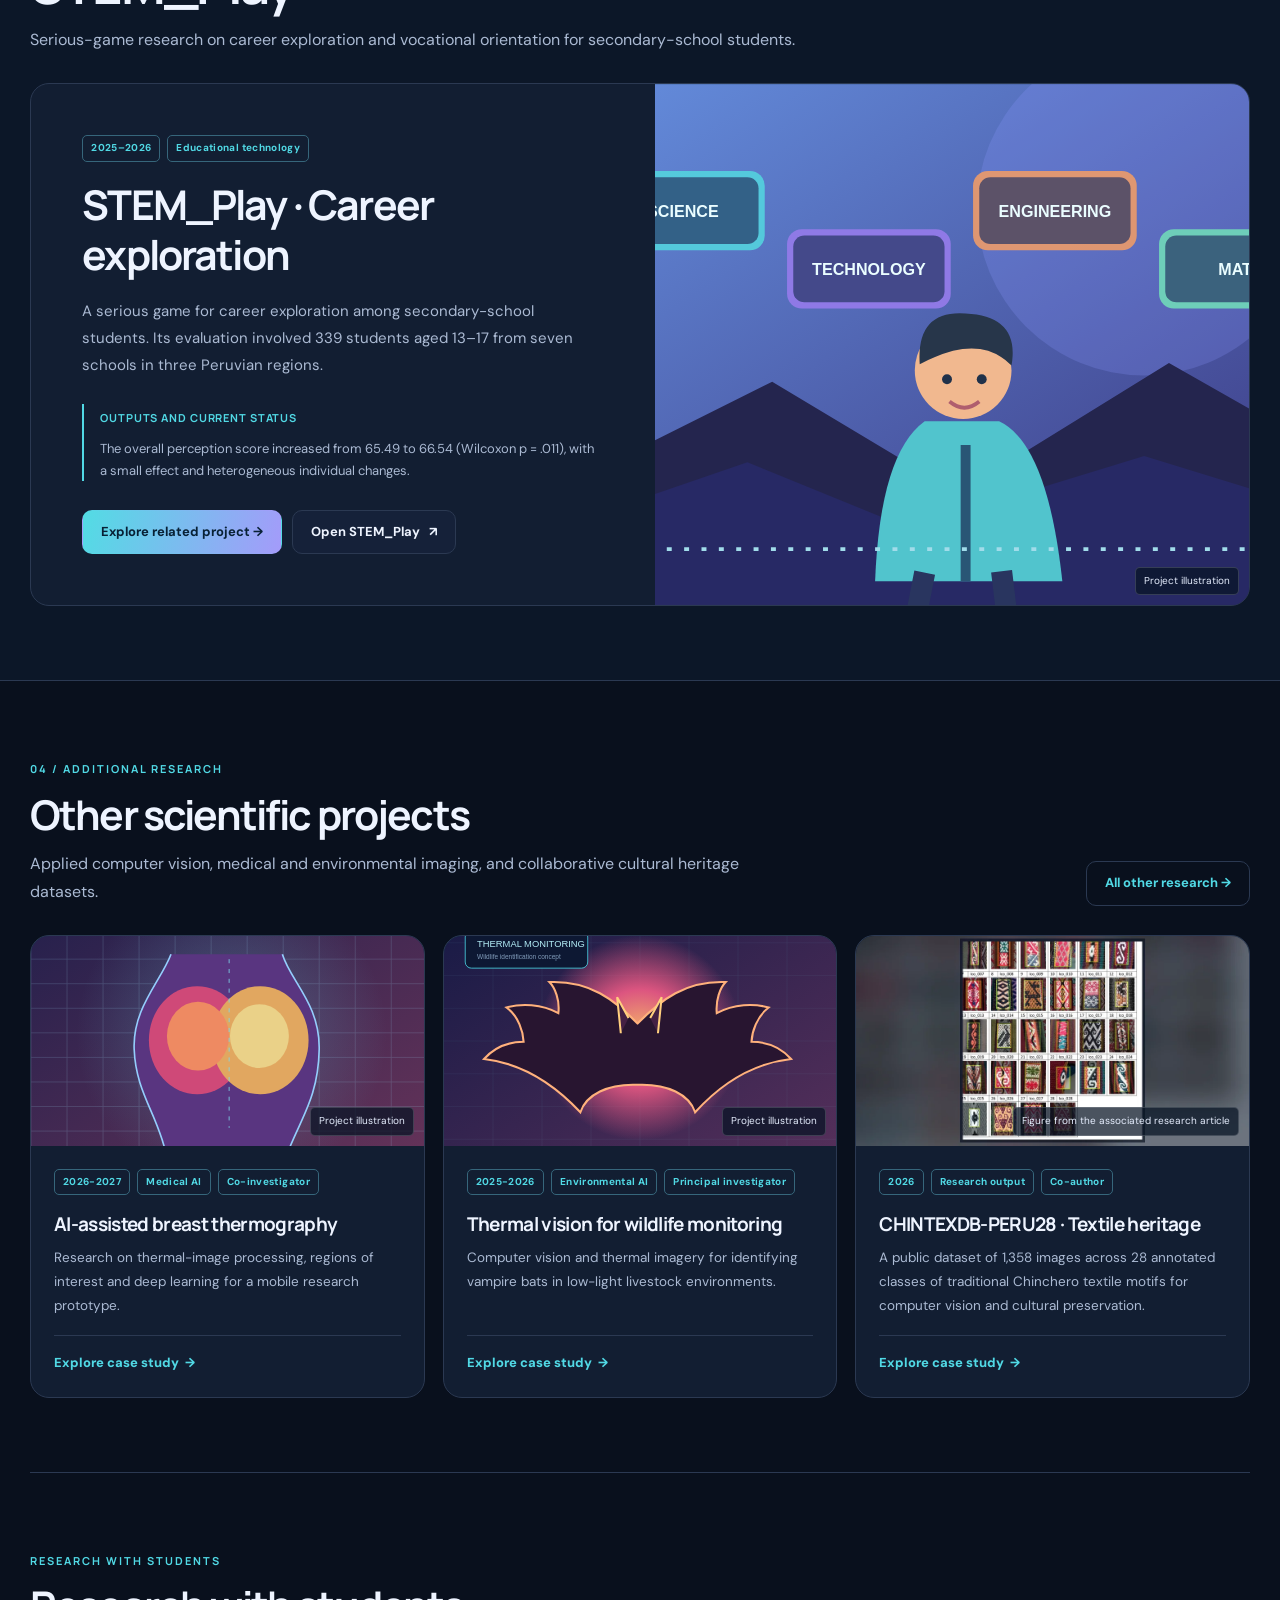
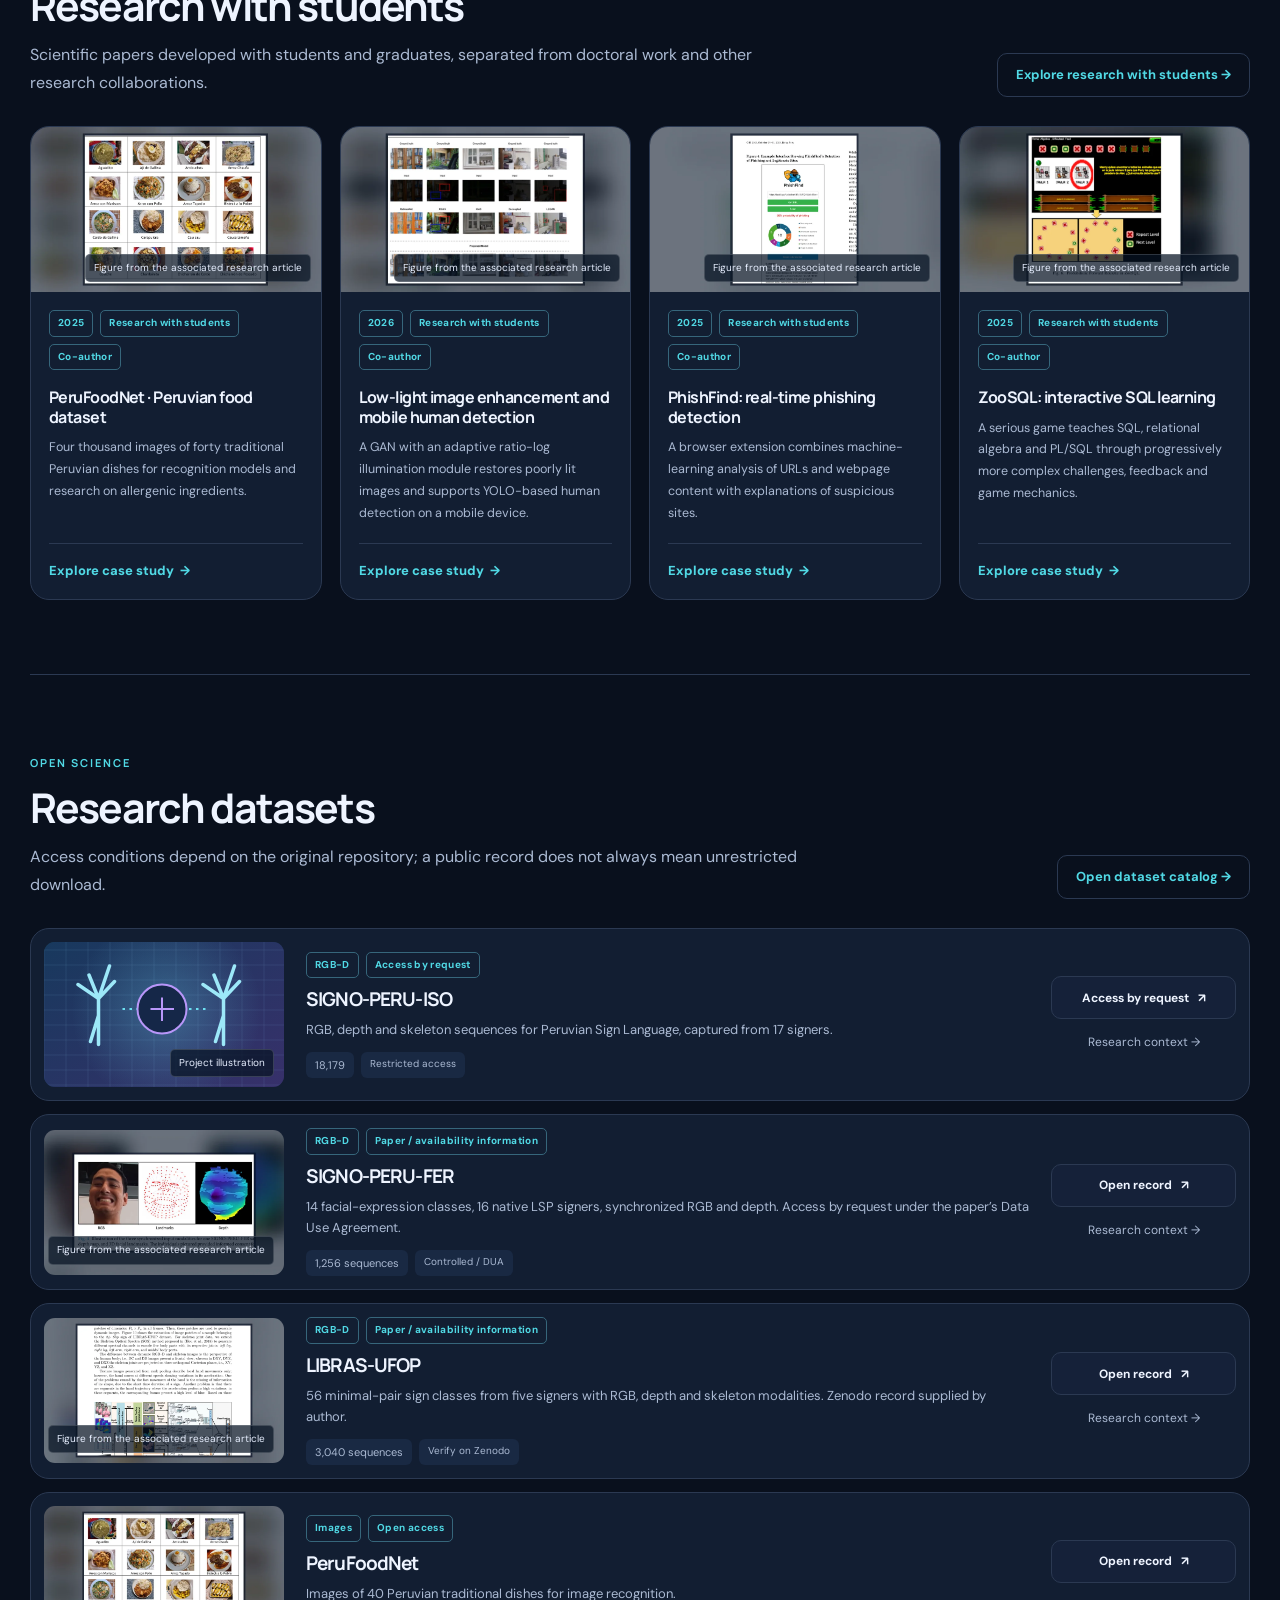
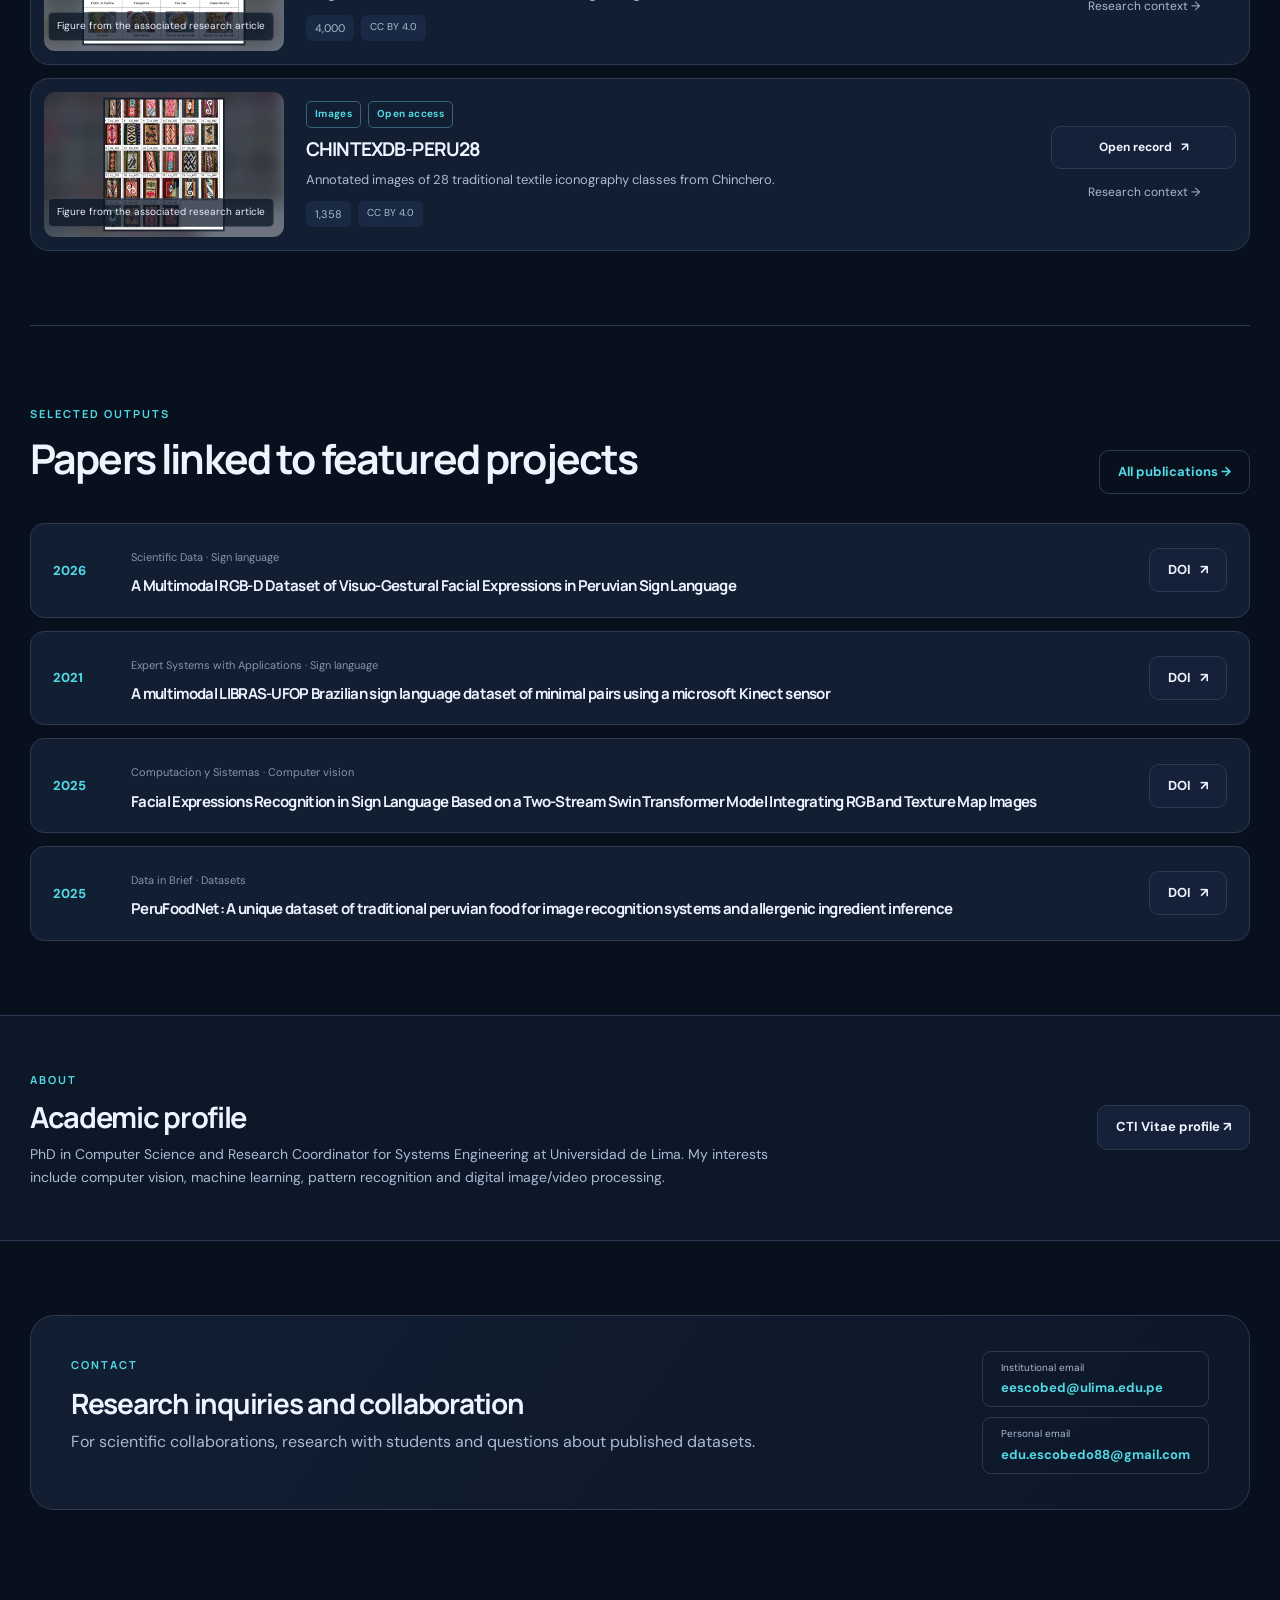
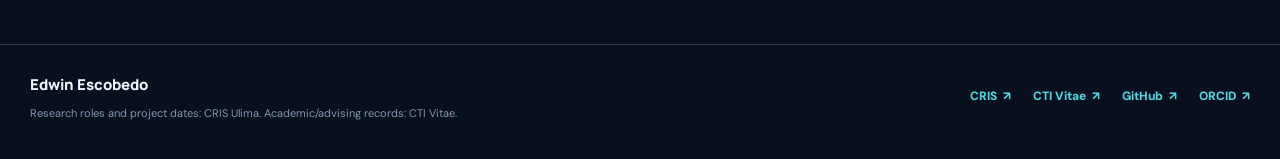
==== commit 634efa24: "Publish V7: SignoPeru, UFOP doctoral LIBRAS and STEM_Play research-first portfolio with sourced figu" ====
--- a/index.html
+++ b/index.html
@@ -4,16 +4,16 @@
 <meta charset="utf-8">
 <meta name="viewport" content="width=device-width,initial-scale=1">
 <meta name="theme-color" content="#09101d">
-<meta name="description" content="Research, papers, datasets, and student collaborations by Edwin Escobedo.">
+<meta name="description" content="Research projects in Peruvian Sign Language, doctoral work in Brazilian Sign Language, STEM education, publications and datasets by Edwin Escobedo.">
 <meta property="og:type" content="website">
 <meta property="og:title" content="Edwin Escobedo | Research in AI and Computer Vision">
-<meta property="og:description" content="Research, papers, datasets, and student collaborations by Edwin Escobedo.">
+<meta property="og:description" content="Research projects in Peruvian Sign Language, doctoral work in Brazilian Sign Language, STEM education, publications and datasets by Edwin Escobedo.">
 <link rel="canonical" href="https://edwinescobedo.github.io/">
 <title>Edwin Escobedo | Research in AI and Computer Vision</title>
 <link rel="icon" href="assets/icon.svg" type="image/svg+xml">
-<link rel="stylesheet" href="style.css?v=5.0">
-<script src="content.js?v=5.0" defer></script>
-<script src="app.js?v=5.0" defer></script>
+<link rel="stylesheet" href="style.css?v=7.0">
+<script src="content.js?v=7.0" defer></script>
+<script src="app.js?v=7.0" defer></script>
 </head>
 <body data-page="home">
 <div id="site-header"></div>
--- a/style.css
+++ b/style.css
@@ -20,3 +20,9 @@
 @media(max-width:650px){.shell{width:calc(100% - 30px)}.brand{font-size:17px}.switches{gap:5px}.switch{padding:8px 10px;min-width:auto}.switch span{display:none}.hero{padding:37px 0 43px}.hero h1{font-size:clamp(35px,10vw,48px)}.hero-content>p{font-size:15px}.author-inline{margin-bottom:22px}.hero-project-image{height:200px}.section{padding:54px 0}.section-head{display:block;margin-bottom:21px}.section-head .button{margin-top:20px}.section-head h2{font-size:29px}.research-grid,.catalog-grid,.signo-grid,.student-grid,.thesis-grid{grid-template-columns:1fr}.research-card.featured-card{grid-column:auto;display:flex;flex-direction:column}.featured-card .card-image{order:0;height:200px}.featured-card .research-copy{padding:22px;order:1}.featured-card .research-copy h3{font-size:23px}.research-card .card-image{height:190px}.signo-grid{gap:15px}.stage-card .visual{height:185px}.student-card{flex-direction:row;min-height:0}.student-visual{width:32%;height:auto}.student-copy{padding:18px}.student-copy h3{font-size:16px}.student-copy p{font-size:12px}.dataset-row{grid-template-columns:110px minmax(0,1fr);gap:13px}.dataset-photo .visual{height:120px}.dataset-info h3{font-size:16px}.dataset-info p{font-size:12px}.dataset-info .card-meta{font-size:9px}.dataset-action{grid-column:1/-1}.publication-row{grid-template-columns:46px 1fr;gap:10px}.publication-row>div:last-child{grid-column:2}.publication-row h3{font-size:13px}.about-flex,.footer-wrap{display:block}.about-flex .button{margin-top:22px}.footer-links{margin-top:19px}.contact-card{padding:22px;grid-template-columns:1fr}.contact-card h2{font-size:24px}.contact-mails{min-width:0}.contact-mails strong{overflow-wrap:anywhere}.page-hero{padding:44px 0 20px}.page-hero h1{font-size:34px}.filter-bar{flex-direction:column}.filter-bar select{min-width:0}.detail-hero{grid-template-columns:1fr}.detail-hero>.visual{height:240px}.detail-heading h1{font-size:36px}.detail-body{gap:23px}.case-sections article{display:block}.case-sections h2{margin-top:12px}.case-sections p{margin-top:10px}.teaching-flex{grid-template-columns:1fr}}
 @media(max-width:420px){.student-card{flex-direction:column}.student-visual{width:100%;height:160px}.student-copy{padding:20px}}
 @media(prefers-reduced-motion:reduce){*,*:before,*:after{scroll-behavior:auto!important;animation:none!important;transition:none!important}}
+
+/* V7 — research programmes take precedence over the personal CV. */
+.hero-v7{min-height:580px;grid-template-columns:1.18fr .85fr;gap:56px;padding:88px 0 100px}.hero-v7 .hero-content h1{font-size:clamp(42px,4.75vw,70px);letter-spacing:-.058em;line-height:1.13;max-width:750px}.hero-v7 .author-inline{margin-bottom:26px}.hero-v7 .hero-content>p{max-width:710px}.hero-v7-visual{align-self:stretch;max-height:510px}.hero-v7-visual .hero-project-image{height:390px}.hero-v7-visual .visual figcaption{font-size:10px}.hero-v7-visual .hero-project-caption{background:var(--card)}.line-jump{display:flex;flex-wrap:wrap;gap:8px;margin-top:39px}.line-jump>a{font-size:12px;font-weight:700;padding:9px 12px;border:1px solid var(--border);border-radius:24px;background:var(--card);color:var(--muted);transition:background .2s,border-color .2s}.line-jump>a:hover{color:var(--text);border-color:var(--accent)}.line-jump span{color:var(--accent)}.priority-section{border-top:1px solid var(--border)}.priority-section .section-head h2,.section#libras h2,.section#stemplay h2{font-size:clamp(36px,4.1vw,60px)}.signo-grid{gap:16px}.signo-grid .stage-card{border-top:2px solid var(--accent)}.research-output{display:grid;grid-template-columns:260px 1fr;gap:22px;align-items:center;background:var(--card);border:1px solid var(--border);border-radius:var(--radius);padding:14px;margin-top:19px}.research-output>.visual,.research-output>div>.visual{height:160px;border-radius:11px}.research-output>div:nth-child(2){padding:12px 14px}.research-output h3{margin:8px 0}.research-output p{color:var(--muted);font-size:14px;margin-bottom:0}.research-feature{display:grid;grid-template-columns:1.05fr 1fr;border:1px solid var(--border);border-radius:var(--radius);overflow:hidden;background:var(--card);min-height:420px}.feature-copy{padding:clamp(24px,4vw,53px);display:flex;align-items:flex-start;flex-direction:column;justify-content:center}.feature-copy h3{font-size:clamp(27px,3.2vw,42px);margin:8px 0 18px;max-width:540px}.feature-copy>p{color:var(--muted);font-size:15px;line-height:1.8}.feature-result{border-left:2px solid var(--accent);padding-left:16px;margin-top:10px}.feature-result>span{font:700 11px Manrope,sans-serif;letter-spacing:.08em;text-transform:uppercase;color:var(--accent)}.feature-result p{font-size:13px;color:var(--muted);margin:8px 0 0}.feature-image{min-height:420px;display:block}.feature-image .visual{height:100%;border-radius:0}.feature-image img{object-fit:cover}.continuation{display:flex;align-items:start;gap:22px;padding:20px 0;border-bottom:1px solid var(--border)}.continuation>span{min-width:215px;padding-top:6px}.continuation p{margin:0;color:var(--muted);font-size:14px;max-width:740px}.followup-card{display:grid;grid-template-columns:320px 1fr;gap:28px;border:1px solid var(--border);background:var(--card);border-radius:var(--radius);padding:15px;margin-top:24px;min-height:270px;align-items:center}.followup-card>a>.visual{height:240px;border-radius:10px}.followup-card>div>h3{font-size:25px;margin:10px 0}.followup-card>div>p{color:var(--muted);font-size:14px;line-height:1.7}.line-grid{display:grid;grid-template-columns:repeat(3,minmax(0,1fr));gap:18px}.line-grid .research-card .card-image{height:210px}.line-grid.student-preview{grid-template-columns:repeat(4,minmax(0,1fr))}.line-grid.student-preview .card-image{height:165px}.line-grid.student-preview .research-copy{padding:18px}.line-grid.student-preview h3{font-size:16px}.line-grid.student-preview .research-copy p{font-size:12.5px}.catalog-jump{margin-top:0;margin-bottom:22px}.catalog-grid .research-card{width:100%}.dataset-info .dataset-tags span:last-child{font-size:10px}.about-strip{border-top:1px solid var(--border)}.research-feature .visual img,.followup-card .visual img{object-position:center}.section.special-section+.section.shell{border-top:0}.research-output .eyebrow{margin-bottom:4px}.hero-v7 .hero-project-caption{min-height:115px}.student-preview .card-bottom{margin-top:auto}.student-preview .card-bottom small{display:none}
+@media(max-width:1040px){.line-grid.student-preview{grid-template-columns:repeat(2,minmax(0,1fr))}.hero-v7{gap:26px}.research-feature{min-height:340px}.feature-image{min-height:340px}.followup-card{grid-template-columns:270px 1fr}}
+@media(max-width:760px){.hero-v7{grid-template-columns:1fr;padding:51px 0 64px;min-height:0}.hero-v7 .hero-content h1{font-size:clamp(39px,8vw,56px)}.hero-v7-visual{max-height:350px}.hero-v7-visual .hero-project-image{height:235px}.hero-v7 .line-jump{margin-top:24px}.research-feature{grid-template-columns:1fr}.feature-image{order:-1;min-height:230px;height:230px}.feature-copy{padding:24px}.feature-copy h3{font-size:28px}.research-output{grid-template-columns:1fr}.research-output>div>.visual{height:220px}.followup-card{grid-template-columns:1fr;gap:10px}.followup-card>a>.visual{height:220px}.followup-card>div{padding:10px 12px 16px}.continuation{flex-direction:column;gap:7px}.line-grid,.line-grid.student-preview{grid-template-columns:1fr}.signo-grid{grid-template-columns:1fr}.priority-section .section-head h2,.section#libras h2,.section#stemplay h2{font-size:36px}.line-grid.student-preview .card-image{height:205px}}
+@media (prefers-reduced-motion:reduce){*,*::before,*::after{scroll-behavior:auto!important;transition-duration:.01ms!important;animation-duration:.01ms!important}}
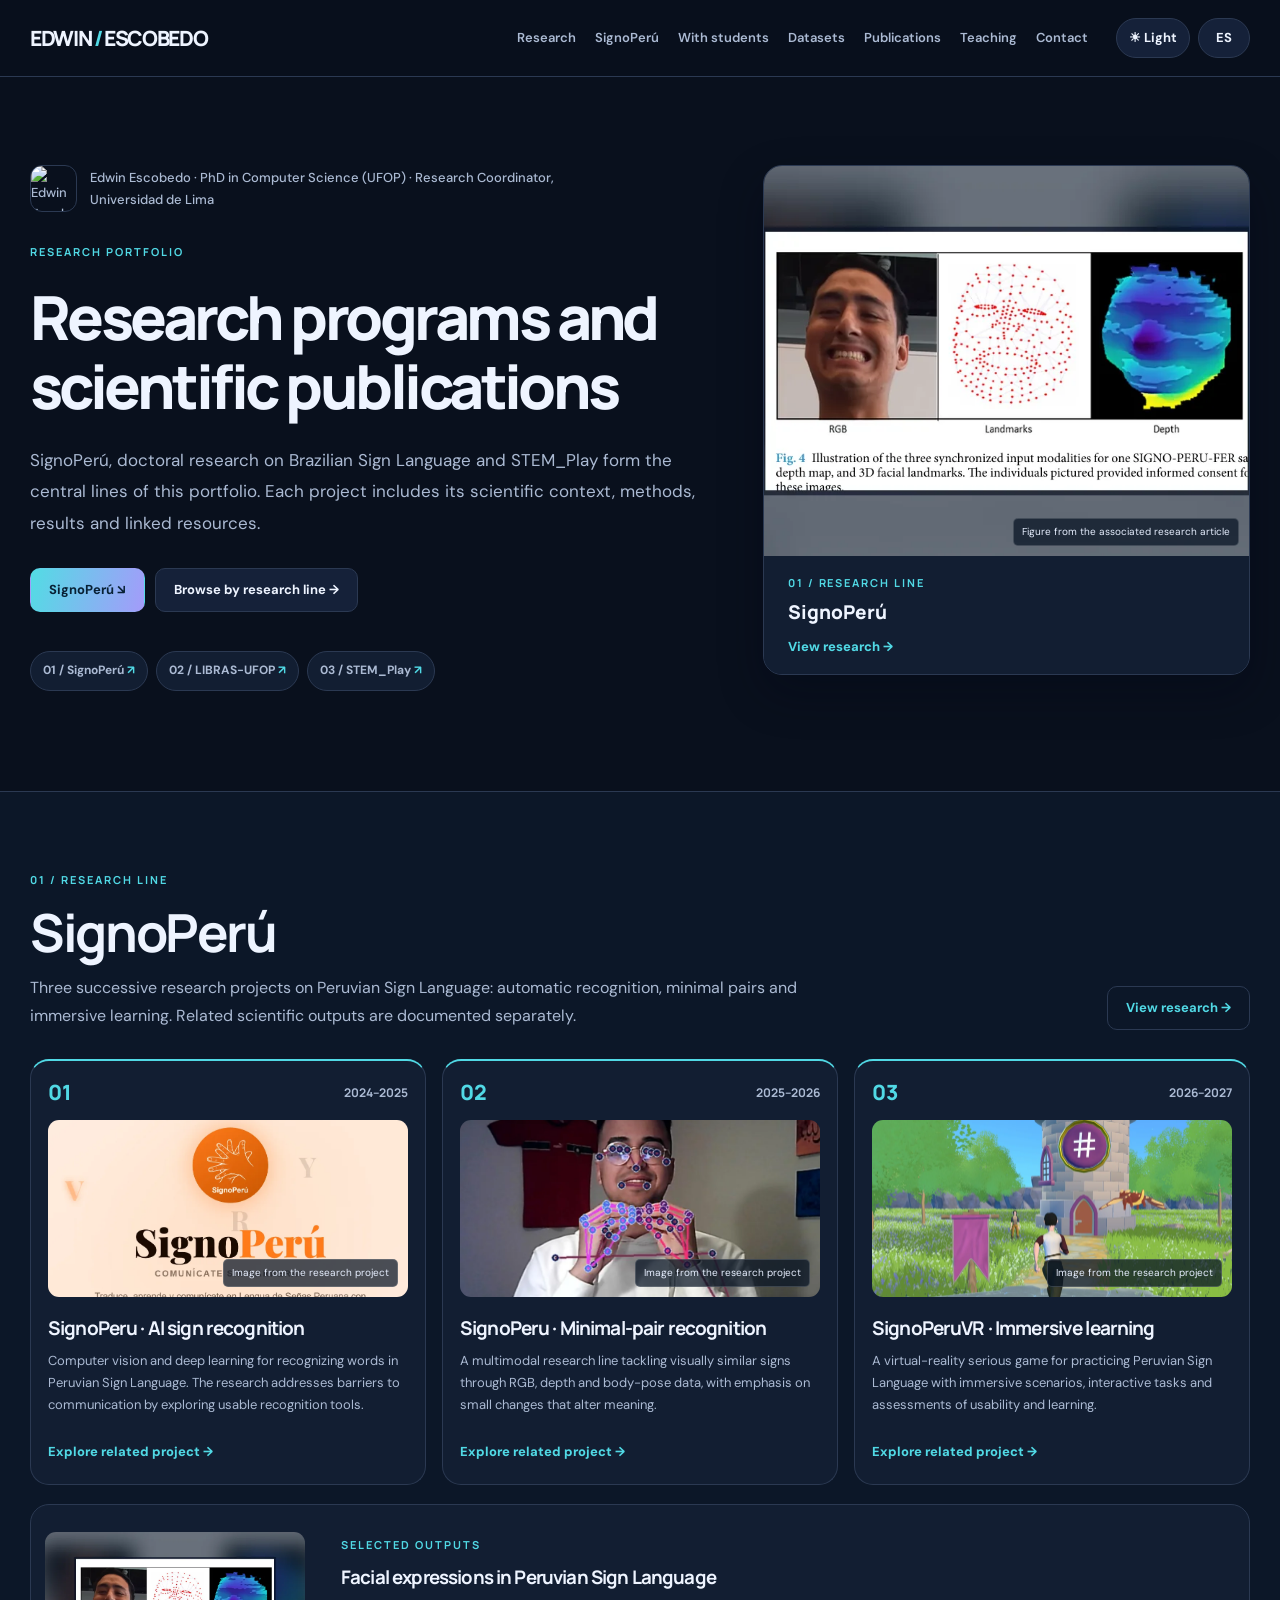
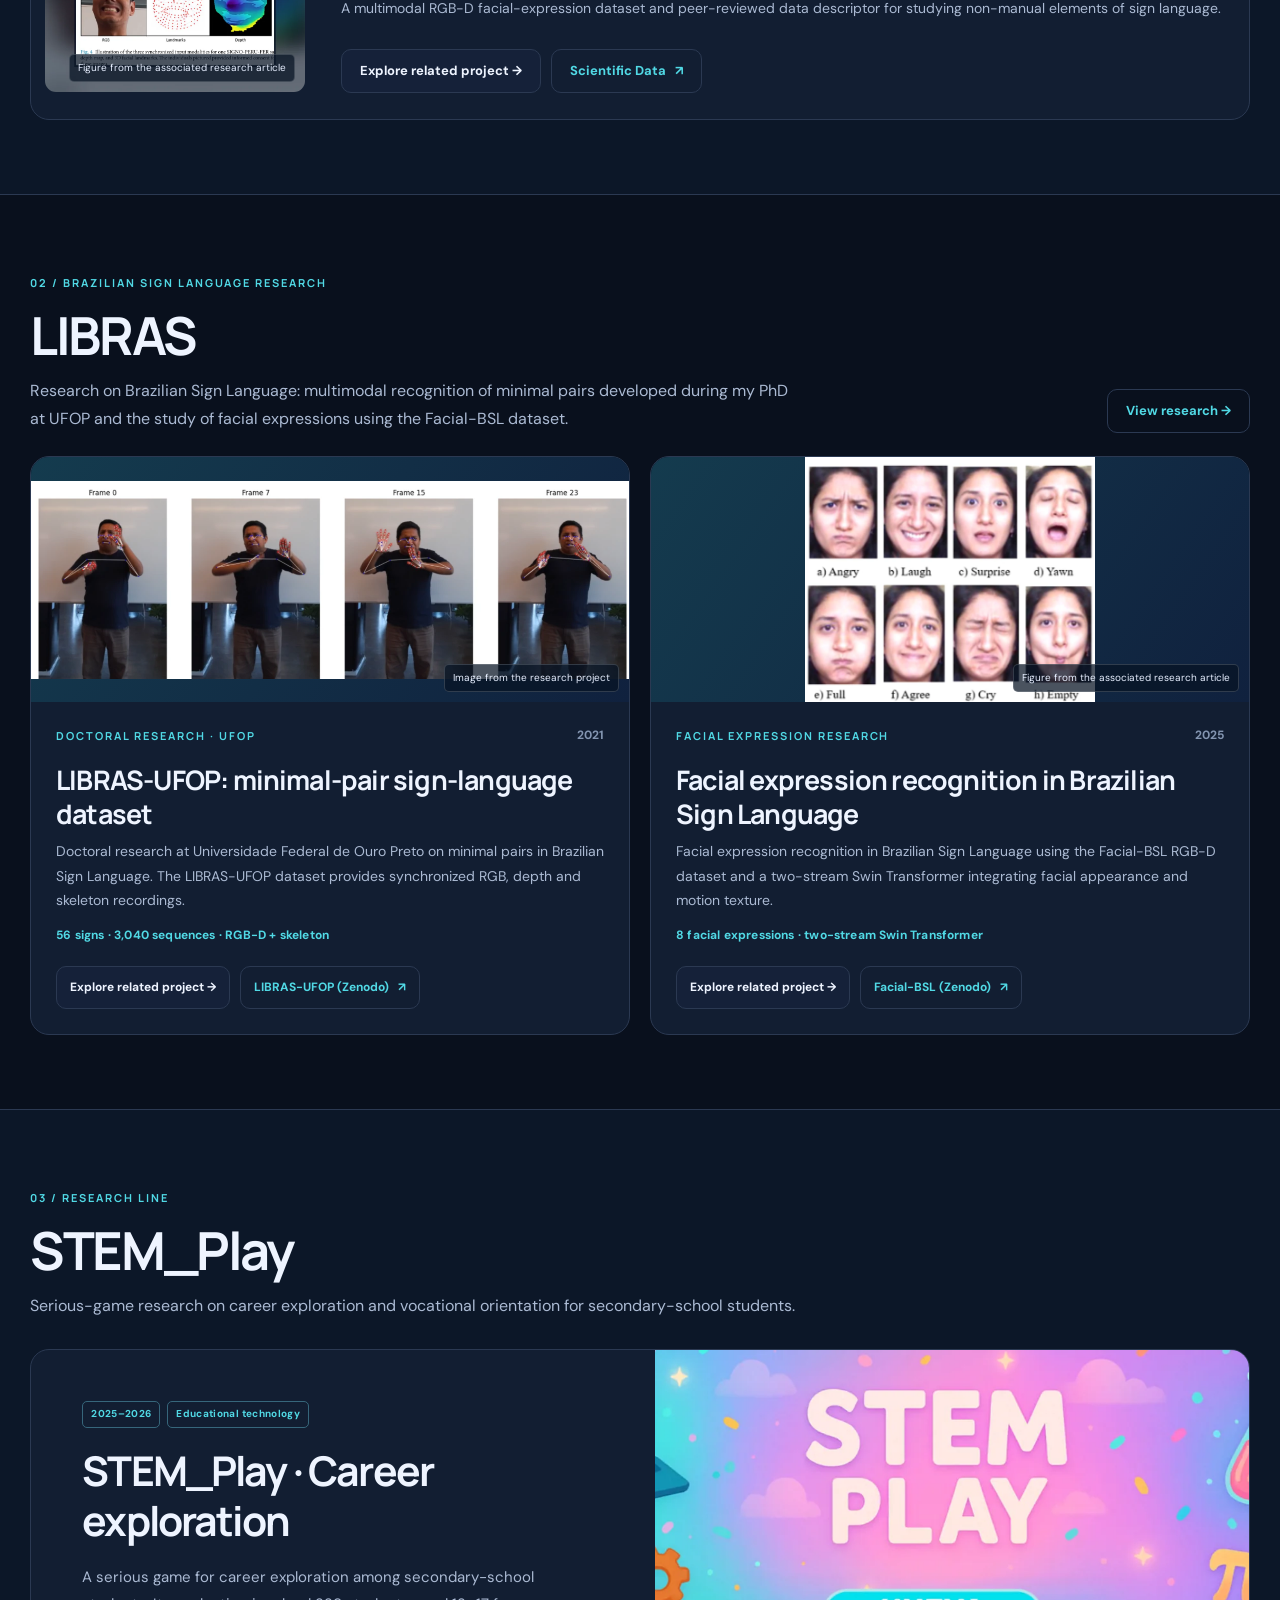
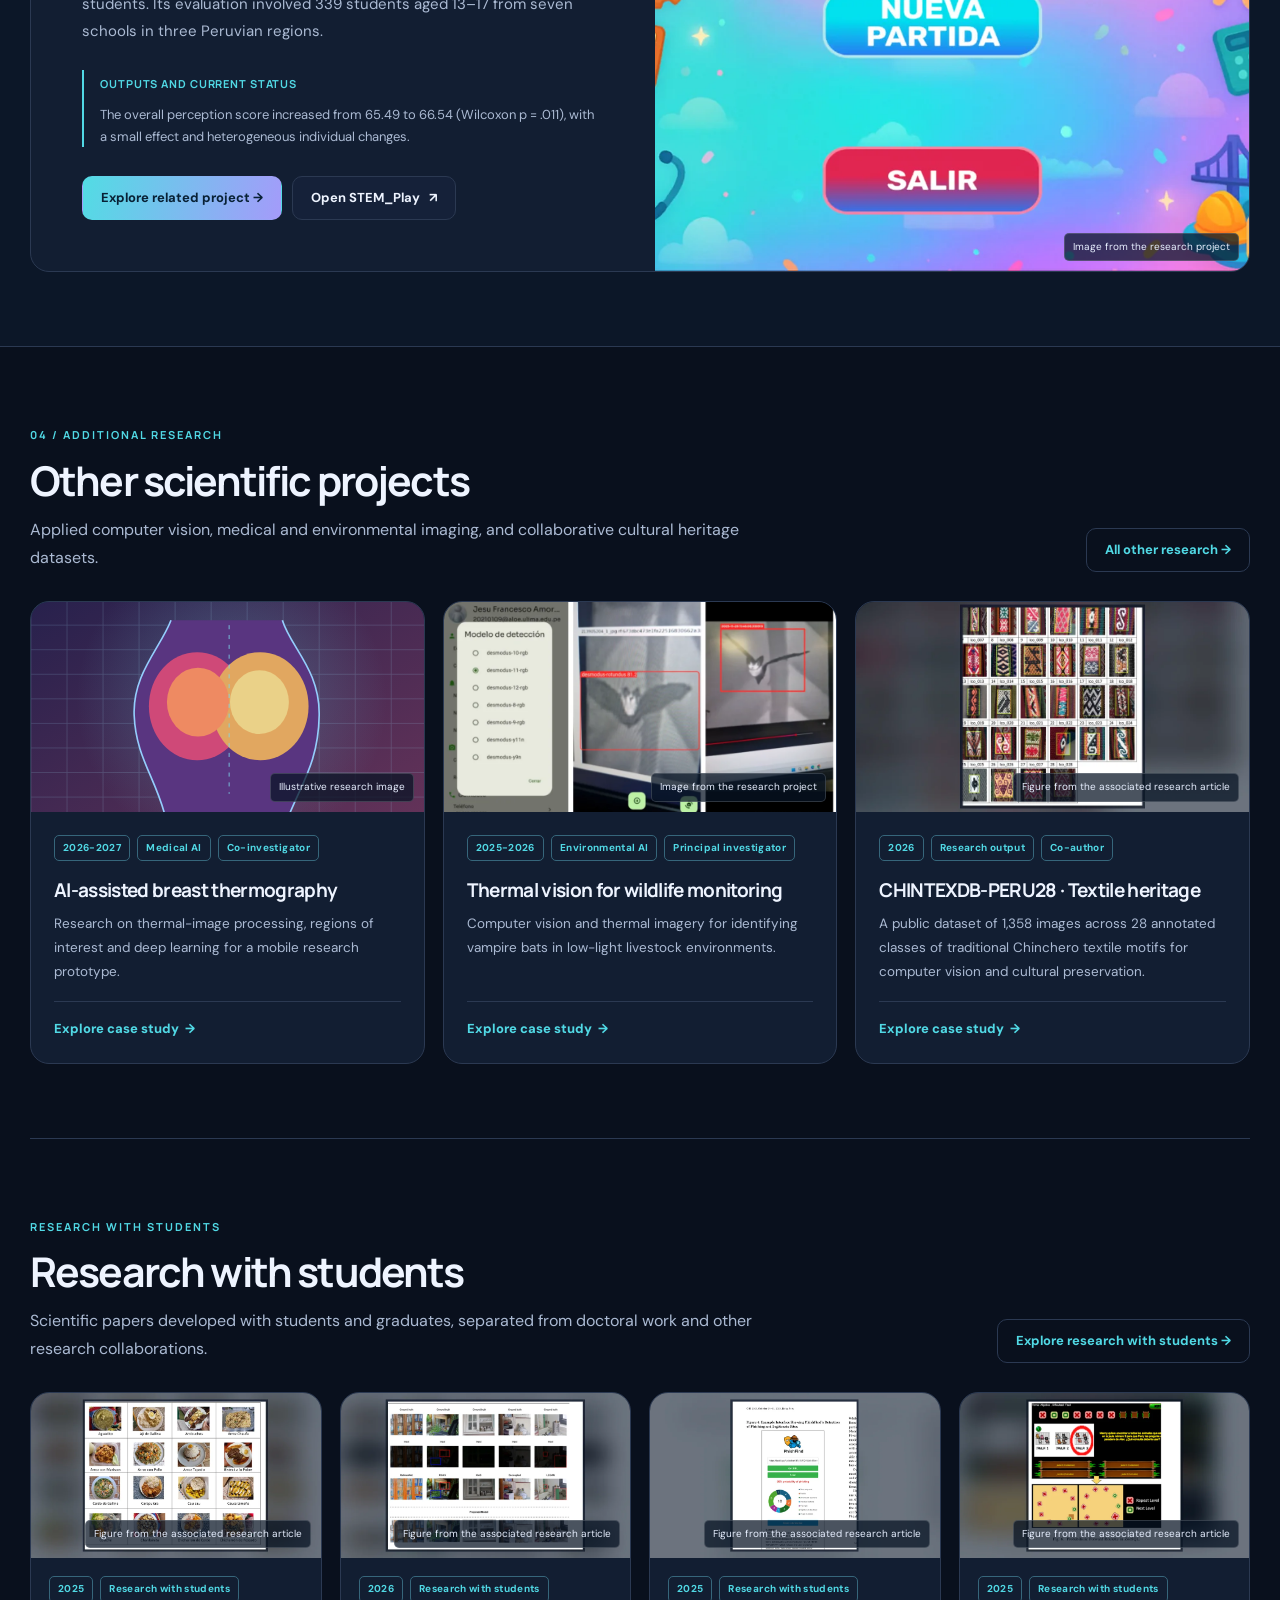
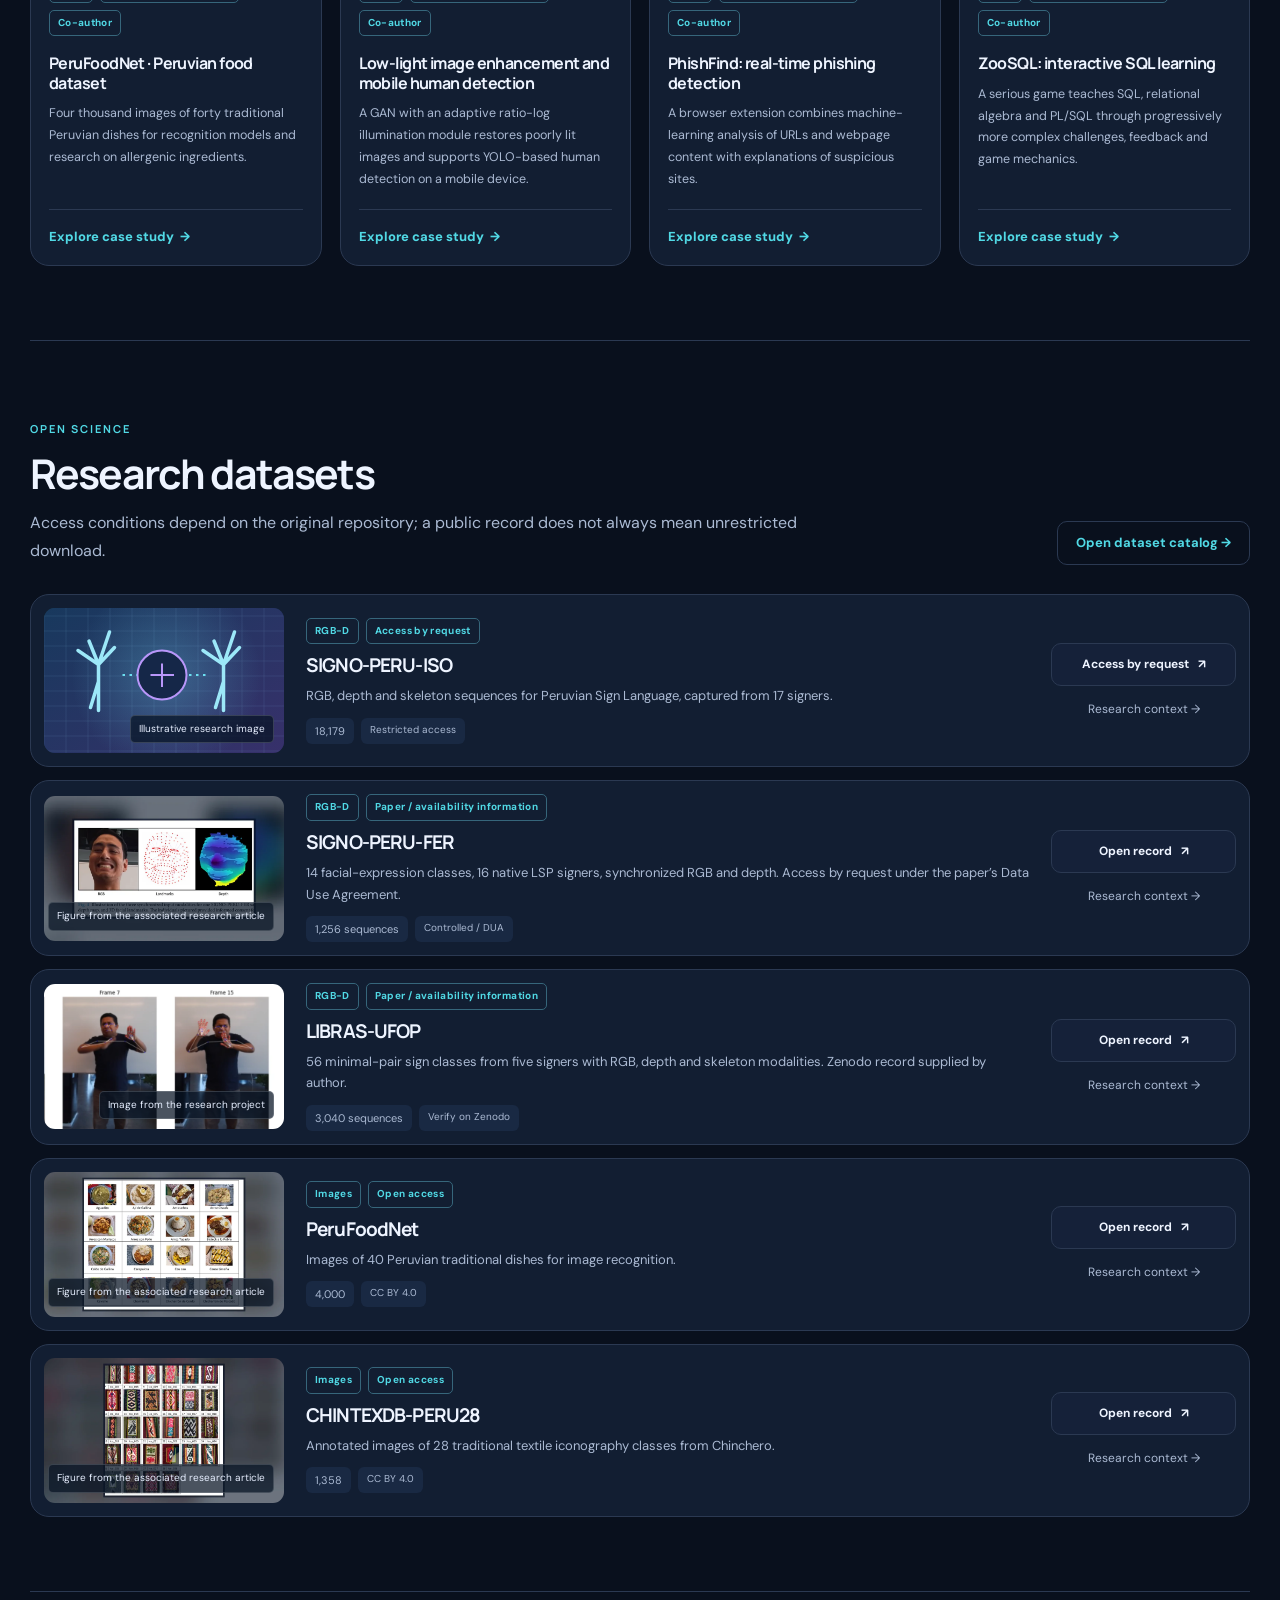
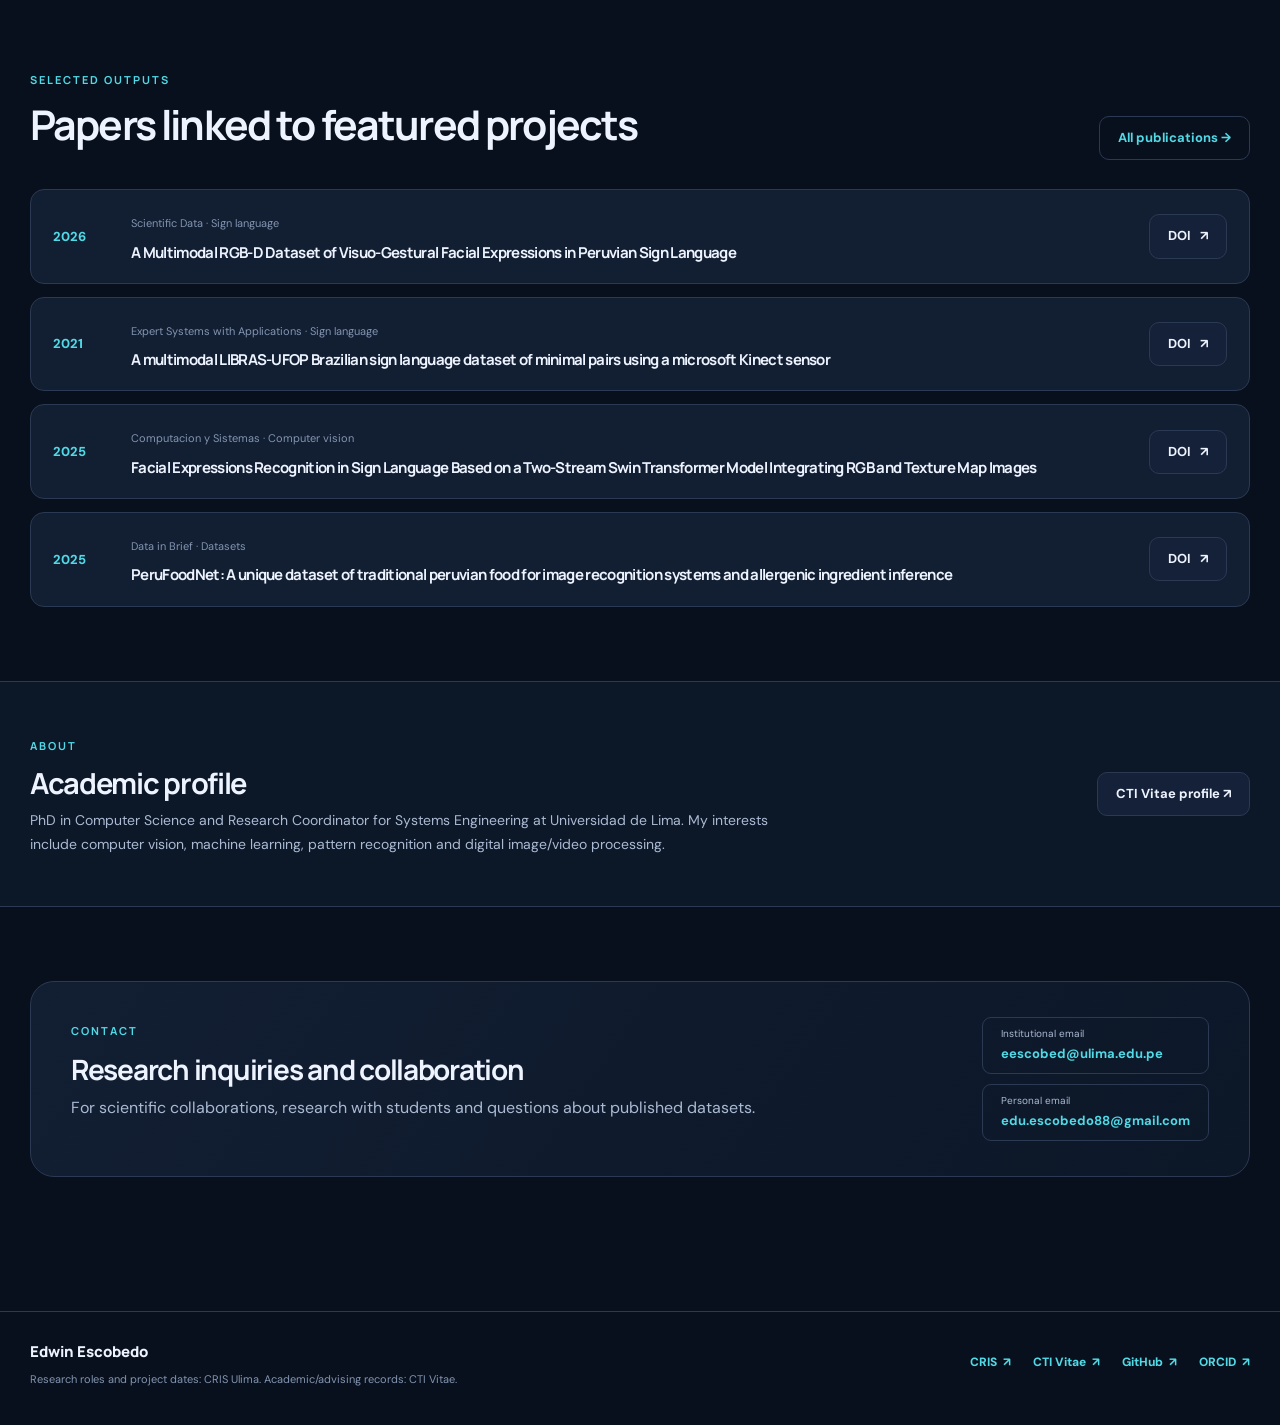
==== commit 046d9e82: "V8: Group LIBRAS-UFOP and Facial-BSL under one research section with real project imagery" ====
--- a/index.html
+++ b/index.html
@@ -11,9 +11,9 @@
 <link rel="canonical" href="https://edwinescobedo.github.io/">
 <title>Edwin Escobedo | Research in AI and Computer Vision</title>
 <link rel="icon" href="assets/icon.svg" type="image/svg+xml">
-<link rel="stylesheet" href="style.css?v=7.0">
-<script src="content.js?v=7.0" defer></script>
-<script src="app.js?v=7.0" defer></script>
+<link rel="stylesheet" href="style.css?v=8.0">
+<script src="content.js?v=8.0" defer></script>
+<script src="app.js?v=8.0" defer></script>
 </head>
 <body data-page="home">
 <div id="site-header"></div>
--- a/style.css
+++ b/style.css
@@ -26,3 +26,24 @@
 @media(max-width:1040px){.line-grid.student-preview{grid-template-columns:repeat(2,minmax(0,1fr))}.hero-v7{gap:26px}.research-feature{min-height:340px}.feature-image{min-height:340px}.followup-card{grid-template-columns:270px 1fr}}
 @media(max-width:760px){.hero-v7{grid-template-columns:1fr;padding:51px 0 64px;min-height:0}.hero-v7 .hero-content h1{font-size:clamp(39px,8vw,56px)}.hero-v7-visual{max-height:350px}.hero-v7-visual .hero-project-image{height:235px}.hero-v7 .line-jump{margin-top:24px}.research-feature{grid-template-columns:1fr}.feature-image{order:-1;min-height:230px;height:230px}.feature-copy{padding:24px}.feature-copy h3{font-size:28px}.research-output{grid-template-columns:1fr}.research-output>div>.visual{height:220px}.followup-card{grid-template-columns:1fr;gap:10px}.followup-card>a>.visual{height:220px}.followup-card>div{padding:10px 12px 16px}.continuation{flex-direction:column;gap:7px}.line-grid,.line-grid.student-preview{grid-template-columns:1fr}.signo-grid{grid-template-columns:1fr}.priority-section .section-head h2,.section#libras h2,.section#stemplay h2{font-size:36px}.line-grid.student-preview .card-image{height:205px}}
 @media (prefers-reduced-motion:reduce){*,*::before,*::after{scroll-behavior:auto!important;transition-duration:.01ms!important;animation-duration:.01ms!important}}
+
+/* V8 — single LIBRAS programme with two peer research studies. */
+.libras-section .section-head h2{font-size:clamp(36px,4.1vw,60px)}
+.libras-section .section-head{margin-bottom:23px}
+.libras-studies{display:grid;grid-template-columns:repeat(2,minmax(0,1fr));gap:20px;align-items:stretch}
+.libras-study{border:1px solid var(--border);border-radius:var(--radius);background:var(--card);overflow:hidden;min-width:0;display:flex;flex-direction:column;transition:border-color .2s ease,transform .2s ease}
+.libras-study:hover{border-color:var(--accent);transform:translateY(-2px)}
+.libras-study-visual{display:block;height:245px;overflow:hidden;background:#0d2033}
+.libras-study-visual .visual{height:100%;background:linear-gradient(125deg,#143b4e,#10213e)}
+.libras-study-visual .visual img{object-fit:contain;object-position:center}
+.libras-study-body{display:flex;flex-direction:column;flex:1;gap:8px;padding:24px 25px 25px}
+.libras-study-meta{display:flex;align-items:center;justify-content:space-between;gap:10px}
+.libras-study-year{font-size:12px;color:var(--faint);font-weight:700;white-space:nowrap}
+.libras-study h3{font-family:Manrope,sans-serif;font-size:clamp(21px,2.1vw,27px);line-height:1.27;letter-spacing:-.03em;margin:9px 0 0}
+.libras-study h3 a:hover{color:var(--accent)}
+.libras-study-body>p{font-size:14px;line-height:1.75;color:var(--muted);margin:0}
+.libras-study .libras-study-metrics{color:var(--accent);font-weight:700;font-size:12px;letter-spacing:.015em;margin-top:4px}
+.libras-study .actions{margin-top:auto;padding-top:12px;display:flex;flex-wrap:wrap;gap:10px}
+.libras-study .button{font-size:12px;padding:10px 13px;white-space:normal}
+@media(max-width:820px){.libras-study-visual{height:205px}.libras-study-body{padding:20px}.libras-study .actions{gap:6px}}
+@media(max-width:650px){.libras-studies{grid-template-columns:1fr}.libras-study-visual{height:215px}.libras-study-body{padding:20px 22px 24px}}
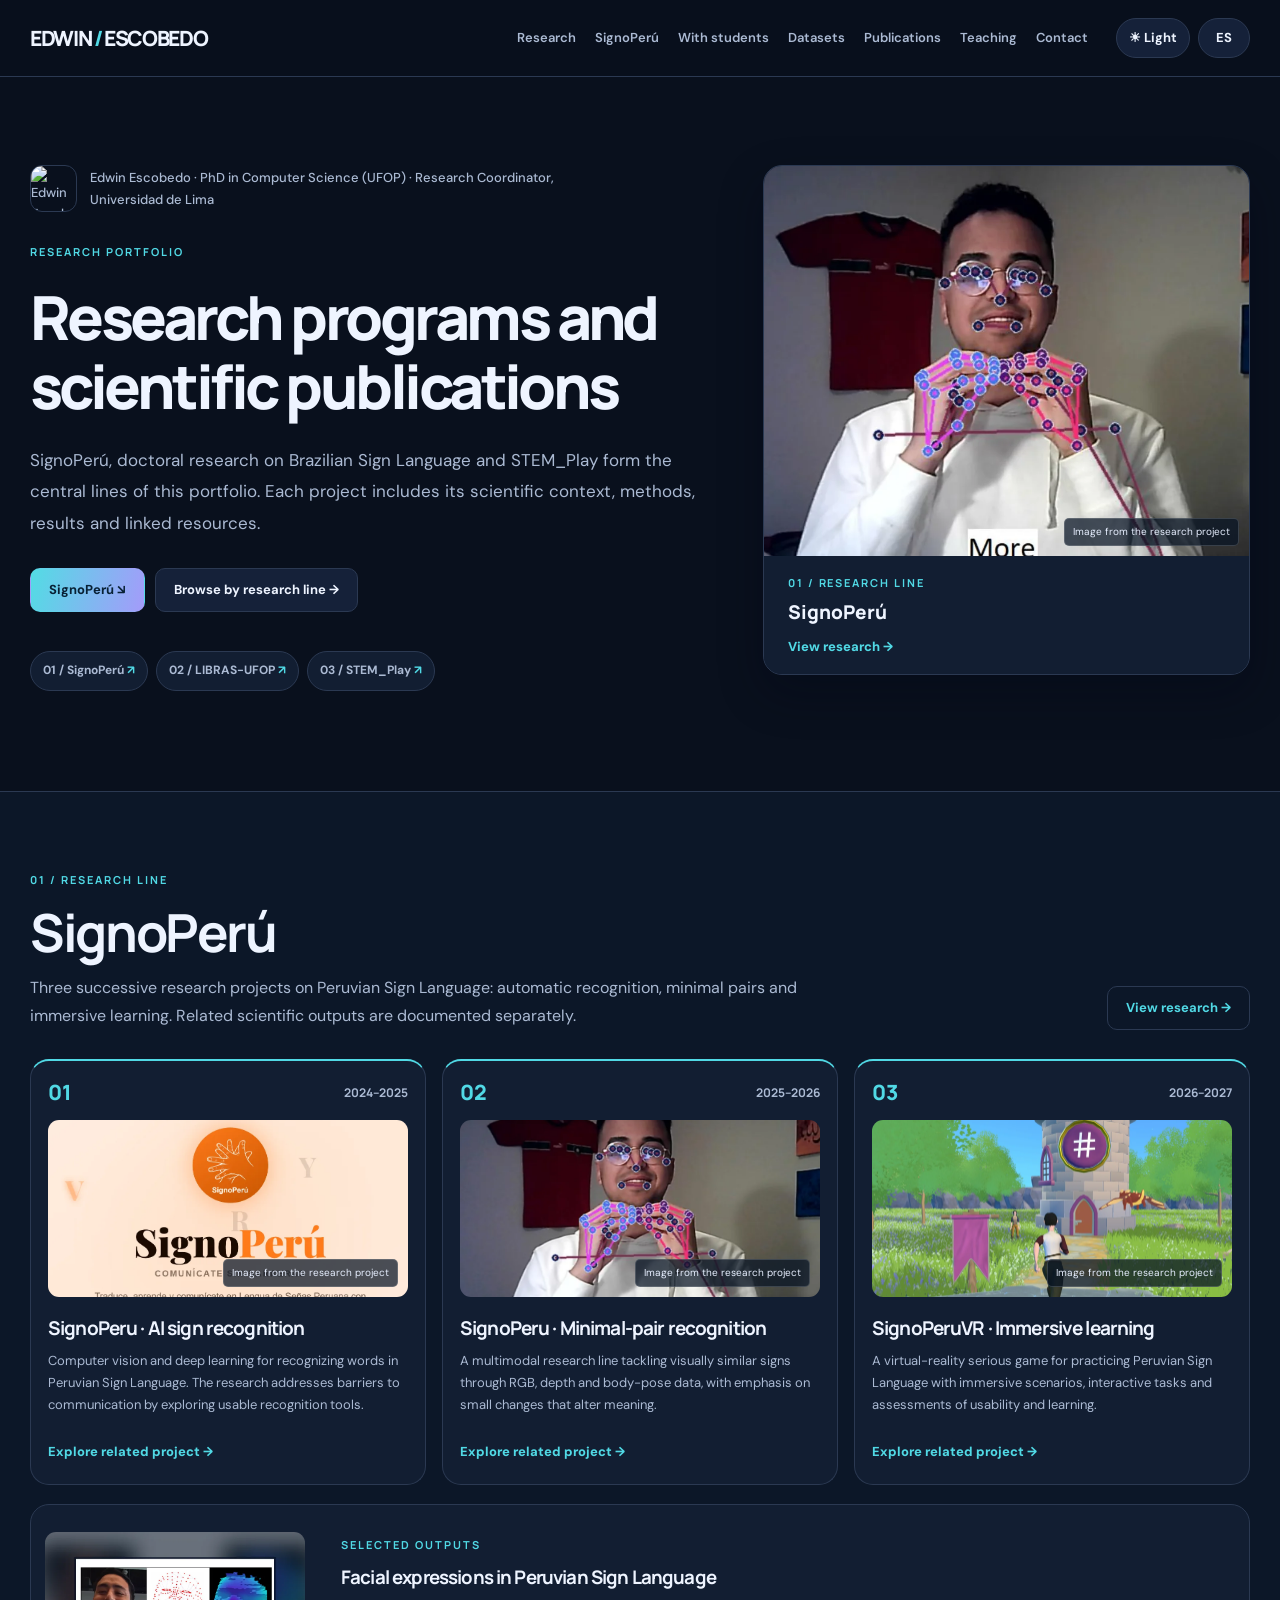
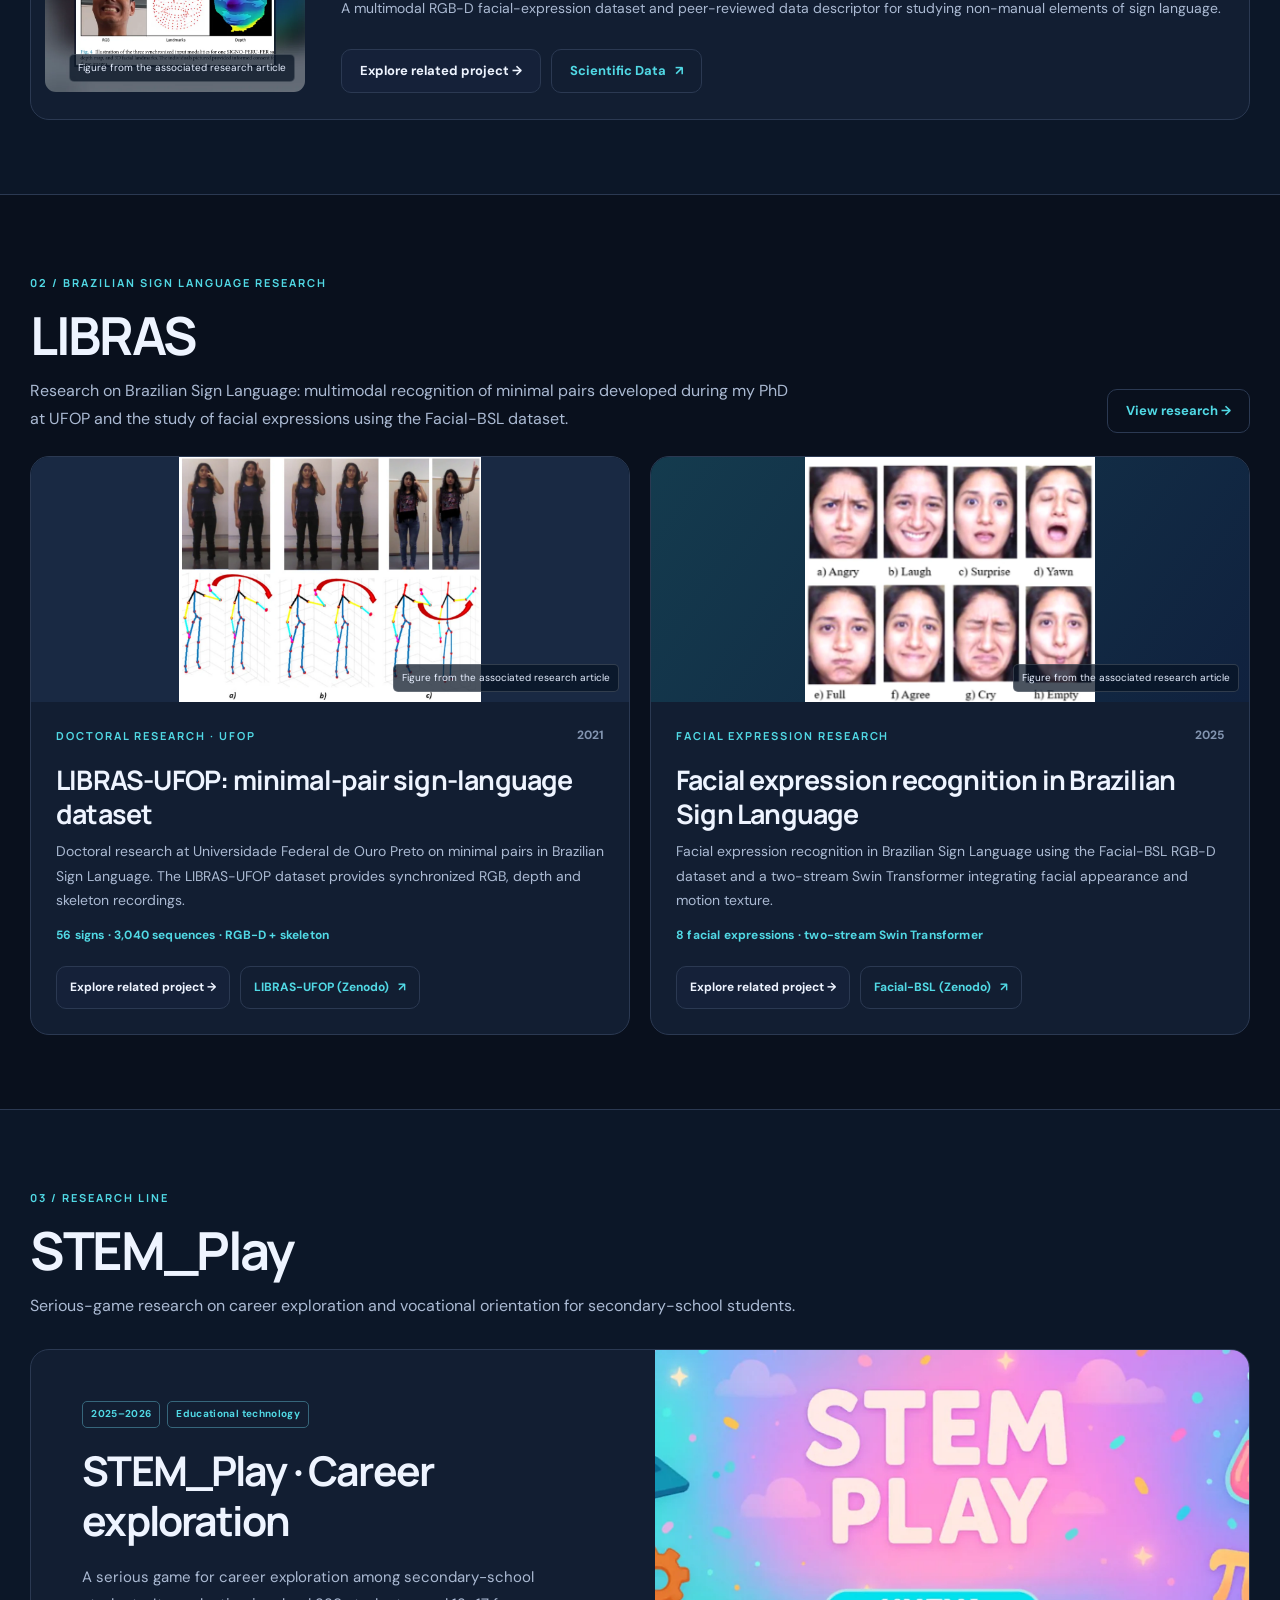
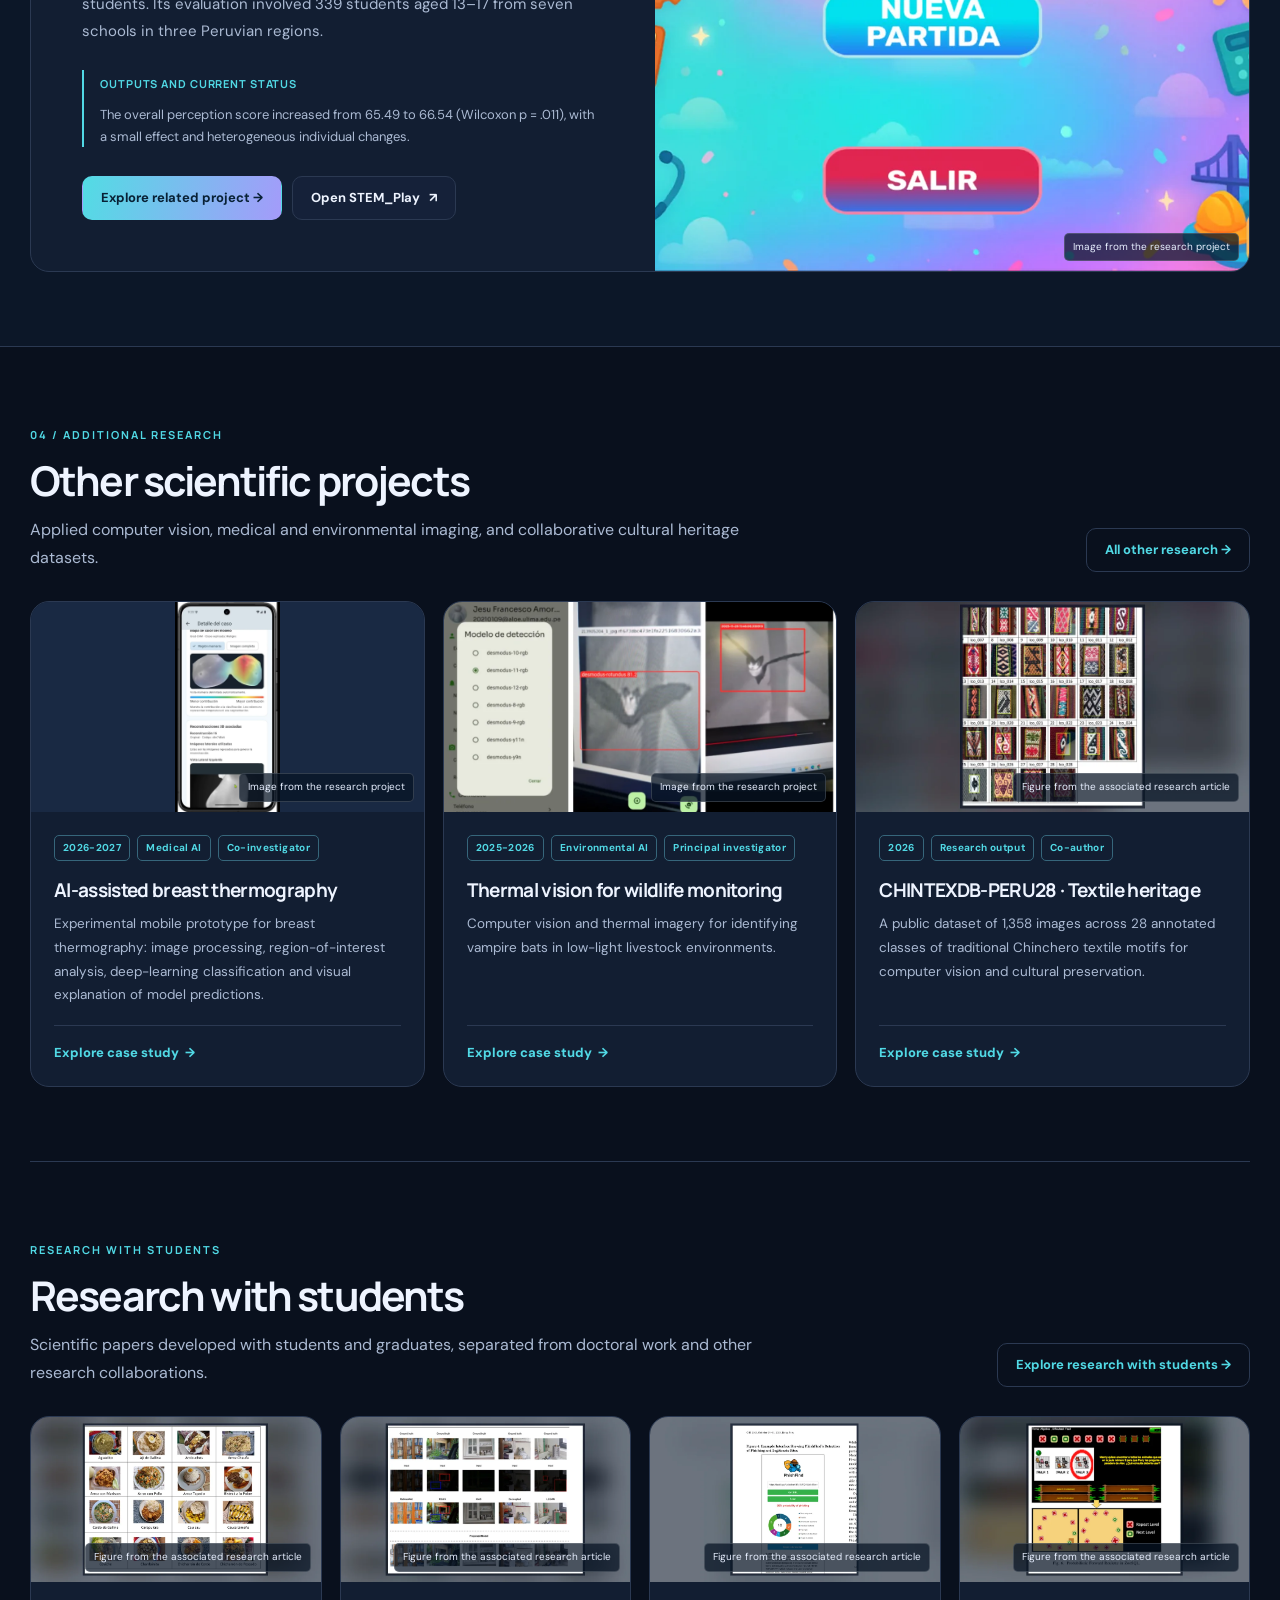
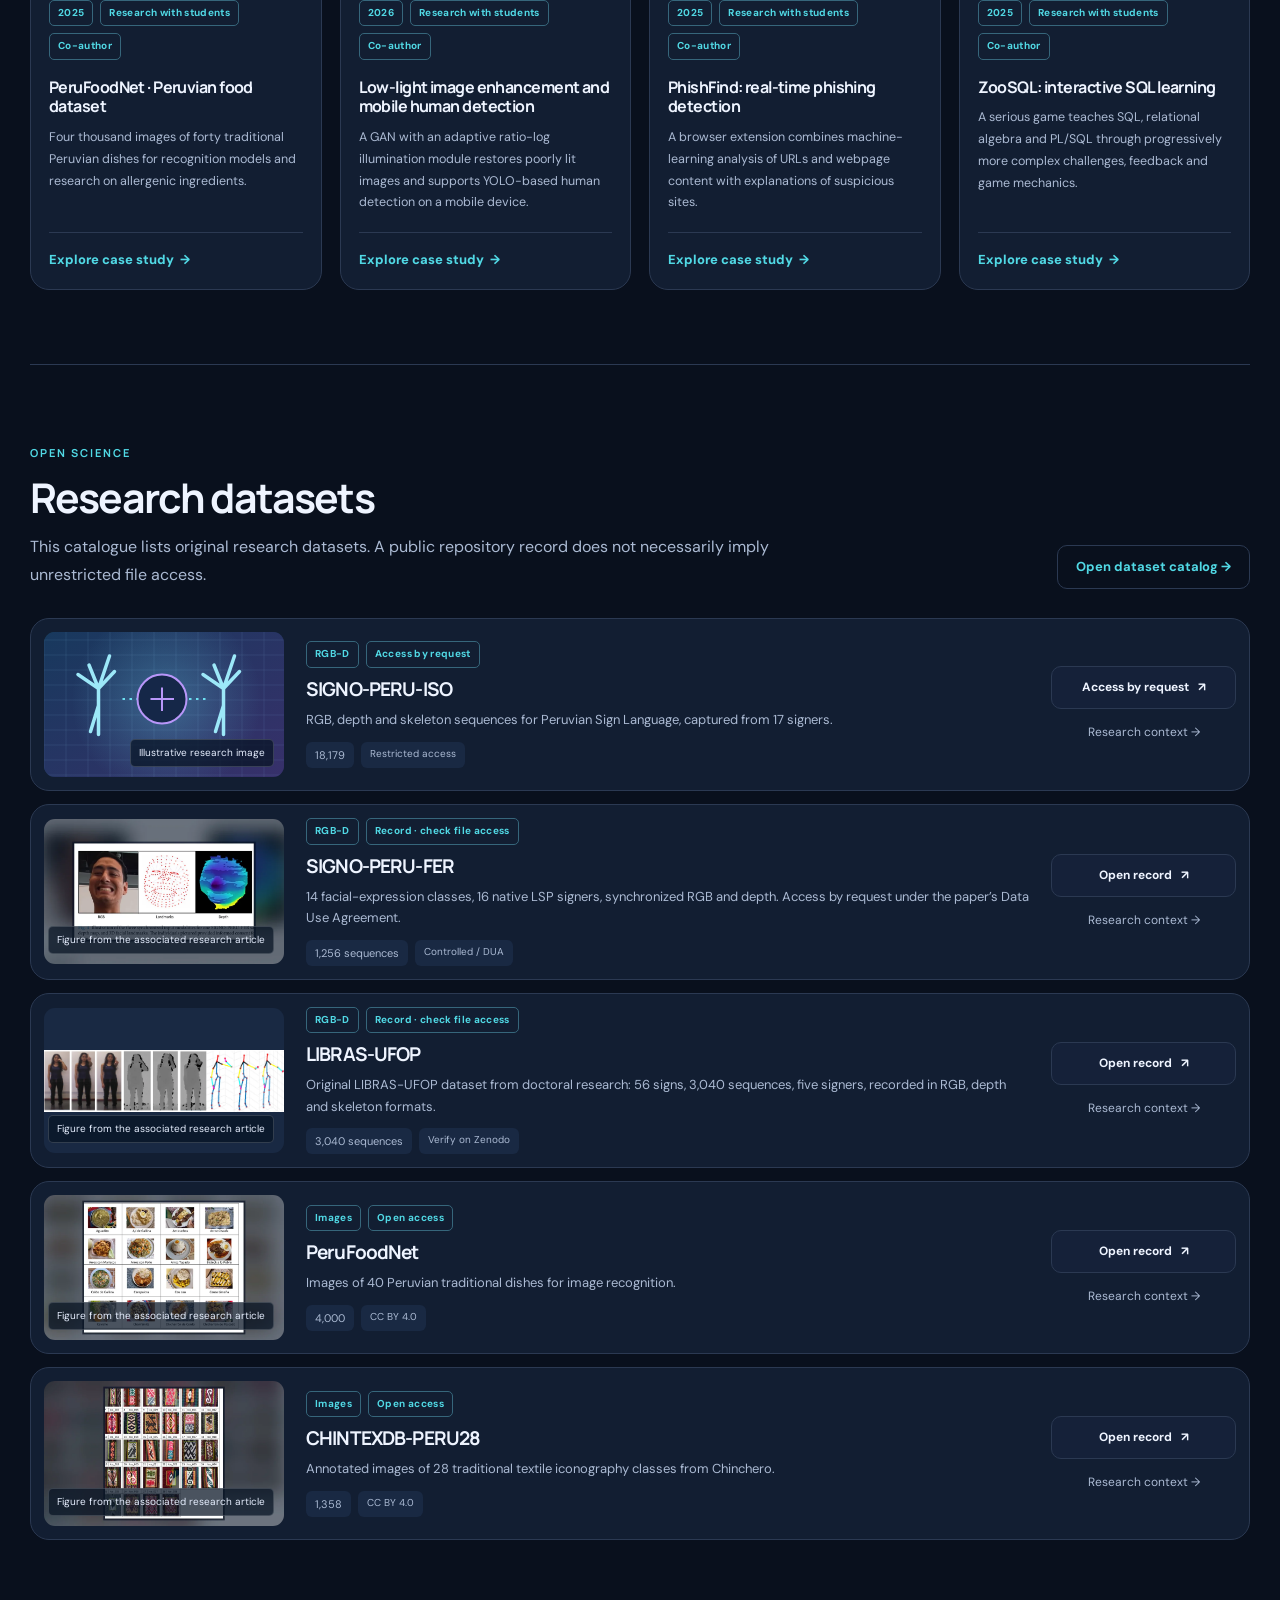
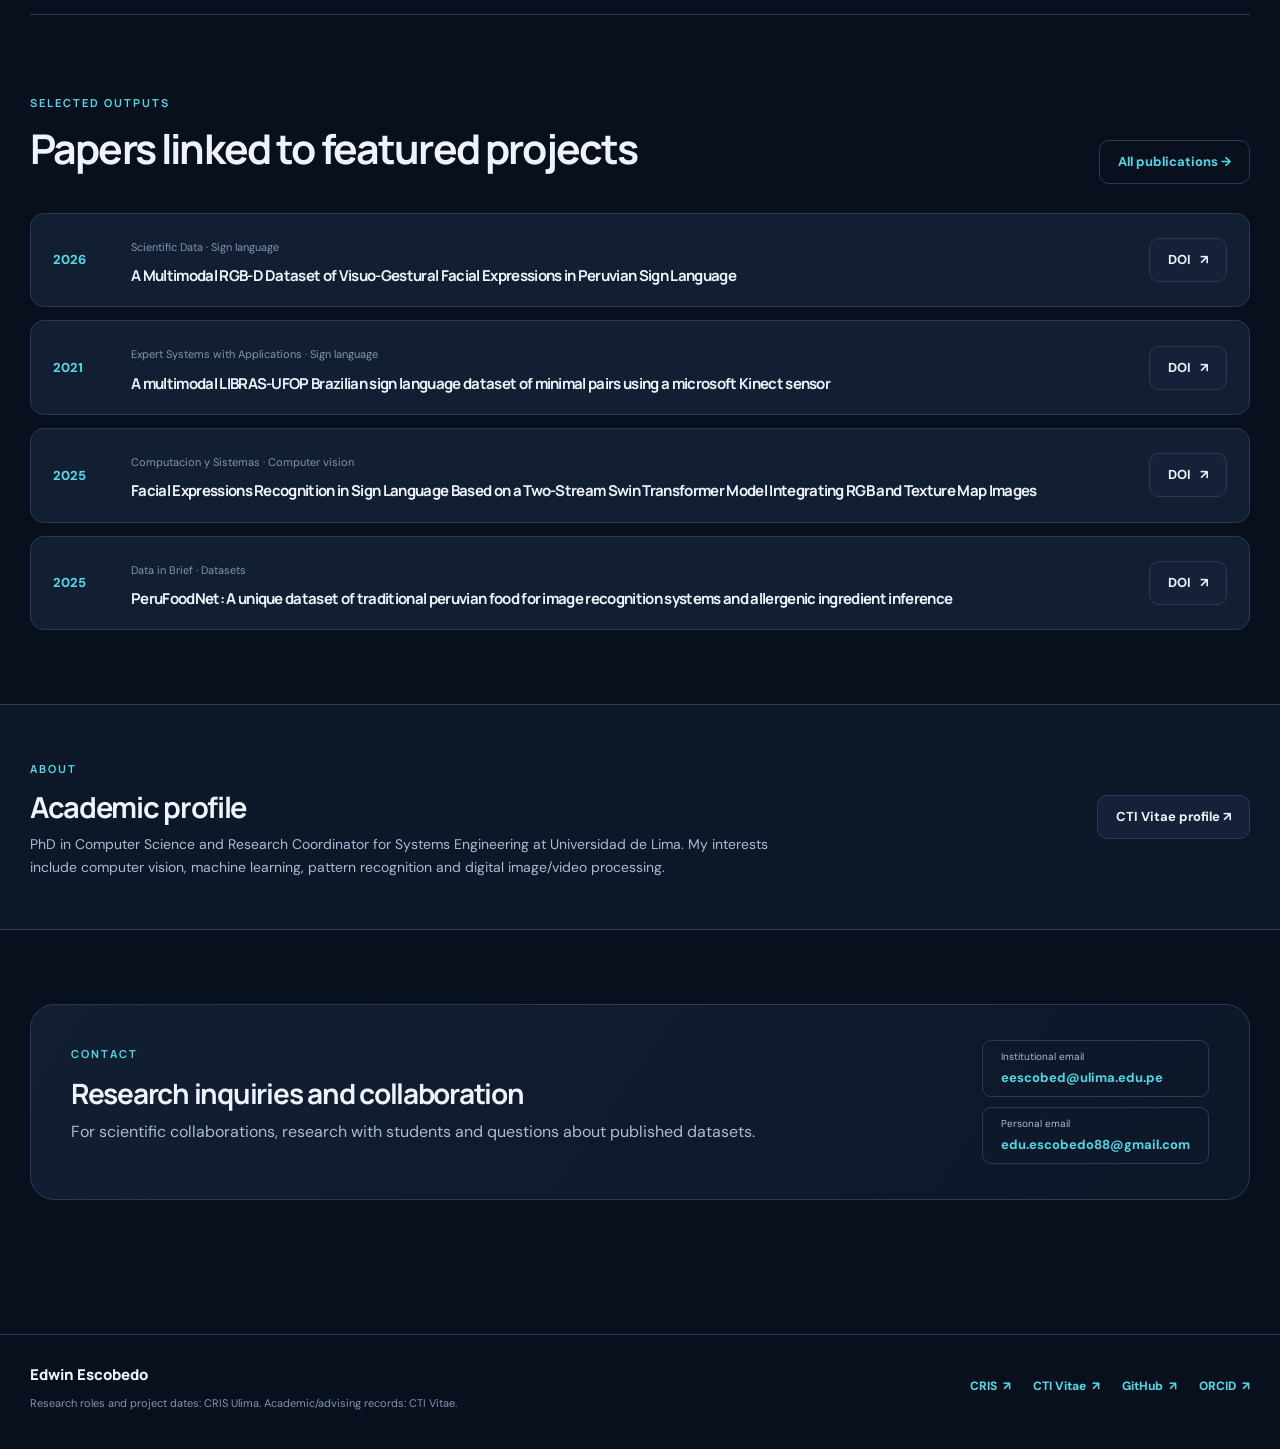
==== commit 52fc024b: "V9: Use original UFOP research figures and thermography app video frames; audit dataset catalogue an" ====
--- a/index.html
+++ b/index.html
@@ -11,9 +11,9 @@
 <link rel="canonical" href="https://edwinescobedo.github.io/">
 <title>Edwin Escobedo | Research in AI and Computer Vision</title>
 <link rel="icon" href="assets/icon.svg" type="image/svg+xml">
-<link rel="stylesheet" href="style.css?v=8.0">
-<script src="content.js?v=8.0" defer></script>
-<script src="app.js?v=8.0" defer></script>
+<link rel="stylesheet" href="style.css?v=9.0">
+<script src="content.js?v=9.0" defer></script>
+<script src="app.js?v=9.0" defer></script>
 </head>
 <body data-page="home">
 <div id="site-header"></div>
--- a/style.css
+++ b/style.css
@@ -47,3 +47,16 @@
 .libras-study .button{font-size:12px;padding:10px 13px;white-space:normal}
 @media(max-width:820px){.libras-study-visual{height:205px}.libras-study-body{padding:20px}.libras-study .actions{gap:6px}}
 @media(max-width:650px){.libras-studies{grid-template-columns:1fr}.libras-study-visual{height:215px}.libras-study-body{padding:20px 22px 24px}}
+
+/* V9: faithful source figures, application screenshots and research galleries */
+.detail-gallery{display:grid;grid-template-columns:repeat(2,minmax(0,1fr));gap:20px}
+.detail-gallery figure{margin:0;border:1px solid var(--border);background:var(--card);border-radius:var(--radius);padding:14px;overflow:hidden}
+.detail-gallery img{display:block;width:100%;height:315px;object-fit:contain;border-radius:10px;background:var(--surface2)}
+.detail-gallery figcaption{font-size:12px;line-height:1.65;color:var(--muted);margin-top:12px}
+/* Full research screenshots should not be cropped when displayed as project images. */
+.detail-hero .visual:has(img[src*="breast-thermography-"]) img,
+.research-card .visual:has(img[src*="breast-thermography-"]) img,
+.detail-hero .visual:has(img[src*="libras-ufop-"]) img,
+.libras-study-visual .visual:has(img[src*="libras-ufop-"]) img,
+.dataset-row .visual:has(img[src*="libras-ufop-"]) img{object-fit:contain;background:var(--surface2)}
+@media(max-width:690px){.detail-gallery{grid-template-columns:1fr}.detail-gallery img{height:260px}}
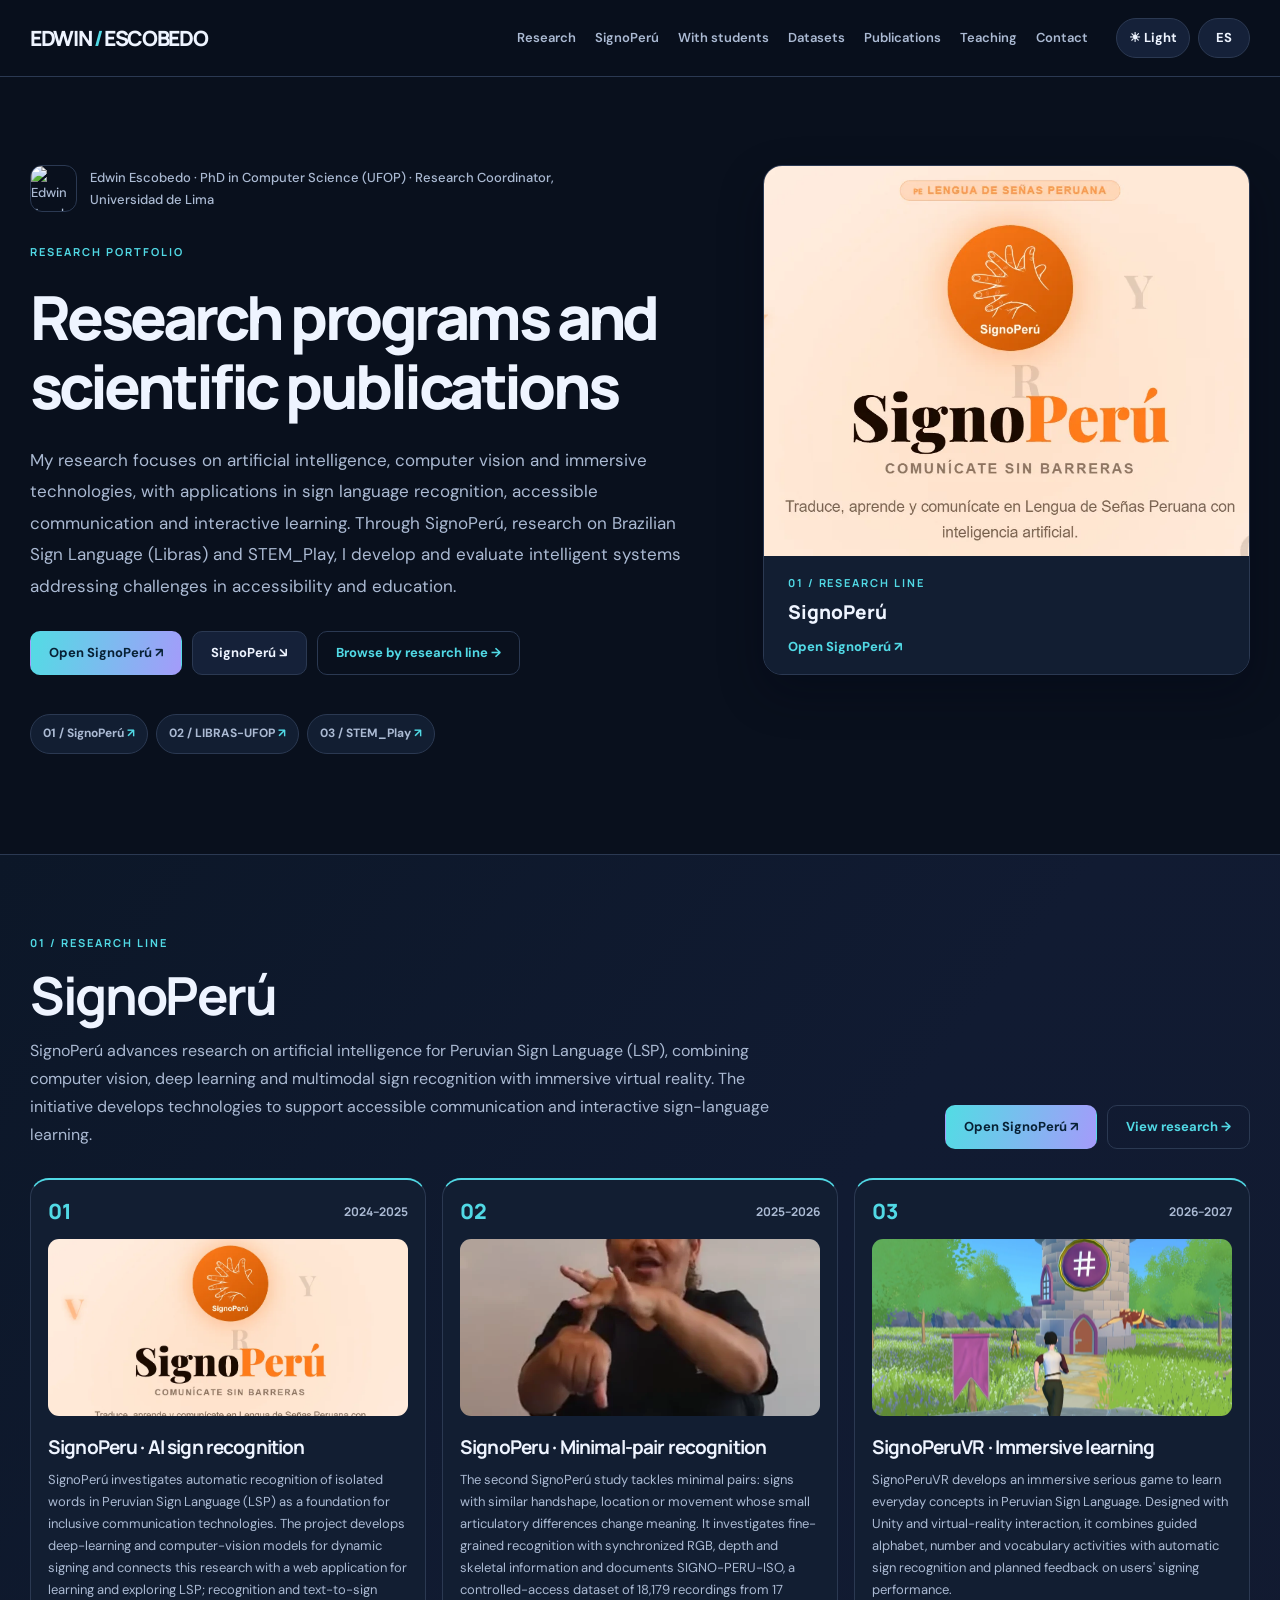
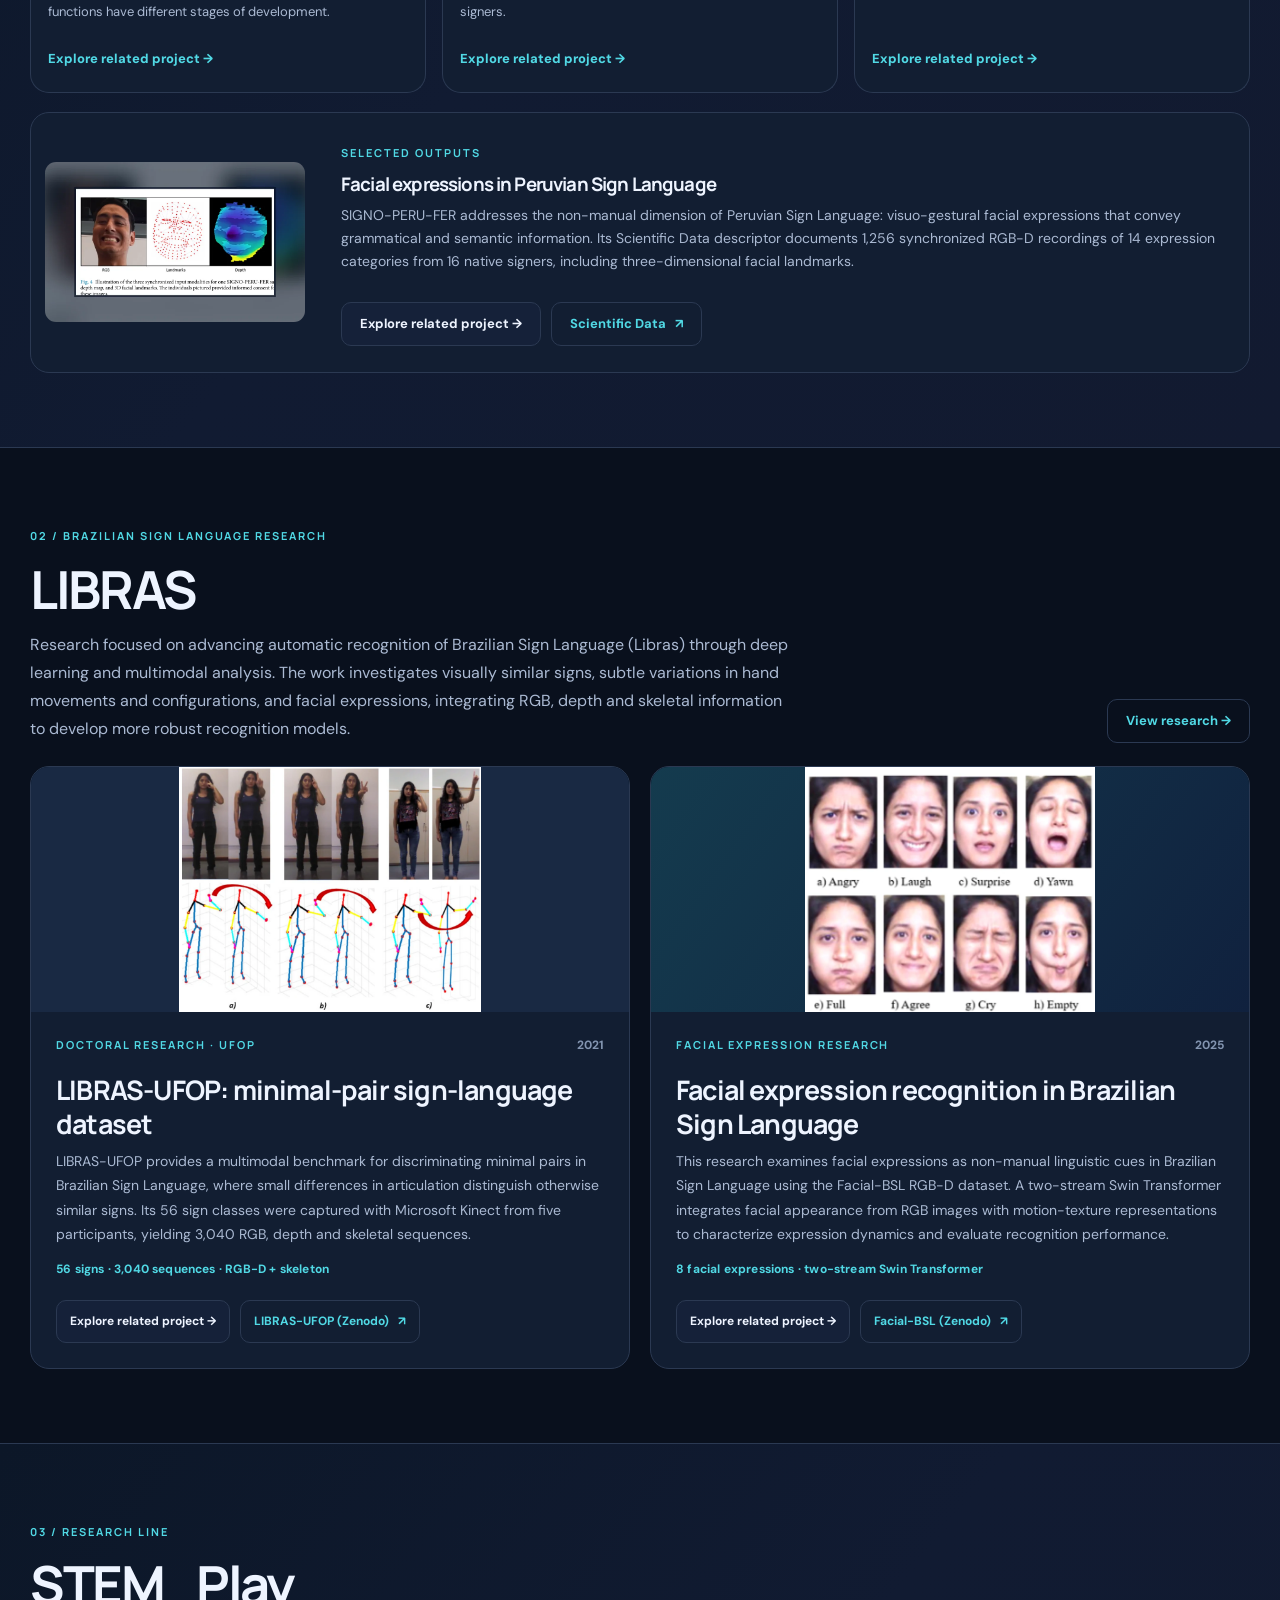
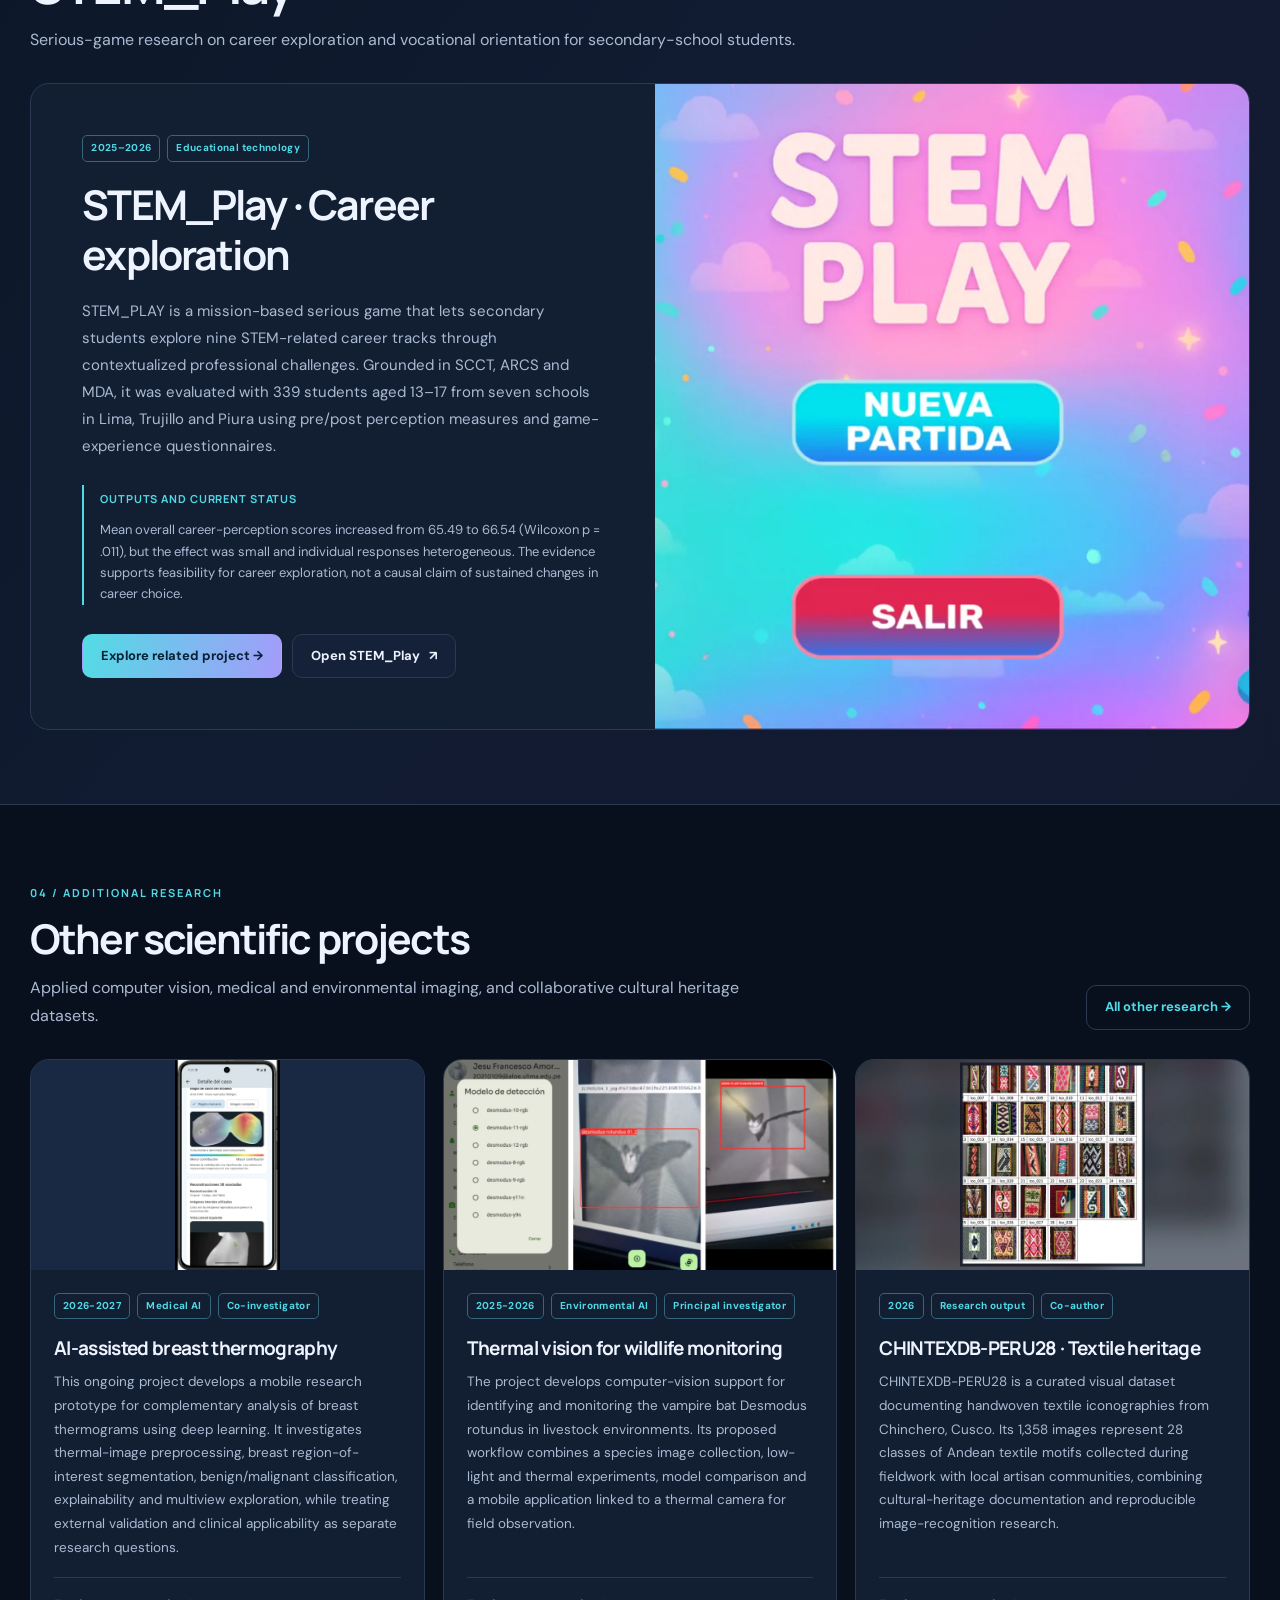
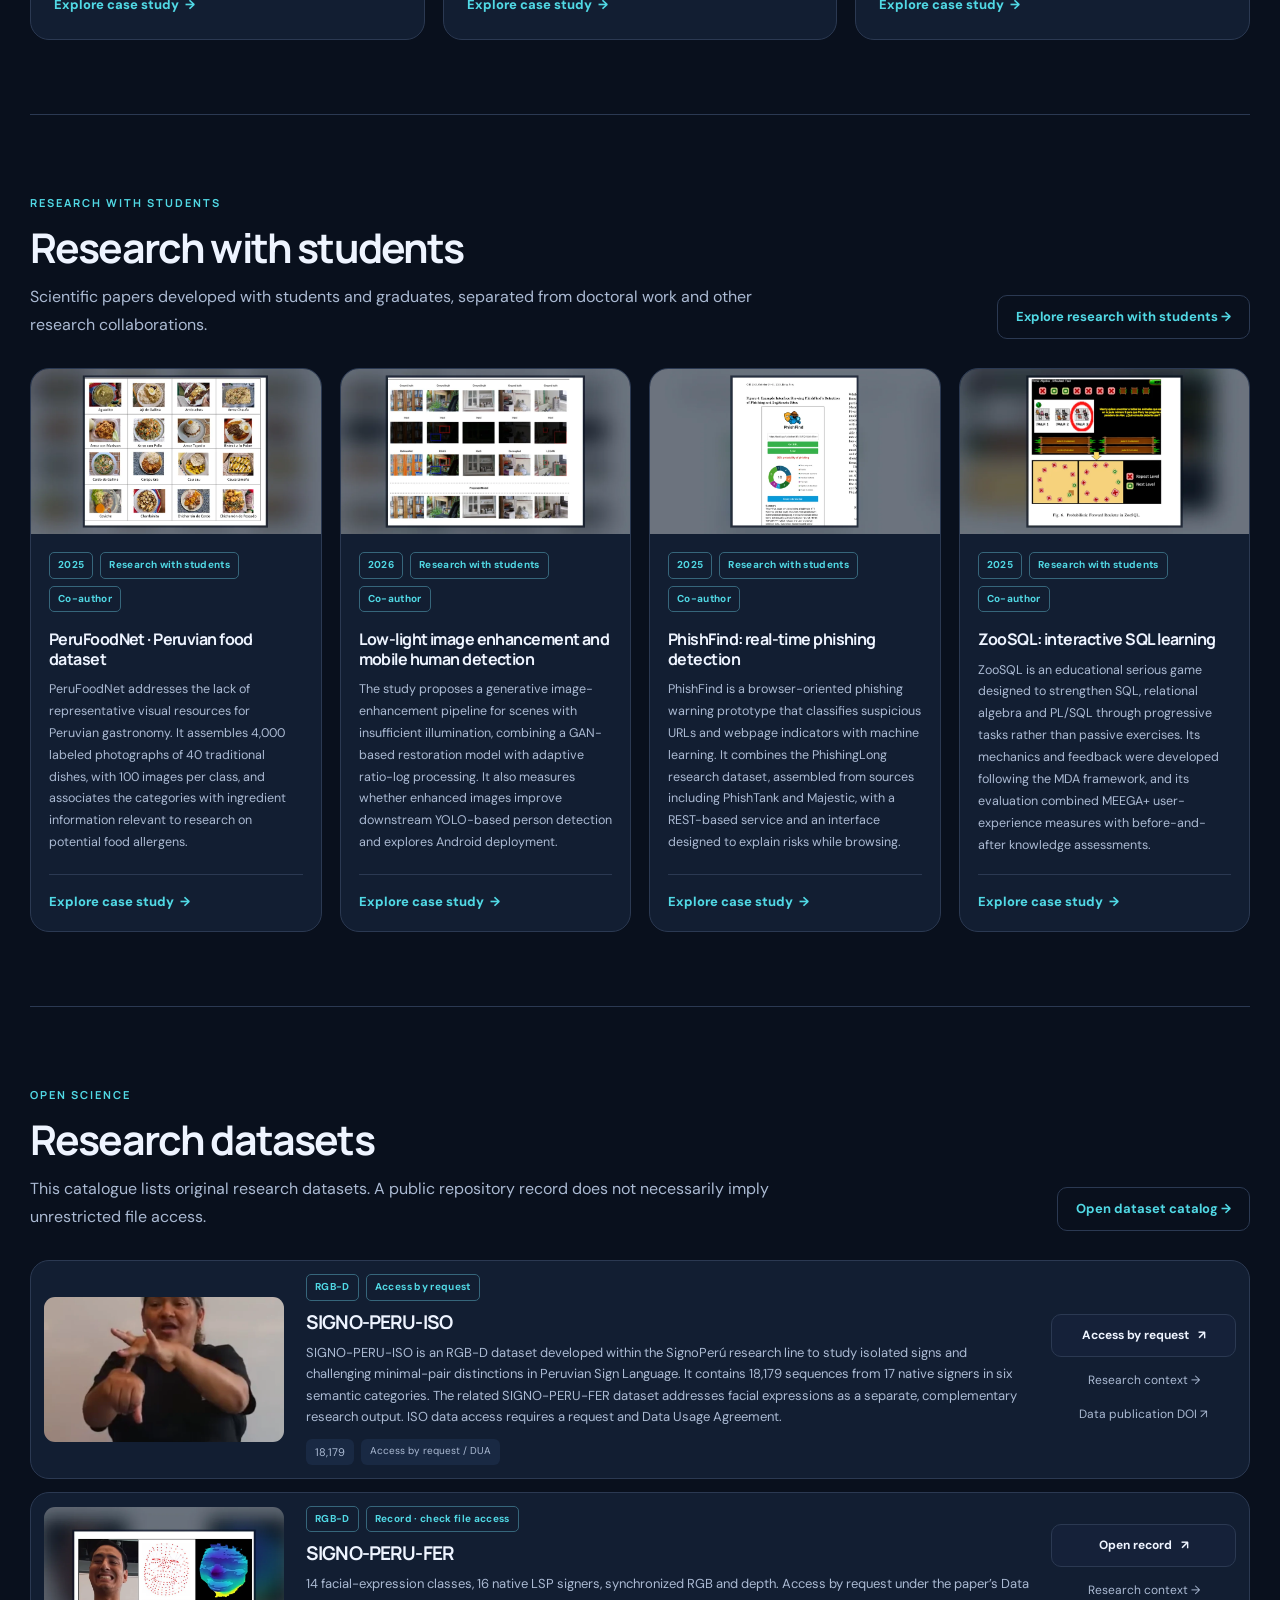
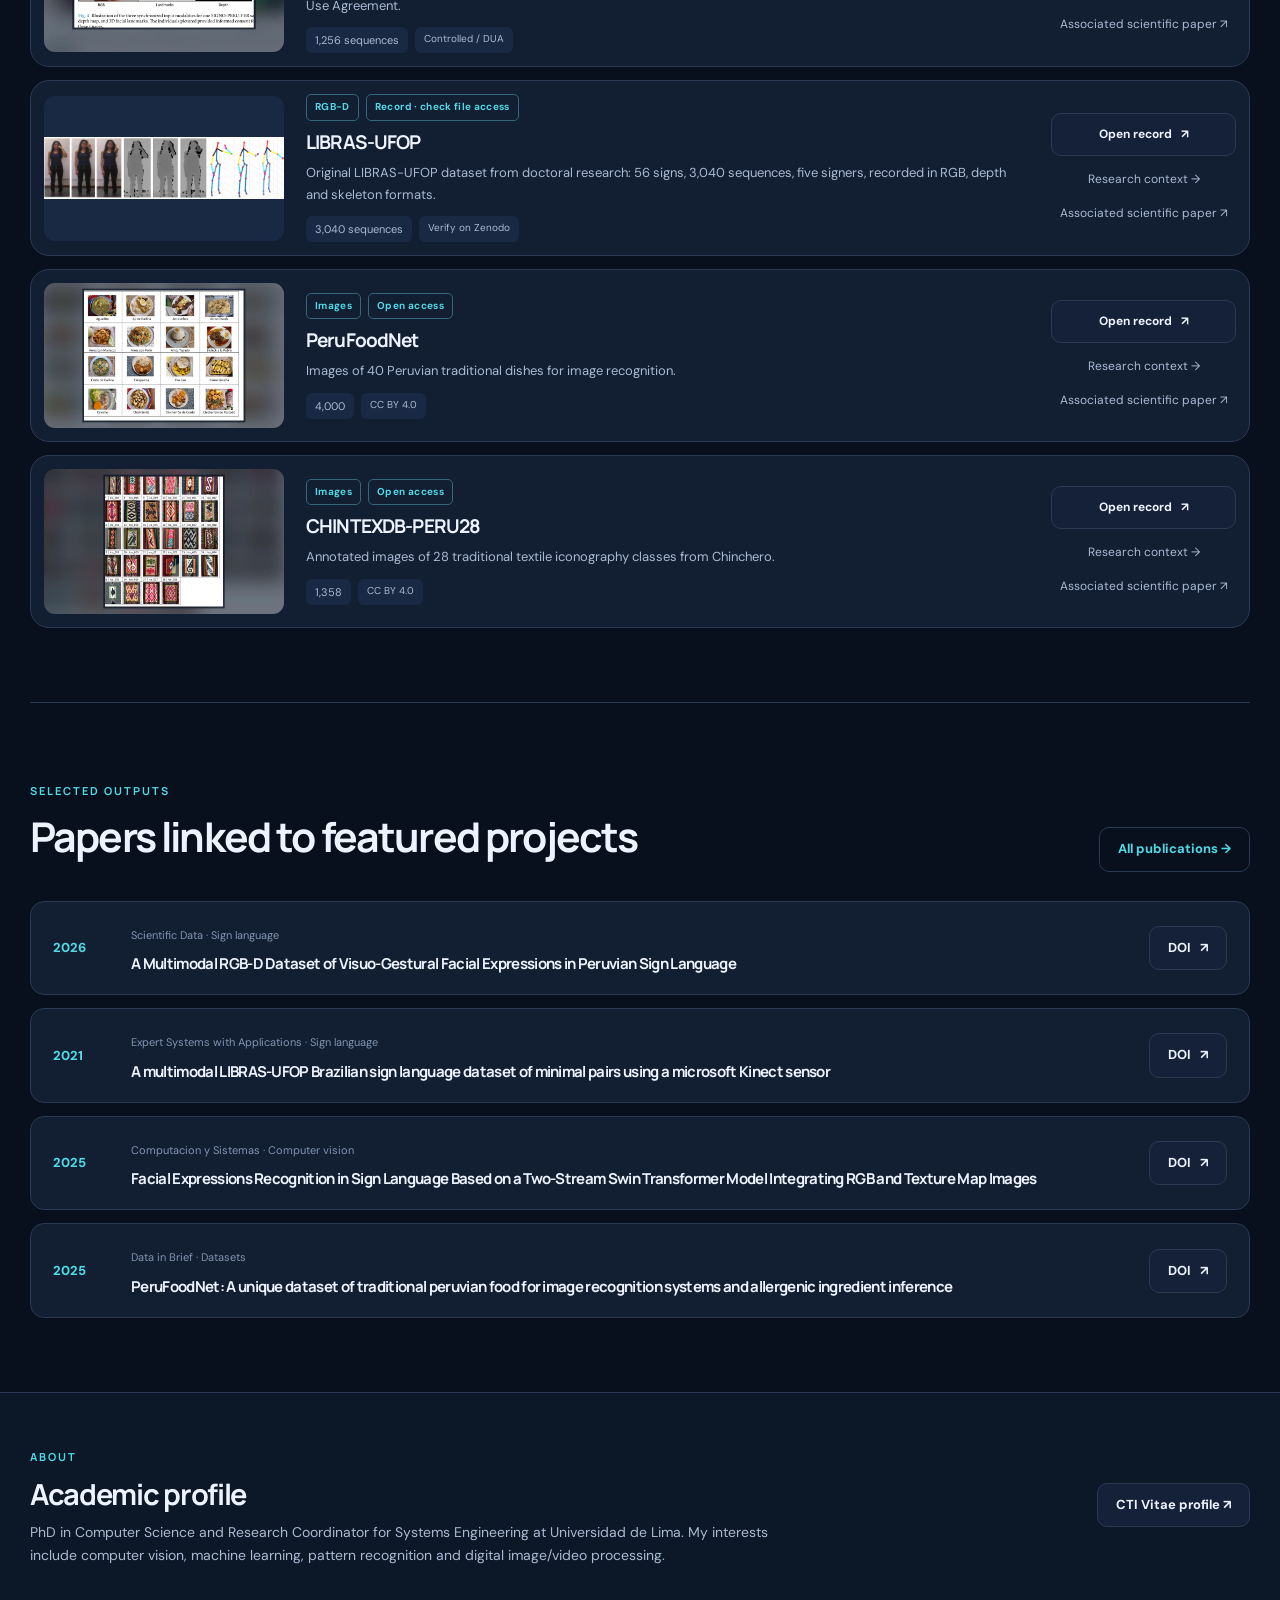
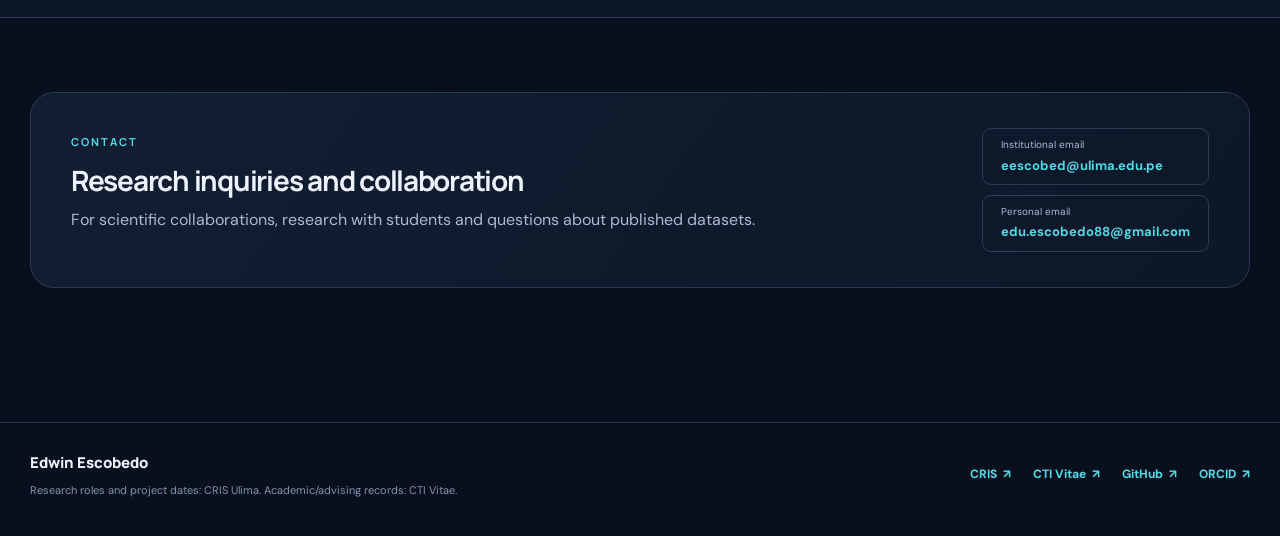
==== commit 5bc778fb: "Install Google Analytics 4 measurement G-ZZG1BCZMT7 on index.html" ====
--- a/index.html
+++ b/index.html
@@ -14,6 +14,14 @@
 <link rel="stylesheet" href="style.css?v=9.0">
 <script src="content.js?v=9.0" defer></script>
 <script src="app.js?v=9.0" defer></script>
+<!-- Google Analytics 4: academic portfolio -->
+<script async src="https://www.googletagmanager.com/gtag/js?id=G-ZZG1BCZMT7"></script>
+<script>
+  window.dataLayer = window.dataLayer || [];
+  function gtag(){dataLayer.push(arguments);}
+  gtag('js', new Date());
+  gtag('config', 'G-ZZG1BCZMT7');
+</script>
 </head>
 <body data-page="home">
 <div id="site-header"></div>
--- a/style.css
+++ b/style.css
@@ -60,3 +60,78 @@
 .libras-study-visual .visual:has(img[src*="libras-ufop-"]) img,
 .dataset-row .visual:has(img[src*="libras-ufop-"]) img{object-fit:contain;background:var(--surface2)}
 @media(max-width:690px){.detail-gallery{grid-template-columns:1fr}.detail-gallery img{height:260px}}
+
+/* V10: Keep publication credits available without covering scientific figures. */
+.visual figcaption{opacity:0;transform:translateY(5px);pointer-events:none;transition:opacity .18s ease,transform .18s ease}
+.visual:hover figcaption,.visual:focus-within figcaption{opacity:1;transform:translateY(0)}
+@media (hover:none){.visual figcaption{display:none}}
+
+/* Preserve complete figures from source research articles rather than cropping them into decorative thumbnails. */
+.visual.scientific-figure{background:#f2f5f9}
+.visual.scientific-figure img{object-fit:contain;background:#f2f5f9;padding:12px}
+.card-image:hover .visual.scientific-figure img{transform:none}
+.visual.scientific-figure figcaption{max-width:calc(100% - 20px);background:#091527df;color:#f5f9ff}
+
+/* V12.2 | Restore expressive, animated navy dark theme; SignoPeru-inspired warm light palette */
+:root[data-theme=light]{
+ color-scheme:light;
+ --bg:#fff7ef;--bg-soft:#ffead9;--card:#fffdfb;
+ --surface:#fff0e2;--surface2:#ffe7d4;
+ --border:#ecd9ca;--text:#2e2018;--muted:#67554b;--faint:#826c60;
+ --accent:#ae491b;--accent-dark:#fff;--purple:#8e5489;
+ --shadow:0 15px 37px #70452b13;
+}
+:root[data-theme=light] .site-header{background:#fff9f3f3;border-bottom-color:#ecd8c7;box-shadow:0 4px 20px #9b613612}
+:root[data-theme=light] .brand span{color:#ed702d}
+:root[data-theme=light] .button.primary{background:linear-gradient(105deg,#bb4d18,#984014);color:#fff;border-color:transparent;box-shadow:0 8px 22px #ab532f38}
+:root[data-theme=light] .button.primary:hover{background:linear-gradient(105deg,#ce5b20,#ab4517)}
+:root[data-theme=light] .button.secondary{background:#fff7ef;border-color:#e8d2c0;color:#50382b}
+:root[data-theme=light] .button.subtle{background:#fffaf500;border-color:#e5cab7;color:#9b431b}
+:root[data-theme=light] .special-section{background:linear-gradient(125deg,#ffead9 0%,#fff1e4 51%,#ffede2 100%)}
+:root[data-theme=light] .about-strip{background:#ffecdd}
+:root[data-theme=light] .research-card,
+:root[data-theme=light] .stage-card,
+:root[data-theme=light] .libras-study,
+:root[data-theme=light] .research-feature,
+:root[data-theme=light] .dataset-row,
+:root[data-theme=light] .publication-row,
+:root[data-theme=light] .hero-visual,
+:root[data-theme=light] .student-card{background:#fffdfb;border-color:#ead8c7;box-shadow:0 10px 27px #78492c12}
+:root[data-theme=light] .research-card:hover,
+:root[data-theme=light] .stage-card:hover,
+:root[data-theme=light] .libras-study:hover{border-color:#eaac88;box-shadow:0 15px 34px #ba805221}
+:root[data-theme=light] .signo-grid .stage-card{border-top-color:#ec8b4b}
+:root[data-theme=light] .card-meta span{background:#fff1e7;border-color:#e9c7ae;color:#963d17}
+:root[data-theme=light] .eyebrow{color:#aa471c}
+:root[data-theme=light] .line-jump>a{background:#fffaf4;border-color:#e9d5c0;color:#6e5244}
+:root[data-theme=light] .line-jump>a:hover{background:#ffe7d3;border-color:#df9f7b;color:#633b26}
+:root[data-theme=light] .line-jump span{color:#b55325}
+:root[data-theme=light] .contact-card{background:linear-gradient(115deg,#fffdfb,#ffead9);border-color:#ead6bf}
+:root[data-theme=light] .contact-mails a{background:#fffaf5;border-color:#e6d2bf}
+:root[data-theme=light] .filter-bar input,
+:root[data-theme=light] .filter-bar select{background:#fffdfb;border-color:#e6d3c4;color:#3c2d22}
+:root[data-theme=light] .dataset-tags span{background:#ffead9;color:#765341}
+:root[data-theme=light] .libras-study-visual,
+:root[data-theme=light] .libras-study-visual .visual{background:#fff2e8}
+:root[data-theme=light] .visual:not(.scientific-figure){background:#fff1e6}
+:root[data-theme=light] .detail-gallery img{background:#fff4e8}
+:root[data-theme=light] .research-output,
+:root[data-theme=light] .case-aside,
+:root[data-theme=light] .teaching-panel,
+:root[data-theme=light] .teaching-aside{background:#fffdfb;border-color:#eadbcd}
+:root[data-theme=light] .site-footer{background:#fff7ef}
+:root[data-theme=dark] .special-section{background:linear-gradient(128deg,#0c1728 0%,#111b32 50%,#121a30 100%)}
+:root[data-theme=dark] .research-card:hover,
+:root[data-theme=dark] .stage-card:hover,
+:root[data-theme=dark] .libras-study:hover{box-shadow:0 15px 40px #04091aa3,0 0 0 1px #51d9e536}
+:root[data-theme=dark] .button.primary{background:linear-gradient(105deg,#52dce4,#a49bfa);color:#082135}
+.heading-actions{display:flex;align-items:center;justify-content:flex-end;gap:10px;flex-wrap:wrap}
+.heading-actions .button{white-space:nowrap}
+.visual img[src$="signoperu-iso-overview.svg"]{object-fit:contain;padding:6px;background:transparent}
+.visual img[src$="signoperu-fer-modalities.webp"]{object-fit:contain;background:#f4f4f2}
+@media(prefers-reduced-motion:no-preference){
+ .hero-v7 .hero-content{animation:portfolioEnter .72s cubic-bezier(.18,.8,.26,1) both}
+ .hero-v7-visual{animation:portfolioEnter .87s cubic-bezier(.18,.8,.26,1) both}
+ @keyframes portfolioEnter{from{opacity:0;transform:translateY(17px)}to{opacity:1;transform:translateY(0)}}
+}
+@media(max-width:650px){.heading-actions{justify-content:flex-start;margin-top:18px}.heading-actions .button{white-space:normal}}
